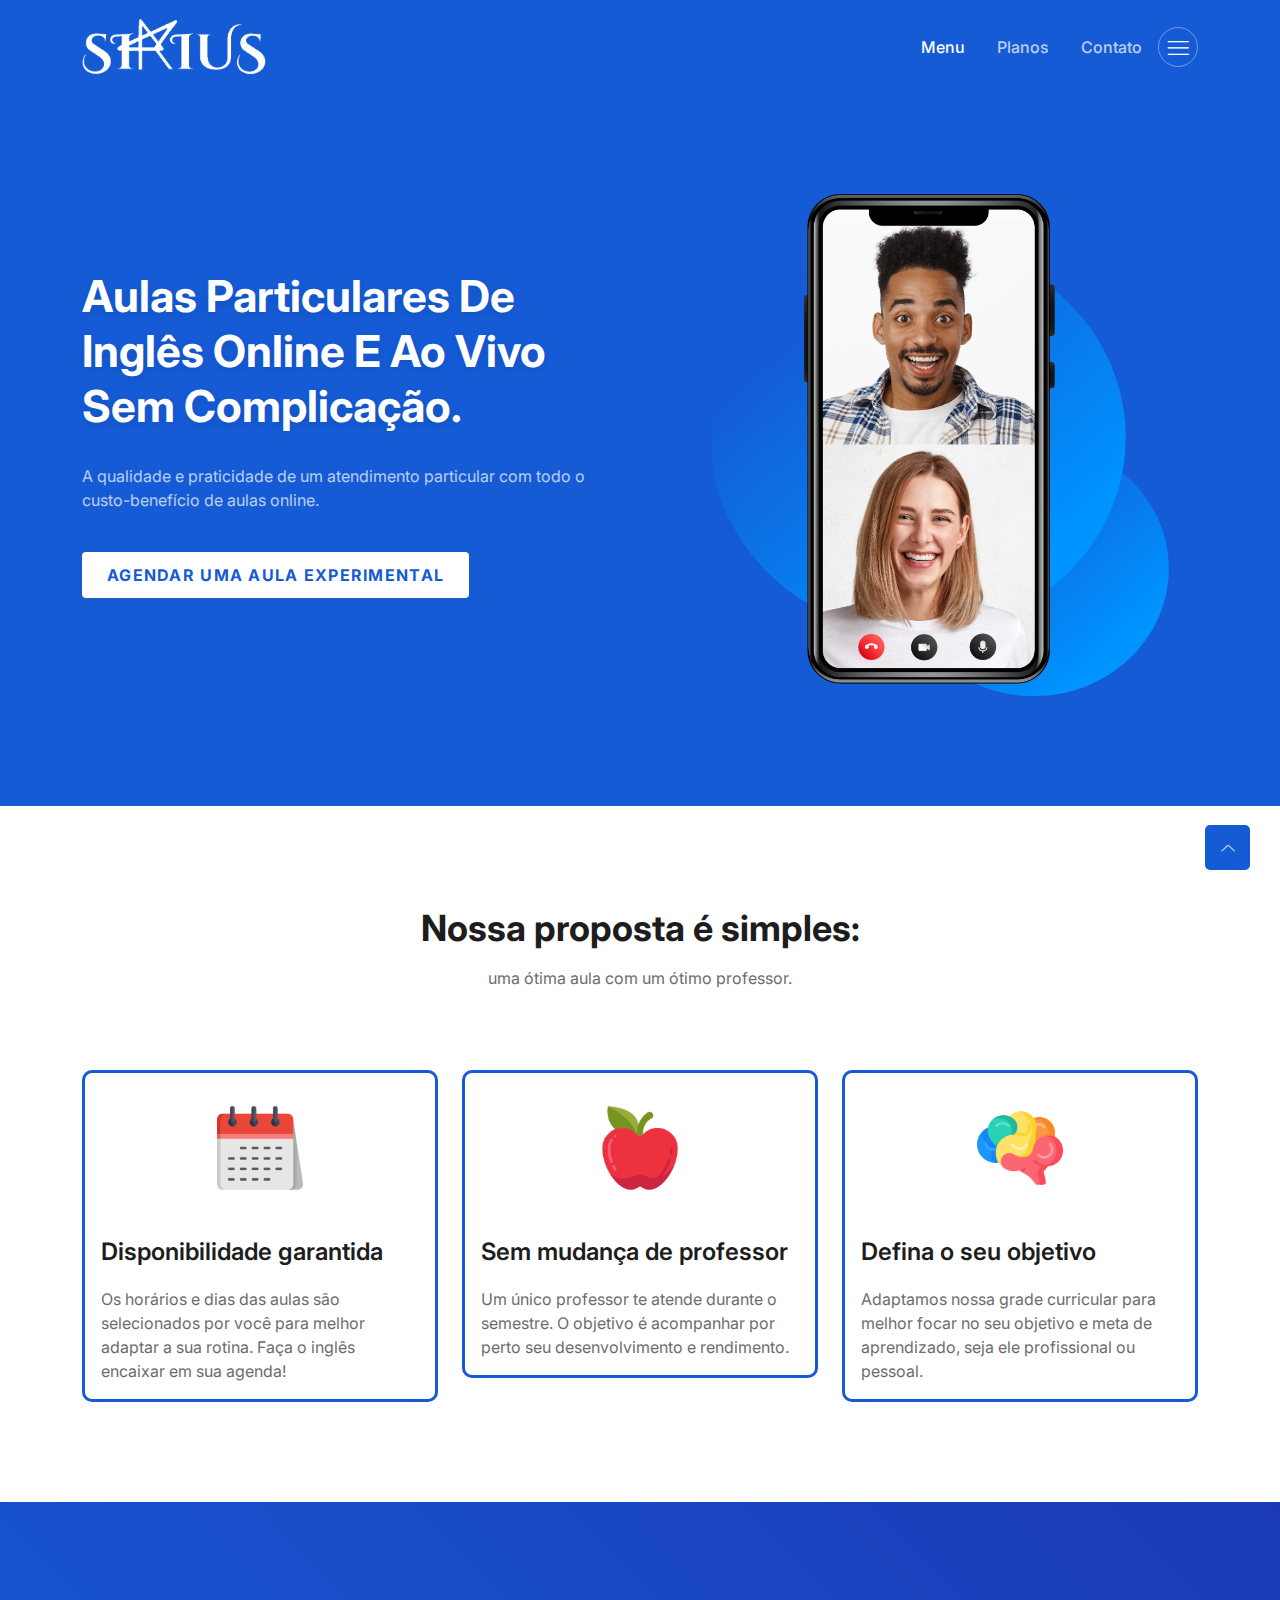
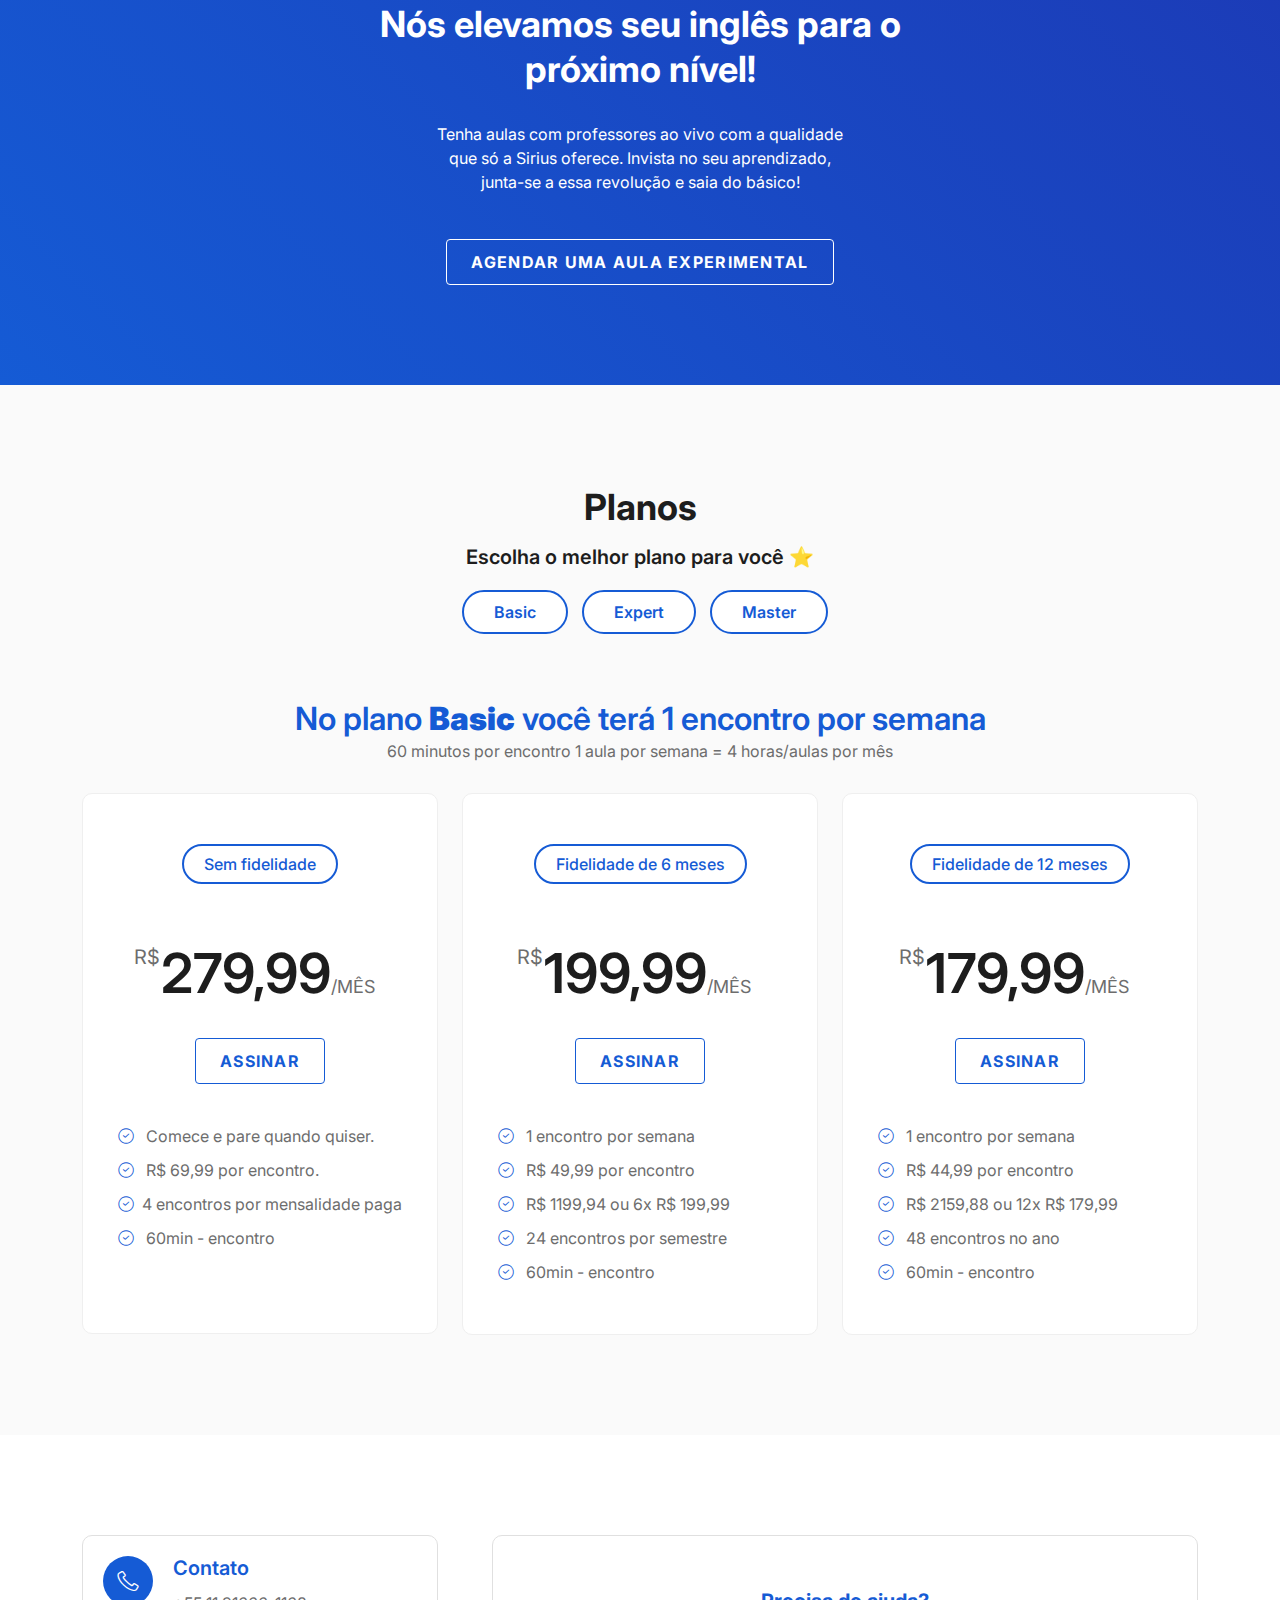
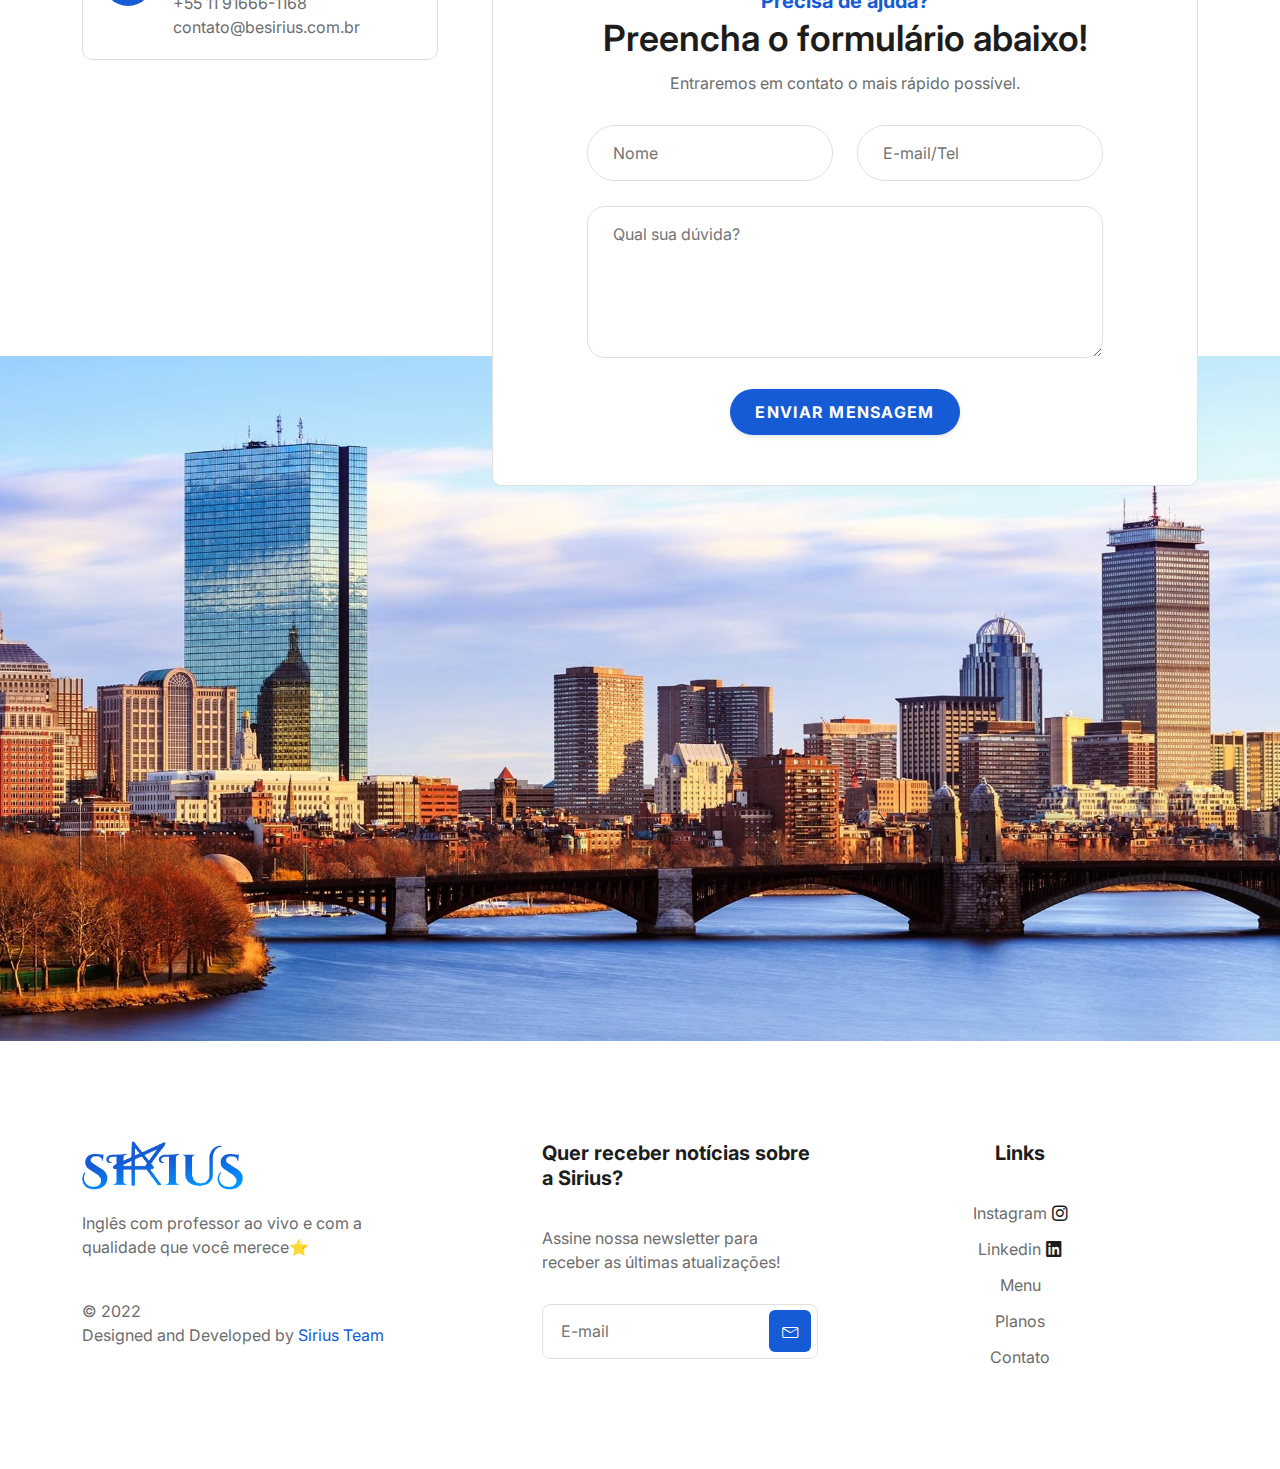
==== index.html @ 88f2af70 "responsividade" ====
<!DOCTYPE html>
<html lang="pt-br">

<head>
  <!--====== Required meta tags ======-->
  <meta charset="utf-8" />
  <meta http-equiv="x-ua-compatible" content="ie=edge" />
  <meta name="description" content="" />
  <meta name="viewport" content="width=device-width, initial-scale=1, shrink-to-fit=no" />

  <!--====== Title ======-->
  <title>Sirius English School</title>

  <!--====== favicon ======-->
  <link rel="icon" type="image/x-icon" href="assets/images/icons/favicon.png">
  <!--====== Bootstrap css ======-->
  <link rel="stylesheet" href="assets/css/bootstrap.min.css" />

  <!--====== Line Icons css ======-->
  <link rel="stylesheet" href="assets/css/lineicons.css" />

  <!--====== Tiny Slider css ======-->
  <link rel="stylesheet" href="assets/css/tiny-slider.css" />

  <!--====== gLightBox css ======-->
  <link rel="stylesheet" href="assets/css/glightbox.min.css" />

  <link rel="stylesheet" href="/assets/css/style.css" />
</head>

<body>

  <!--====== NAVBAR NINE PART START ======-->

  <section class="navbar-area navbar-nine ">
    <div class="container">
      <div class="row">
        <div class="col-lg-12">
          <nav style="flex-wrap: nowrap;" class="navbar navbar-expand-lg">
            <a class="navbar-brand" href="index.html">
              <img src="assets/images/logo-white.png" style="width: 25%; height: 25%" alt="Logo" />
            </a>
            <button class="navbar-toggler" type="button" data-bs-toggle="collapse" data-bs-target="#navbarNine"
              aria-controls="navbarNine" aria-expanded="false" aria-label="Toggle navigation">
              <span class="toggler-icon"></span>
              <span class="toggler-icon"></span>
              <span class="toggler-icon"></span>
            </button>

            <div class="collapse navbar-collapse sub-menu-bar" id="navbarNine">
              <ul class="navbar-nav me-auto">
                <li class="nav-item">
                  <a class="page-scroll active" href="#hero-area">Menu</a>
                </li>
                <!-- <li class="nav-item">
                  <a class="page-scroll" href="
                  #proposal">Proposta</a>
                </li> -->
                <li class="nav-item">
                  <a class="page-scroll" href="#pricing">Planos</a>
                </li>
               
                <!-- <li class="nav-item">
                  <a class="page-scroll" href="#services">Services</a>
                </li> -->
                <li class="nav-item">
                  <a class="page-scroll" href="#contact">Contato</a>
                </li>
                
              </ul>
            </div>

            <div class="navbar-btn d-none d-lg-inline-block">
              <a class="menu-bar" href="#side-menu-left"><i class="lni lni-menu"></i></a>
            </div>
          </nav>
        
        </div>
      </div>
     
    </div>
  
  </section>

  <!--====== NAVBAR NINE PART ENDS ======-->

  <!--====== SIDEBAR PART START ======-->

  <div class="sidebar-left">
    <div class="sidebar-close">
      <a class="close" href="#close"><i class="lni lni-close"></i></a>
    </div>
    <div class="sidebar-content">
      <div class="sidebar-logo">
        <a href="index.html"><img src="assets/images/logo.png" style="width: 45%;" alt="Logo" /></a>
      </div>
      <p class="text">Inglês com professor ao vivo e com a qualidade que você merece ⭐</p>
      <!-- logo -->
      <div class="sidebar-menu">
        <h5 class="menu-title"> Links</h5>
        <ul>
          <li class="nav-item">
            <a class="page-scroll active" href="#hero-area">Menu</a>
          </li>
          <li class="nav-item">
            <a class="page-scroll" href="#pricing">Planos</a>
          </li>
          <li class="nav-item">
            <a class="page-scroll" href="#contact">Contato</a>
          </li>
        </ul>
      </div>
      <!-- menu -->
      <div class="sidebar-social align-items-center justify-content-center">
        <h5 class="social-title">Nossas Redes Sociais</h5>
        <ul>
          <!-- <li>
            <a href="j><i class="lni lni-facebook-filled"></i></a>
          </li> -->
          <li>
            <a href="https://www.instagram.com/smartsirius/"><i class="lni lni-instagram"></i></a>
          </li>
          <li>
            <a href="https://www.linkedin.com/company/smartsirius/"><i class="lni lni-linkedin-original"></i></a>
          </li>
          <!-- <li>
            <a href="j><i class="lni lni-youtube"></i></a>
          </li> -->
        </ul>
      </div>
      <!-- sidebar social -->
    </div>
    <!-- content -->
  </div>
  <div class="overlay-left"></div>

  <!--====== SIDEBAR PART ENDS ======-->

  <!-- Start header Area -->
  <section id="hero-area" class="header-area header-eight">
    <div class="container">
      <div class="row align-items-center">
        <div class="col-lg-6 col-md-12 col-12">
          <div class="header-content">
            <h1>
              Aulas particulares de inglês online e ao vivo sem complicação.</h1>
            <p>
              A qualidade e praticidade de um atendimento particular com todo o custo-benefício de aulas online.
            </p>
            <div class="button">
              <a href="https://wa.me/5511916661168" class="btn primary-btn">Agendar uma aula experimental</a>
              <a href="https://www.youtube.com/watch?v=r44RKWyfcFw&fbclid=IwAR21beSJORalzmzokxDRcGfkZA1AtRTE__l5N4r09HcGS5Y6vOluyouM9EM"
                class="glightbox video-button">
                <!-- <span class="btn icon-btn rounded-full">
                  <i class="lni lni-play"></i>
                </span> -->
                <!-- <span class="text">Watch Intro</span> -->
              </a>
            </div>
          </div>
        </div>
        <div class="col-lg-6 col-md-12 col-12">
          <div class="header-image">
            <img src="assets/images/header/hero-image.png" alt="#" />
          </div>
        </div>
      </div>
    </div>
  </section>
  <!-- End header Area -->

  <!-- Start Latest News Area -->
  <div id="blog" class="latest-news-area section">
    <!--======  Start Section Title Five ======-->
    <div class="section-title-five">
      <div class="container">
        <div class="row">
          <div class="col-12">
            <div class="content">
              <!-- <h6>latest news</h6> -->
              <h2 id="proposal" class="fw-bold">Nossa proposta é simples:</h2>
              <p>
                uma ótima aula com um ótimo professor.
              </p>
            </div>
          </div>
        </div>
        <!-- row -->
      </div>
      <!-- container -->
    </div>
    <!--======  End Section Title Five ======-->
    <div class="container">
      <div class="row">
        <div class="col-lg-4 col-md-6 col-12">
          <!-- Single News -->
          <div class="single-news">
            <div class="image">
              <a href=""><img class="thumb" src="assets/images/icons/calendar.png" alt="Blog" /></a>
              <div class="meta-details">

              </div>
            </div>
            <div class="content-body">
              <h4 class="title">
                <a href="">Disponibilidade garantida </a>
              </h4>
              <p>
                Os horários e dias das aulas são selecionados por você para melhor adaptar a sua rotina. Faça o inglês
                encaixar em sua agenda!
              </p>
            </div>
          </div>
          <!-- End Single News -->
        </div>
        <div class="col-lg-4 col-md-6 col-12">
          <!-- Single News -->
          <div class="single-news">
            <div class="image">
              <a href=""><img class="thumb" src="assets/images/icons/apple.png" alt="Blog" /></a>
              <div class="meta-details">

              </div>
            </div>
            <div class="content-body">
              <h4 class="title">
                <a href="">
                  Sem mudança de professor
                </a>
              </h4>
              <p>
                Um único professor te atende durante o semestre. O objetivo é acompanhar por perto seu desenvolvimento e
                rendimento.
              </p>
            </div>
          </div>
          <!-- End Single News -->
        </div>
        <div class="col-lg-4 col-md-6 col-12">
          <!-- Single News -->
          <div class="single-news">
            <div class="image">
              <a href=""><img class="thumb" src="assets/images/icons/brain.png" alt="Blog" /></a>
              <div class="meta-details">

              </div>
            </div>
            <div class="content-body">
              <h4 class="title">
                <a href="">
                  Defina o seu
                  objetivo
                </a>
              </h4>
              <p>
                Adaptamos nossa grade curricular para melhor focar no seu objetivo e meta de aprendizado, seja ele
                profissional ou pessoal.
              </p>
            </div>
          </div>
          <!-- End Single News -->
        </div>
      </div>
    </div>
  </div>
  <!-- End Latest News Area -->

  <!-- Start Cta Area -->
  <section id="call-action" class="call-action">
    <div class="container">
      <div class="row justify-content-center">
        <div class="col-xxl-6 col-xl-7 col-lg-8 col-md-9">
          <div class="inner-content">
            <h2> Nós elevamos seu inglês para o próximo nível!</h2>
            <p>
              Tenha aulas com professores ao vivo com a qualidade<Br> que só a Sirius oferece. Invista no seu
              aprendizado,<br>junta-se a essa revolução e saia do básico!
            </p>
            <div class="light-rounded-buttons">
              <a href="https://wa.me/5511916661168" class="btn primary-btn-outline">Agendar uma aula experimental</a>
            </div>
          </div>
        </div>
      </div>
    </div>
  </section>
  <!-- End Cta Area -->
  <!-- Start Pricing  Area -->
 
  <section id="pricing" class="pricing-area pricing-fourteen">
    <!--======  Start Section Title Five ======-->
    <div class="section-title-five">
      <div class="container">
        <div class="row">
          <div class="col-12">
            <div class="content">
             
              <h2 class="fw-bold">Planos</h2>
              <h5>
                Escolha o melhor plano para você ⭐
              </h5>
              <div class="buttons-price">
                
                <button  id="plan1" class="plan1 ">Basic</button>
                <button id="plan2" class="plan2">Expert</button>
                <button id="plan3" class="plan3">Master</button>
              </div>

            </div>
          </div>
        </div>
        <!-- row -->
      </div>
      <!-- container -->
    </div>
    <!--======  End Section Title Five ======-->
    <div id="con1" class="container con1 ">
      <h1> No plano <b>Basic</b> você terá 1 encontro por semana</h1>
      <p>60 minutos por encontro 1 aula por semana = 4 horas/aulas por mês</p>
      <div class="row">
        <div class="col-lg-4 col-md-6 col-12">
          <div class="pricing-style-fourteen padding-bottom">
            <div class="table-head">
              <h6 class="title">Sem fidelidade</h6>
              <h4></h4>
              <div class="price">
                <h2 class="amount">
                  <span class="currency">R$</span>279,99<span class="duration">/MÊS </span>
                </h2>
              </div>
            </div>

            <div class="light-rounded-buttons">
              <a href="https://api.whatsapp.com/send/?phone=5511916661168&text=Estou interessado no plano Basic sem fidelidade. Poderia me passar mais informações?"
                class="btn primary-btn-outline">
                Assinar
              </a>
            </div>

            <div class="table-content">
              <ul class="table-list">
                <li> <i class="lni lni-checkmark-circle"></i> Comece e pare quando quiser.</li>
                <li> <i class="lni lni-checkmark-circle"></i> R$ 69,99 por encontro.</li>
                <li> <i class="lni lni-checkmark-circle"></i>4 encontros por mensalidade paga</li>
                <li> <i class="lni lni-checkmark-circle"></i> 60min - encontro</li>
              </ul>
            </div>
          </div>
        </div>
        <div class="col-lg-4 col-md-6 col-12">
          <div class="pricing-style-fourteen">
            <div class="table-head">
              <h6 class="title">Fidelidade de 6 meses</h6>
              <h4></h4>
              <div class="price">
                <h2 class="amount">
                  <span class="currency">R$</span>199,99<span class="duration">/MÊS </span>
                </h2>
              </div>
            </div>

            <div class="light-rounded-buttons">
              <a href="https://api.whatsapp.com/send/?phone=5511916661168&text=Estou interessado no plano Basic fidelidade de 6 meses. Poderia me passar mais informações?"
                class="btn primary-btn-outline">
                Assinar
              </a>
            </div>

            <div class="table-content">
              <ul class="table-list">
                <li> <i class="lni lni-checkmark-circle"></i> 1 encontro por semana</li>
                <li> <i class="lni lni-checkmark-circle"></i> R$ 49,99 por encontro</li>
                <li> <i class="lni lni-checkmark-circle"></i> R$ 1199,94 ou 6x R$ 199,99</li>
                <li> <i class="lni lni-checkmark-circle"></i> 24 encontros por semestre</li>
                <li> <i class="lni lni-checkmark-circle"></i> 60min - encontro</li>
              </ul>
            </div>
          </div>
        </div>
        <div class="col-lg-4 col-md-6 col-12">
          <div class="pricing-style-fourteen">
            <div class="table-head">
              <h6 class="title">Fidelidade de 12 meses</h6>
              <h4></h4>
              <div class="price">
                <h2 class="amount">
                  <span class="currency">R$</span>179,99<span class="duration">/MÊS </span>
                </h2>
              </div>
            </div>

            <div class="light-rounded-buttons">
              <a href="https://api.whatsapp.com/send/?phone=5511916661168&text=Estou interessado no plano Basic fidelidade de 12 meses. Poderia me passar mais informações?"
                class="btn primary-btn-outline"" class=" btn primary-btn-outline">
                Assinar
              </a>
            </div>

            <div class="table-content">
              <ul class="table-list">
                <li> <i class="lni lni-checkmark-circle"></i> 1 encontro por semana</li>
                <li> <i class="lni lni-checkmark-circle"></i> R$ 44,99 por encontro</li>
                <li> <i class="lni lni-checkmark-circle"></i> R$ 2159,88 ou 12x R$ 179,99</li>
                <li> <i class="lni lni-checkmark-circle"></i> 48 encontros no ano</li>
                <li> <i class="lni lni-checkmark-circle"></i> 60min - encontro</li>
              </ul>
            </div>
          </div>
        </div>
      </div>
    </div>
    <div id="con2" class="container con2 ">
      <h1> No plano <b>Expert</b> você terá 2 encontros por semana</h1>
      <p>60 minutos por encontro 2 aulas por semana = 8 horas/aulas por mês</p>
      <div class="row">
        <div class="col-lg-4 col-md-6 col-12">
          <div class="pricing-style-fourteen padding-bottom">
            <div class="table-head">
              <h6 class="title">Sem fidelidade</h6>
              <h4></h4>
              <div class="price">
                <h2 class="amount">
                  <span class="currency">R$</span>559,99<span class="duration">/MÊS </span>
                </h2>
              </div>
            </div>

            <div class="light-rounded-buttons">
              <a href="https://api.whatsapp.com/send/?phone=5511916661168&text=Estou interessado no plano Expert sem fidelidade. Poderia me passar mais informações?"
                class="btn primary-btn-outline"" class=" btn primary-btn-outline">
                Assinar
              </a>
            </div>

            <div class="table-content">
              <ul class="table-list">
                <li> <i class="lni lni-checkmark-circle"></i> Comece e pare quando quiser.</li>
                <li> <i class="lni lni-checkmark-circle"></i> R$ 149,99 por encontro</li>
                <li> <i class="lni lni-checkmark-circle"></i>8 encontros por mensalidade paga</li>

                <li> <i class="lni lni-checkmark-circle"></i> 60min - encontro</li>
              </ul>
            </div>
          </div>
        </div>
        <div class="col-lg-4 col-md-6 col-12">
          <div class="pricing-style-fourteen middle">
            <div class="table-head">
              <h6 class="title">Fidelidade de 6 meses</h6>
              <h4></h4>
              <div class="price">
                <h2 class="amount">
                  <span class="currency">R$</span>399,99<span class="duration">/MÊS </span>
                </h2>
              </div>
            </div>

            <div class="light-rounded-buttons">
              <a href="https://api.whatsapp.com/send/?phone=5511916661168&text=Estou interessado no plano Expert fidelidade de 6 meses. Poderia me passar mais informações?"
                class="btn primary-btn-outline">
                Assinar
              </a>
            </div>

            <div class="table-content">
              <ul class="table-list">
                <li> <i class="lni lni-checkmark-circle"></i> 2 encontros por semana</li>
                <li> <i class="lni lni-checkmark-circle"></i> R$ 49,99 por encontro</li>
                <li> <i class="lni lni-checkmark-circle"></i>R$ 2399,94 ou 6x R$ 399,99</li>
                <li> <i class="lni lni-checkmark-circle"></i>48 encontros </li>
                <li> <i class="lni lni-checkmark-circle"></i> 60min - encontro</li>
              </ul>
            </div>
          </div>
        </div>
        <div class="col-lg-4 col-md-6 col-12">
          <div class="pricing-style-fourteen">
            <div class="table-head">
              <h6 class="title">Fidelidade de 12 meses</h6>
              <h4></h4>
              <div class="price">
                <h2 class="amount">
                  <span class="currency">R$</span>359,99<span class="duration">/MÊS </span>
                </h2>
              </div>
            </div>

            <div class="light-rounded-buttons">
              <a href="https://api.whatsapp.com/send/?phone=5511916661168&text=Estou interessado no plano Expert fidelidade de 12 meses. Poderia me passar mais informações?"
                class="btn primary-btn-outline">
                Assinar
              </a>
            </div>

            <div class="table-content">
              <ul class="table-list">
                <li> <i class="lni lni-checkmark-circle"></i> 2 encontros por semana</li>
                <li> <i class="lni lni-checkmark-circle"></i> R$ 44,99 por encontro</li>
                <li> <i class="lni lni-checkmark-circle"></i> R$ 4,319 ou 12x R$ 359,99</li>
                <li> <i class="lni lni-checkmark-circle"></i> 96 encontros</li>
                <li> <i class="lni lni-checkmark-circle"></i> 60min - encontro</li>
              </ul>
            </div>
          </div>
        </div>
      </div>
    </div>
    <div id="con3" class="container con3 ">
      <h1>No plano <b>Master</b> você terá 3 encontros por semana</h1>
      <p>60 minutos por encontro 3 aulas por semana = 12 horas/aulas por mês</p>
      <div class="row">
        <div class="col-lg-4 col-md-6 col-12">
          <div class="pricing-style-fourteen padding-bottom">
            <div class="table-head">
              <h6 class="title">Sem fidelidade</h6>
              <h4></h4>
              <div class="price">
                <h2 class="amount">
                  <span class="currency">R$</span>839,99<span class="duration">/MÊS </span>
                </h2>
              </div>
            </div>

            <div class="light-rounded-buttons">
              <a href="https://api.whatsapp.com/send/?phone=5511916661168&text=Estou interessado no plano Master sem fidelidade. Poderia me passar mais informações?"
                class="btn primary-btn-outline">
                Assinar
              </a>
            </div>

            <div class="table-content">
              <ul class="table-list">
                <li> <i class="lni lni-checkmark-circle"></i> Comece e pare quando quiser.</li>
                <li> <i class="lni lni-checkmark-circle"></i> R$ 69,99 por encontro</li>
                <li> <i class="lni lni-checkmark-circle"></i> 12 encontros por mensalidade paga</li>
                <li> <i class="lni lni-checkmark-circle"></i> 60min - encontro</li>
            </div>
          </div>
        </div>
        <div class="col-lg-4 col-md-6 col-12">
          <div class="pricing-style-fourteen middle">
            <div class="table-head">
              <h6 class="title">Fidelidade de 6 meses</h4>
                <h4></h4>
                <div class="price">
                  <h2 class="amount">
                    <span class="currency">R$</span>599,99<span class="duration">/MÊS </span>
                  </h2>
                </div>
            </div>

            <div class="light-rounded-buttons">
              <a href="https://api.whatsapp.com/send/?phone=5511916661168&text=Estou interessado no plano Master fidelidade de 6 meses. Poderia me passar mais informações?"
                class="btn primary-btn-outline">
                Assinar
              </a>
            </div>

            <div class="table-content">
              <ul class="table-list">
                <li> <i class="lni lni-checkmark-circle"></i> 3 encontros por semana</li>
                <li> <i class="lni lni-checkmark-circle"></i> R$ 49,99 por encontro</li>
                <li> <i class="lni lni-checkmark-circle"></i> R$ 3599,94 ou 6x R$ 599,99</li>
                <li> <i class="lni lni-checkmark-circle"></i> 72 encontros </li>
                <li> <i class="lni lni-checkmark-circle"></i> 60min - encontro</li>
              </ul>
            </div>
          </div>
        </div>
        <div class="col-lg-4 col-md-6 col-12">
          <div class="pricing-style-fourteen">
            <div class="table-head">
              <h6 class="title"> Fidelidade de 12 meses</h6>
              <h4></h4>
              <div class="price">
                <h2 class="amount">
                  <span class="currency">R$</span>539,99<span class="duration">/MÊS </span>
                </h2>
              </div>
            </div>

            <div class="light-rounded-buttons">
              <a href="https://api.whatsapp.com/send/?phone=5511916661168&text=Estou interessado no plano Master fidelidade de 12 meses. Poderia me passar mais informações?"
                class="btn primary-btn-outline">
                Assinar
              </a>
            </div>

            <div class="table-content">
              <ul class="table-list">
                <li> <i class="lni lni-checkmark-circle"></i> 3 encontros por semana</li>
                <li> <i class="lni lni-checkmark-circle"></i> R$ 44,99 por encontro</li>
                <li> <i class="lni lni-checkmark-circle"></i> R$ 6,479,88 ou 12x R$ 539,99</li>
                <li> <i class="lni lni-checkmark-circle"></i> 144 encontros </li>
                <li> <i class="lni lni-checkmark-circle"></i> 60min - encontro</li>
              </ul>
            </div>
          </div>
        </div>
      </div>
    </div>
  </section>
  <!--/ End Pricing  Area -->

  <script>
    document.querySelector('.plan1').addEventListener('click', (e)=>{
        e.target.classList.toggle('active');
        document.body.classList.toggle('dark');


      });
        document.querySelector('.plan2').addEventListener('click', (e)=>{
        e.target.classList.toggle('active');
        document.body.classList.toggle('dark');

       
      });
        document.querySelector('.plan3').addEventListener('click', (e)=>{
        e.target.classList.toggle('active');
        document.body.classList.toggle('dark');

        if( document.querySelector('.plan2 ') = document.querySelector('.plan2 active') ){
          active.classList.remove("active");
        };
    });

    
</script>








  <!-- ========================= contact-section start ========================= -->
  <section id="contact" class="contact-section">
    <div class="container">
      <div class="row">
        <div class="col-xl-4">
          <div class="contact-item-wrapper">
            <div class="row">
              <div class="col-12 col-md-12 col-xl-12">
                <div class="contact-item">
                  <div class="contact-icon">
                    <i class="lni lni-phone"></i>
                  </div>
                  <div class="contact-content">
                    <h4>Contato</h4>
                    <p>+55 11 91666-1168</p>
                    <p>contato@besirius.com.br</p>
                  </div>
                </div>
              </div>


            </div>
          </div>
        </div>
        <div class="col-xl-8">
          <div class="contact-form-wrapper">
            <div class="row">
              <div class="col-xl-10 col-lg-8 mx-auto">
                <div class="section-title text-center">
                  <span> Precisa de ajuda? </span>
                  <h2>
                    Preencha o formulário abaixo!
                  </h2>
                  <p>
                    Entraremos em contato o mais rápido possível.
                  </p>
                </div>

                <!-- 
            formulario start  -->
                <form action="https://formspree.io/f/xaykeyaw" method="post" class="contact-form">
                  <div class="row">
                    <div class="col-md-6">
                      <input type="text" name="name" id="name" placeholder="Nome" required />
                    </div>
                    <div class="col-md-6">
                      <input type="email text" name="email" id="email" placeholder="E-mail/Tel" required />
                    </div>
                  </div>
                  <div class="row">
                    <div class="col-md-6">
                      <!-- <input type="text" name="phone" id="phone" placeholder="Telefone" required /> -->
                    </div>
                    <div class="col-md-6">
                      <!-- <input type="text" name="subject" id="email" placeholder="Subject" required /> -->
                    </div>
                  </div>
                  <div class="row">
                    <div class="col-12">
                      <textarea name="message" id="message" placeholder="Qual sua dúvida?" rows="5"></textarea>
                    </div>
                  </div>
                  <div class="row">
                    <div class="col-12">
                      <div class="button text-center rounded-buttons">
                        <button type="submit" class="btn primary-btn rounded-full">
                          Enviar mensagem
                        </button>
                      </div>
                    </div>
                  </div>
                </form>
              </div>
            </div>
          </div>
        </div>
  </section>

  <!-- ========================= contact-section end ========================= -->

  <!-- ========================= boston section start ========================= -->


  <section class="boston">
    <div>
      <img style="border:0;  width: 100%;" src="assets/images/boston.jpg" alt="">
    </div>
  </section>
  <!-- ========================= boston section end ========================= -->

  <!-- Start Footer Area -->
  <footer class="footer-area footer-eleven">
    <!-- Start Footer Top -->
    <div class="footer-top">
      <div class="container">
        <div class="inner-content">
          <div class="row">
            <div class="col-lg-4 col-md-6 col-12">
              <!-- Single Widget -->
              <div class="footer-widget f-about">
                <div class="logo">
                  <a href="index.html">
                    <img src="assets/images/logo.png" style="width: 50%;" alt="#" class="img-fluid" />
                  </a>
                </div>
                <p>
                  Inglês com professor ao vivo e com a qualidade que você merece⭐
                </p>
                <p class="copyright-text">
                  <span>© 2022</span>Designed and Developed by
                  <a href="https://www.linkedin.com/company/smartsirius/" rel="nofollow"> Sirius Team </a>
                </p>
              </div>
              <!-- End Single Widget -->
            </div>

           
            <div class="col-lg-4 col-md-6 col-12">
              <!-- Single Widget -->
              <div class="footer-widget newsletter">
                <h5>Quer receber notícias sobre a Sirius?</h5>
                <p>Assine nossa newsletter para receber as últimas atualizações!</p>
                <form  action="https://formspree.io/f/xaykeyaw" method="post" target="_blank" class="newsletter-form">
                  <input name="EMAIL" placeholder="E-mail" required="required" type="email" />
                  <div class="button">
                    <button class="sub-btn">
                      <i class="lni lni-envelope"></i>
                    </button>
                  </div>
                </form>
              </div>
              <!-- End Single Widget -->
            </div>
            <div class="col-lg-4 col-md-6 col-12">
              <!-- Single Widget -->
              <div style="text-align: center;" class="footer-widget f-link">
                <h5>Links</h5>
                <ul>
                  <li><a href="">Instagram</a><i style="padding-left: 5px ;" class="lni lni-instagram-original
                    "></i></li>
                  <li><a href="">Linkedin</a><i style="padding-left: 5px ;"  class="lni lni-linkedin-original"></i></li>
                  <li><a href="#hero-area">Menu</a></li>              
                  <li><a href="#pricing">Planos</a></li>
                  <li><a href="#contact">Contato</a></ul>
                    
               
              </div>
              <!-- End Single Widget -->
            </div>
          </div>
        </div>
      </div>
    </div>
    <!--/ End Footer Top -->
  </footer>
  <!--/ End Footer Area -->



  <a href="#" class="scroll-top btn-hover">
    <i class="lni lni-chevron-up"></i>
  </a>

  <script src="assets/js/script.js"></script>
  <script src="assets/js/bootstrap.bundle.min.js"></script>
  <script src="assets/js/main.js"></script>
  
</body>

</html>
---- assets/css/tiny-slider.css ----
/* .tns-outer{padding:0 !important}.tns-outer [hidden]{display:none !important}.tns-outer [aria-controls],.tns-outer [data-action]{cursor:pointer}.tns-slider{-webkit-transition:all 0s;-moz-transition:all 0s;transition:all 0s}.tns-slider>.tns-item{-webkit-box-sizing:border-box;-moz-box-sizing:border-box;box-sizing:border-box}.tns-horizontal.tns-subpixel{white-space:nowrap}.tns-horizontal.tns-subpixel>.tns-item{display:inline-block;vertical-align:top;white-space:normal}.tns-horizontal.tns-no-subpixel:after{content:'';display:table;clear:both}.tns-horizontal.tns-no-subpixel>.tns-item{float:left}.tns-horizontal.tns-carousel.tns-no-subpixel>.tns-item{margin-right:-100%}.tns-no-calc{position:relative;left:0}.tns-gallery{position:relative;left:0;min-height:1px}.tns-gallery>.tns-item{position:absolute;left:-100%;-webkit-transition:transform 0s, opacity 0s;-moz-transition:transform 0s, opacity 0s;transition:transform 0s, opacity 0s}.tns-gallery>.tns-slide-active{position:relative;left:auto !important}.tns-gallery>.tns-moving{-webkit-transition:all 0.25s;-moz-transition:all 0.25s;transition:all 0.25s}.tns-autowidth{display:inline-block}.tns-lazy-img{-webkit-transition:opacity 0.6s;-moz-transition:opacity 0.6s;transition:opacity 0.6s;opacity:0.6}.tns-lazy-img.tns-complete{opacity:1}.tns-ah{-webkit-transition:height 0s;-moz-transition:height 0s;transition:height 0s}.tns-ovh{overflow:hidden}.tns-visually-hidden{position:absolute;left:-10000em}.tns-transparent{opacity:0;visibility:hidden}.tns-fadeIn{opacity:1;filter:alpha(opacity=100);z-index:0}.tns-normal,.tns-fadeOut{opacity:0;filter:alpha(opacity=0);z-index:-1}.tns-vpfix{white-space:nowrap}.tns-vpfix>div,.tns-vpfix>li{display:inline-block}.tns-t-subp2{margin:0 auto;width:310px;position:relative;height:10px;overflow:hidden}.tns-t-ct{width:2333.3333333%;width:-webkit-calc(100% * 70 / 3);width:-moz-calc(100% * 70 / 3);width:calc(100% * 70 / 3);position:absolute;right:0}.tns-t-ct:after{content:'';display:table;clear:both}.tns-t-ct>div{width:1.4285714%;width:-webkit-calc(100% / 70);width:-moz-calc(100% / 70);width:calc(100% / 70);height:10px;float:left} */

/*# sourceMappingURL=sourcemaps/tiny-slider.css.map */
---- assets/css/style.css ----
@import url("https://fonts.googleapis.com/css2?family=Inter:wght@200;300;400;500;600;700;800;900&display=swap");
/*===========================
  COMMON css 
===========================*/
:root {
  --font-family: "Inter", sans-serif;
  --primary: #155bd5;
  --primary-dark: #1c3ab6;
  --primary-light: #e2f1ff;
  --accent: #00d4d7;
  --accent-dark: #00bac1;
  --accent-light: #dff9f8;
  --success: #13d527;
  --success-dark: #00ae11;
  --success-light: #eafbe7;
  --secondary: #8f15d5;
  --secondary-dark: #6013c7;
  --secondary-light: #f4e5fa;
  --info: #15b2d5;
  --info-dark: #0f8ca8;
  --info-light: #e0f5fa;
  --caution: #dbbb25;
  --caution-dark: #d58f15;
  --caution-light: #fbf9e4;
  --error: #e6185e;
  --error-dark: #bf1257;
  --error-light: #fce4eb;
  --black: #1d1d1d;
  --dark-1: #2d2d2d;
  --dark-2: #4d4d4d;
  --dark-3: #6d6d6d;
  --gray-1: #8d8d8d;
  --gray-2: #adadad;
  --gray-3: #cdcdcd;
  --gray-4: #e0e0e0;
  --light-1: #efefef;
  --light-2: #f5f5f5;
  --light-3: #fafafa;
  --white: #ffffff;
  --gradient-1: linear-gradient(180deg, #155bd5 0%, #1c3ab6 100%);
  --gradient-2: linear-gradient(180deg, #155bd5 13.02%, #00d4d7 85.42%);
  --gradient-3: linear-gradient(180deg, #155bd5 0%, #8f15d5 100%);
  --gradient-4: linear-gradient(180deg, #155bd5 0%, #13d527 100%);
  --gradient-5: linear-gradient(180deg, #155bd5 0%, #15bbd5 100%);
  --gradient-6: linear-gradient(180deg, #155bd5 0%, #dbbb25 100%);
  --gradient-7: linear-gradient(180deg, #155bd5 0%, #e6185e 100%);
  --gradient-8: linear-gradient(180deg, #1c3ab6 0%, #00bac1 100%);
  --gradient-9: linear-gradient(180deg, #00d4d7 13.02%, #155bd5 85.42%);
  --shadow-1: 0px 0px 1px rgba(40, 41, 61, 0.08),
    0px 0.5px 2px rgba(96, 97, 112, 0.16);
  --shadow-2: 0px 0px 1px rgba(40, 41, 61, 0.04),
    0px 2px 4px rgba(96, 97, 112, 0.16);
  --shadow-3: 0px 0px 2px rgba(40, 41, 61, 0.04),
    0px 4px 8px rgba(96, 97, 112, 0.16);
  --shadow-4: 0px 2px 4px rgba(40, 41, 61, 0.04),
    0px 8px 16px rgba(96, 97, 112, 0.16);
  --shadow-5: 0px 2px 8px rgba(40, 41, 61, 0.04),
    0px 16px 24px rgba(96, 97, 112, 0.16);
  --shadow-6: 0px 2px 8px rgba(40, 41, 61, 0.08),
    0px 20px 32px rgba(96, 97, 112, 0.24);
}

body {
  font-family: var(--font-family);
  color: var(--black);
  font-size: 16px;
}
@media (max-width: 991px) {

  .boston div img{
    height: 400px;
  }
  body {
    font-size: 14px;
  }
}

img {
  max-width: 100%;
}

a {
  display: inline-block;
}

a,
button,
a:hover,
a:focus,
input:focus,
textarea:focus,
button:focus {
  text-decoration: none;
  outline: none;
}

ul,
ol {
  margin: 0px;
  padding: 0px;
  list-style-type: none;
}

h1,
h2,
h3,
h4,
h5,
h6 {
  font-weight: 600;
  color: var(--black);
  margin: 0px;
}

h1,
.h1 {
  font-size: 2.75em;
  line-height: 1.25;
}

h2,
.h2 {
  font-size: 2.25em;
  line-height: 1.25;
}

h3,
.h3 {
  font-size: 1.75em;
  line-height: 1.25;
}

h4,
.h4 {
  font-size: 1.5em;
  line-height: 1.25;
}

h5,
.h5 {
  font-size: 1.25em;
  line-height: 1.25;
}

h6,
.h6 {
  font-size: 0.875em;
  line-height: 1.25;
}

.display-1 {
  font-size: 5.5em;
  line-height: 1.25;
}

.display-2 {
  font-size: 4.75em;
  line-height: 1.25;
}

.display-3 {
  font-size: 4em;
  line-height: 1.25;
}

.display-4 {
  font-size: 3.25em;
  line-height: 1.25;
}

p {
  font-size: 1em;
  font-weight: 400;
  line-height: 1.5;
  color: var(--dark-3);
  margin: 0px;
}

.text-small {
  font-size: 0.875em;
  line-height: 1.5;
}

.text-lg {
  font-size: 1.15em;
  line-height: 1.5;
}

.bg_cover {
  background-repeat: no-repeat;
  background-size: cover;
  background-position: center;
}

@media (max-width: 767px) {
  .container {
    padding-left: 20px;
    padding-right: 20px;
  }
  
}

.btn {
  font-weight: bold;
  font-size: 16px;
  line-height: 20px;
  text-align: center;
  letter-spacing: 0.08em;
  text-transform: uppercase;
  padding: 12px 24px;
  border-radius: 4px;
  border: 1px solid transparent;
}
.btn:hover {
  color: inherit;
}
.btn:focus {
  box-shadow: none;
  outline: none;
}
.btn.btn-lg {
  font-size: 1.15em;
  padding: 16px 24px;
}
.btn.btn-sm {
  padding: 8px 16px;
}
.btn.square {
  border-radius: 0px;
}
.btn.semi-rounded {
  border-radius: 12px;
}
.btn.rounded-full {
  border-radius: 50px;
}
.btn.icon-left span,
.btn.icon-left i {
  margin-right: 8px;
}
.btn.icon-right span,
.btn.icon-right i {
  margin-left: 8px;
}
.btn.icon-btn {
  width: 48px;
  height: 48px;
  padding: 0;
  line-height: 48px;
}
.btn.icon-btn.btn-lg {
  width: 56px;
  height: 56px;
  line-height: 56px;
}
.btn.icon-btn.btn-sm {
  width: 40px;
  height: 40px;
  line-height: 40px;
}


/* ===== Buttons Css ===== */
.primary-btn {
  background: var(--primary);
  color: var(--white);
  box-shadow: var(--shadow-2);
}
.active.primary-btn, .primary-btn:hover, .primary-btn:focus {
  background: var(--primary-dark);
  color: var(--white);
  box-shadow: var(--shadow-4);
}
.deactive.primary-btn {
  background: var(--gray-4);
  color: var(--dark-3);
  pointer-events: none;
}

.primary-btn-outline {
  border-color: var(--primary);
  color: var(--primary);
}
.active.primary-btn-outline, .primary-btn-outline:hover, .primary-btn-outline:focus {
  background: var(--primary-dark);
  color: var(--white);
}
.deactive.primary-btn-outline {
  color: var(--dark-3);
  border-color: var(--gray-4);
  pointer-events: none;
}


/* One Click Scrool Top Button*/
.scroll-top {
  width: 45px;
  height: 45px;
  line-height: 45px;
  background: var(--primary);
  display: -webkit-box;
  display: -ms-flexbox;
  display: flex;
  -webkit-box-pack: center;
      -ms-flex-pack: center;
          justify-content: center;
  -webkit-box-align: center;
      -ms-flex-align: center;
          align-items: center;
  font-size: 14px;
  color: #fff !important;
  border-radius: 0;
  position: fixed;
  bottom: 30px;
  right: 30px;
  z-index: 9;
  cursor: pointer;
  -webkit-transition: all .3s ease-out 0s;
  transition: all .3s ease-out 0s;
  border-radius: 5px;
}

.scroll-top:hover {
  -webkit-box-shadow: 0 1rem 3rem rgba(35, 38, 45, 0.15) !important;
  box-shadow: 0 1rem 3rem rgba(35, 38, 45, 0.15) !important;
  -webkit-transform: translate3d(0, -5px, 0);
  transform: translate3d(0, -5px, 0);
  background-color: var(--dark-1);
}

/*===========================
  Section Title Five CSS
===========================*/
.section-title-five {
  text-align: center;
  max-width: 550px;
  margin: auto;
  margin-bottom: 50px;
  position: relative;
  z-index: 5;
}
@media only screen and (min-width: 768px) and (max-width: 991px) {
  .section-title-five {
    margin-bottom: 45px;
  }
}
@media (max-width: 767px) {
  .section-title-five {
    margin-bottom: 35px;
  }
}
.section-title-five h6 {
  font-weight: 600;
  display: inline-block;
  margin-bottom: 15px;
  color: var(--primary);
  border: 2px solid var(--primary);
  border-radius: 30px;
  padding: 8px 30px;
}

.section-title-five h2 {
  margin-bottom: 15px;
}
@media only screen and (min-width: 768px) and (max-width: 991px) {
  .section-title-five h2 {
    font-size: 2rem;
    line-height: 2.8rem;
  }
}
@media (max-width: 767px) {
  .section-title-five h2 {
    font-size: 1.5rem;
    line-height: 1.9rem;
  }
}
.section-title-five p {
  color: var(--dark-3);
}

.made-in-ayroui{
  position: fixed;
  left: 5px;
  bottom: 5px;
  z-index: 999;
  -webkit-transition: all 0.4s ease;
  -moz-transition: all 0.4s ease;
  transition: all 0.4s ease;
}
.made-in-ayroui:hover{
  transform: translateY(-5px);
}


/*===========================
  NAVBAR css 
===========================*/
.navbar-toggler:focus {
  box-shadow: none;
}

.mb-100 {
  margin-bottom: 100px;
}

/*===== NAVBAR NINE =====*/
.navbar-area.navbar-nine {
  background: var(--primary);
  padding: 10px 0;
  position: absolute;
  left: 0;
  top: 0;
  width: 100%;
  z-index: 9;
}
.sticky {
  position: fixed !important;
  z-index:99 !important;
  -webkit-transition: all 0.3s ease-out 0s;
  transition: all 0.3s ease-out 0s;
  top: 0;
  width: 100%;
}
@media only screen and (min-width: 768px) and (max-width: 991px), (max-width: 767px) {
  .navbar-area.navbar-nine {
    padding: 10px 0;
  }
}
.navbar-area.navbar-nine .navbar-brand {
  margin: 0;
}
.navbar-area.navbar-nine .navbar {
  position: relative;
  padding: 0;
}
.navbar-area.navbar-nine .navbar .navbar-toggler .toggler-icon {
  width: 30px;
  height: 2px;
  background-color: var(--white);
  margin: 5px 0;
  display: block;
  position: relative;
  -webkit-transition: all 0.3s ease-out 0s;
  -moz-transition: all 0.3s ease-out 0s;
  -ms-transition: all 0.3s ease-out 0s;
  -o-transition: all 0.3s ease-out 0s;
  transition: all 0.3s ease-out 0s;
}
.navbar-area.navbar-nine .navbar .navbar-toggler.active .toggler-icon:nth-of-type(1) {
  -webkit-transform: rotate(45deg);
  -moz-transform: rotate(45deg);
  -ms-transform: rotate(45deg);
  -o-transform: rotate(45deg);
  transform: rotate(45deg);
  top: 7px;
}
.navbar-area.navbar-nine .navbar .navbar-toggler.active .toggler-icon:nth-of-type(2) {
  opacity: 0;
}
.navbar-area.navbar-nine .navbar .navbar-toggler.active .toggler-icon:nth-of-type(3) {
  -webkit-transform: rotate(135deg);
  -moz-transform: rotate(135deg);
  -ms-transform: rotate(135deg);
  -o-transform: rotate(135deg);
  transform: rotate(135deg);
  top: -7px;
}
@media only screen and (min-width: 768px) and (max-width: 991px), (max-width: 767px) {
  .navbar-area.navbar-nine .navbar .navbar-collapse {
    position: absolute;
    top: 116%;
    left: 0;
    width: 100%;
    background-color: var(--primary);
    z-index: 8;
    padding: 10px 16px;
  }
}
@media only screen and (min-width: 1200px) and (max-width: 1399px), only screen and (min-width: 1400px) {
  .navbar-area.navbar-nine .navbar .navbar-nav {
    margin-left: 80px;
  }
}
@media only screen and (min-width: 768px) and (max-width: 991px), (max-width: 767px) {
  .navbar-area.navbar-nine .navbar .navbar-nav {
    margin-right: 0;
  }
}
.navbar-area.navbar-nine .navbar .navbar-nav .nav-item {
  position: relative;
}
.navbar-area.navbar-nine .navbar .navbar-nav .nav-item a {
  display: flex;
  align-items: center;
  padding: 11px 16px;
  color: var(--white);
  text-transform: capitalize;
  position: relative;
  border-radius: 5px;
  font-weight: 500;
  -webkit-transition: all 0.3s ease-out 0s;
  -moz-transition: all 0.3s ease-out 0s;
  -ms-transition: all 0.3s ease-out 0s;
  -o-transition: all 0.3s ease-out 0s;
  transition: all 0.3s ease-out 0s;
  margin: 14px 0;
  opacity: 0.7;
}
.navbar-area.navbar-nine .navbar .navbar-nav .nav-item a:hover {
  opacity: 1;
}
@media only screen and (min-width: 768px) and (max-width: 991px), (max-width: 767px) {
  .navbar-area.navbar-nine .navbar .navbar-nav .nav-item a {
    padding: 10px 0;
    display: block;
    border: 0;
    margin: 0;
  }
}
.navbar-area.navbar-nine .navbar .navbar-nav .nav-item a.active {
  opacity: 1;
}
.navbar-area.navbar-nine .navbar .navbar-nav .nav-item a i {
  font-size: 12px;
  font-weight: 700;
  padding-left: 7px;
  -webkit-transition: all 0.3s ease-out 0s;
  -moz-transition: all 0.3s ease-out 0s;
  -ms-transition: all 0.3s ease-out 0s;
  -o-transition: all 0.3s ease-out 0s;
  transition: all 0.3s ease-out 0s;
}
@media only screen and (min-width: 768px) and (max-width: 991px), (max-width: 767px) {
  .navbar-area.navbar-nine .navbar .navbar-nav .nav-item a i {
    position: relative;
    top: -5px;
  }
}
.navbar-area.navbar-nine .navbar .navbar-nav .nav-item .sub-menu {
  position: absolute;
  left: 0;
  top: 130%;
  width: 230px;
  background-color: var(--white);
  border-radius: 5px;
  opacity: 0;
  visibility: hidden;
  -webkit-transition: all 0.3s ease-out 0s;
  -moz-transition: all 0.3s ease-out 0s;
  -ms-transition: all 0.3s ease-out 0s;
  -o-transition: all 0.3s ease-out 0s;
  transition: all 0.3s ease-out 0s;
  z-index: 99;
  box-shadow: 0 2px 6px 0 rgba(0, 0, 0, 0.16);
  padding: 10px;
}
@media only screen and (min-width: 768px) and (max-width: 991px), (max-width: 767px) {
  .navbar-area.navbar-nine .navbar .navbar-nav .nav-item .sub-menu {
    position: relative !important;
    width: 100% !important;
    left: 0 !important;
    top: auto !important;
    opacity: 1 !important;
    visibility: visible !important;
    right: auto;
    -webkit-transform: translateX(0%);
    -moz-transform: translateX(0%);
    -ms-transform: translateX(0%);
    -o-transform: translateX(0%);
    transform: translateX(0%);
    -webkit-transition: all none ease-out 0s;
    -moz-transition: all none ease-out 0s;
    -ms-transition: all none ease-out 0s;
    -o-transition: all none ease-out 0s;
    transition: all none ease-out 0s;
    box-shadow: none;
    text-align: left;
    border-top: 0;
    height: 0;
  }
}
.navbar-area.navbar-nine .navbar .navbar-nav .nav-item .sub-menu.collapse:not(.show) {
  height: auto;
  display: block;
}
@media only screen and (min-width: 768px) and (max-width: 991px), (max-width: 767px) {
  .navbar-area.navbar-nine .navbar .navbar-nav .nav-item .sub-menu.collapse:not(.show) {
    height: 0;
    display: none;
  }
}
@media only screen and (min-width: 768px) and (max-width: 991px), (max-width: 767px) {
  .navbar-area.navbar-nine .navbar .navbar-nav .nav-item .sub-menu.show {
    height: auto;
  }
}
.navbar-area.navbar-nine .navbar .navbar-nav .nav-item .sub-menu li {
  position: relative;
}
.navbar-area.navbar-nine .navbar .navbar-nav .nav-item .sub-menu li .sub-nav-toggler {
  color: var(--black);
  -webkit-transition: all 0.3s ease-out 0s;
  -moz-transition: all 0.3s ease-out 0s;
  -ms-transition: all 0.3s ease-out 0s;
  -o-transition: all 0.3s ease-out 0s;
  transition: all 0.3s ease-out 0s;
}
.navbar-area.navbar-nine .navbar .navbar-nav .nav-item .sub-menu li a {
  display: flex;
  align-items: center;
  justify-content: space-between;
  padding: 8px 16px;
  position: relative;
  color: var(--dark-2);
  -webkit-transition: all 0.3s ease-out 0s;
  -moz-transition: all 0.3s ease-out 0s;
  -ms-transition: all 0.3s ease-out 0s;
  -o-transition: all 0.3s ease-out 0s;
  transition: all 0.3s ease-out 0s;
  border-radius: 0;
  margin: 0 0;
  z-index: 5;
  opacity: 1;
}
.navbar-area.navbar-nine .navbar .navbar-nav .nav-item .sub-menu li a i {
  font-weight: 700;
  font-size: 12px;
}
@media only screen and (min-width: 768px) and (max-width: 991px), (max-width: 767px) {
  .navbar-area.navbar-nine .navbar .navbar-nav .nav-item .sub-menu li a i {
    display: none;
  }
}
.navbar-area.navbar-nine .navbar .navbar-nav .nav-item .sub-menu li a .sub-nav-toggler i {
  display: inline-block;
}
.navbar-area.navbar-nine .navbar .navbar-nav .nav-item .sub-menu li .sub-menu {
  right: auto;
  left: 100%;
  top: 0;
  opacity: 0;
  visibility: hidden;
  -webkit-transition: all 0.3s ease-out 0s;
  -moz-transition: all 0.3s ease-out 0s;
  -ms-transition: all 0.3s ease-out 0s;
  -o-transition: all 0.3s ease-out 0s;
  transition: all 0.3s ease-out 0s;
}
@media only screen and (min-width: 1200px) and (max-width: 1399px), only screen and (min-width: 1400px) {
  .navbar-area.navbar-nine .navbar .navbar-nav .nav-item .sub-menu li .sub-menu {
    margin-left: 10px;
  }
}
@media only screen and (min-width: 768px) and (max-width: 991px) {
  .navbar-area.navbar-nine .navbar .navbar-nav .nav-item .sub-menu li .sub-menu {
    padding-left: 30px;
  }
}
@media (max-width: 767px) {
  .navbar-area.navbar-nine .navbar .navbar-nav .nav-item .sub-menu li .sub-menu {
    padding-left: 30px;
  }
}
@media only screen and (min-width: 768px) and (max-width: 991px), (max-width: 767px) {
  .navbar-area.navbar-nine .navbar .navbar-nav .nav-item .sub-menu li .sub-menu.show {
    visibility: visible;
    height: auto;
    position: relative;
  }
}
.navbar-area.navbar-nine .navbar .navbar-nav .nav-item .sub-menu li:hover .sub-menu {
  opacity: 1;
  visibility: visible;
}
.navbar-area.navbar-nine .navbar .navbar-nav .nav-item .sub-menu li:hover .sub-nav-toggler {
  color: var(--white);
}
@media only screen and (min-width: 768px) and (max-width: 991px), (max-width: 767px) {
  .navbar-area.navbar-nine .navbar .navbar-nav .nav-item .sub-menu li:hover .sub-nav-toggler {
    color: var(--primary);
  }
}
.navbar-area.navbar-nine .navbar .navbar-nav .nav-item .sub-menu li:hover > a {
  color: var(--primary);
  padding-left: 22px;
}
.navbar-area.navbar-nine .navbar .navbar-nav .nav-item .sub-menu li:hover > a i {
  color: var(--primary);
}
@media only screen and (min-width: 768px) and (max-width: 991px), (max-width: 767px) {
  .navbar-area.navbar-nine .navbar .navbar-nav .nav-item .sub-menu li:hover > a {
    color: var(--primary);
  }
}
.navbar-area.navbar-nine .navbar .navbar-nav .nav-item .sub-menu li:hover > a::after {
  opacity: 1;
}
.navbar-area.navbar-nine .navbar .navbar-nav .nav-item .sub-menu li:hover > a::before {
  opacity: 1;
}
.navbar-area.navbar-nine .navbar .navbar-nav .nav-item:hover .sub-menu {
  opacity: 1;
  visibility: visible;
  top: 115%;
}
@media only screen and (min-width: 768px) and (max-width: 991px), (max-width: 767px) {
  .navbar-area.navbar-nine .navbar .navbar-nav .nav-item .sub-nav-toggler {
    display: inline-block;
    position: absolute;
    top: 0;
    right: 0;
    padding: 10px 14px;
    font-size: 16px;
    background: none;
    border: 0;
    color: var(--white);
  }
}
.navbar-area.navbar-nine .navbar .navbar-btn {
  margin-top: 6px;
}
@media only screen and (min-width: 768px) and (max-width: 991px) {
  .navbar-area.navbar-nine .navbar .navbar-btn {
    position: absolute;
    right: 70px;
    top: 7px;
  }
 
}
@media(max-width: 574px){
  .navbar-brand > img{
    width: 34%;
  }
  .padding-bottom {
    padding-bottom: 0px !important;}
    .buttons-price{
      /* display: flex; */
    }
      .plan1,.plan2,.plan3{
        margin-left: 1px !important;
      }
}



@media (max-width: 767px) {
  .navbar-area.navbar-nine .navbar .navbar-btn {
    position: absolute;
    right: 60px;
    top: 7px;
  }

}
.navbar-area.navbar-nine .navbar .navbar-btn .menu-bar {
  font-size: 22px;
  position: relative;
  overflow: hidden;
  color: var(--white);
  height: 40px;
  width: 40px;
  line-height: 40px;
  text-align: center;
  border: 1px solid rgba(238, 238, 238, 0.425);
  border-radius: 50%;
  -webkit-transition: all 0.3s ease-out 0s;
  -moz-transition: all 0.3s ease-out 0s;
  -ms-transition: all 0.3s ease-out 0s;
  -o-transition: all 0.3s ease-out 0s;
  transition: all 0.3s ease-out 0s;
}
.navbar-area.navbar-nine .navbar .navbar-btn .menu-bar:hover {
  border-color: transparent;
  color: var(--primary);
  background-color: var(--white);
}

/*===== SIDEBAR ONE =====*/
.sidebar-left {
  position: fixed;
  top: 0;
  right: 0;
  background-color: var(--white);
  height: 100%;
  width: 350px;
  padding-top: 80px;
  z-index: 999;
  -webkit-transform: translateX(100%);
  -moz-transform: translateX(100%);
  -ms-transform: translateX(100%);
  -o-transform: translateX(100%);
  transform: translateX(100%);
  transition: all 0.4s ease-in-out;
  text-align: left;
}
.sidebar-left.open {
  -webkit-transform: translateX(0);
  -moz-transform: translateX(0);
  -ms-transform: translateX(0);
  -o-transform: translateX(0);
  transform: translateX(0);
}
@media (max-width: 767px) {
  .sidebar-left {
    width: 250px;
  }
}
.sidebar-left .sidebar-close {
  position: absolute;
  top: 30px;
  right: 30px;
}
.sidebar-left .sidebar-close .close {
  font-size: 18px;
  color: var(--black);
  -webkit-transition: all 0.2s ease-out 0s;
  -moz-transition: all 0.2s ease-out 0s;
  -ms-transition: all 0.2s ease-out 0s;
  -o-transition: all 0.2s ease-out 0s;
  transition: all 0.2s ease-out 0s;
}
.sidebar-left .sidebar-close .close:hover {
  -webkit-transform: rotate(90deg);
  -moz-transform: rotate(90deg);
  -ms-transform: rotate(90deg);
  -o-transform: rotate(90deg);
  transform: rotate(90deg);
}
.sidebar-left .sidebar-content {
  padding: 0px 30px;
}
.sidebar-left .sidebar-content .sidebar-menu {
  margin-top: 30px;
}
.sidebar-left .sidebar-content .sidebar-menu .menu-title {
  font-size: 18px;
  font-weight: 600;
}
.sidebar-left .sidebar-content .sidebar-menu ul {
  margin-top: 15px;
}
.sidebar-left .sidebar-content .sidebar-menu ul li a {
  font-size: 16px;
  line-height: 24px;
  font-weight: 500;
  padding: 8px 0;
  color: var(--dark-3);
  text-transform: capitalize;
  position: relative;
  border-radius: 5px;
  -webkit-transition: all 0.3s ease-out 0s;
  -moz-transition: all 0.3s ease-out 0s;
  -ms-transition: all 0.3s ease-out 0s;
  -o-transition: all 0.3s ease-out 0s;
  transition: all 0.3s ease-out 0s;
  display: block;
}
.sidebar-left .sidebar-content .sidebar-menu ul li a:hover {
  color: var(--primary);
  padding-left: 5px;
}
.sidebar-left .sidebar-content .text {
  margin-top: 20px;
}
.sidebar-left .sidebar-content .sidebar-social {
  margin-top: 30px;
}
.sidebar-left .sidebar-content .sidebar-social .social-title {
  font-size: 18px;
  font-weight: 600;
  margin-bottom: 25px;
}
.sidebar-left .sidebar-content .sidebar-social ul li {
  display: inline-block;
  margin-right: 5px;
}
.sidebar-left .sidebar-content .sidebar-social ul li:last-child {
  margin: 0;
}
.sidebar-left .sidebar-content .sidebar-social ul li a {
  height: 38px;
  width: 38px;
  line-height: 38px;
  text-align: center;
  border: 1px solid #eee;
  border-radius: 50%;
  font-size: 18px;
  color: #666;
  -webkit-transition: all 0.3s ease-out 0s;
  -moz-transition: all 0.3s ease-out 0s;
  -ms-transition: all 0.3s ease-out 0s;
  -o-transition: all 0.3s ease-out 0s;
  transition: all 0.3s ease-out 0s;
}
.sidebar-left .sidebar-content .sidebar-social ul li a:hover {
  color: var(--white);
  background-color: var(--primary);
  border-color: transparent;
}

.overlay-left {
  position: fixed;
  background-color: rgba(0, 0, 0, 0.6);
  top: 0;
  left: 0;
  width: 100%;
  height: 100%;
  display: none;
  z-index: 99;
}
.overlay-left.open {
  display: block;
}


/* ===== Buttons Css ===== */
.header-eight .primary-btn {
  background: var(--primary);
  color: var(--white);
  box-shadow: var(--shadow-2);
}
.header-eight .active.primary-btn, .header-eight .primary-btn:hover, .header-eight .primary-btn:focus {
  background: var(--primary-dark);
  color: var(--white);
  box-shadow: var(--shadow-4);
}
.header-eight .deactive.primary-btn {
  background: var(--gray-4);
  color: var(--dark-3);
  pointer-events: none;
}

/*======================================
    header Area CSS
========================================*/
.header-eight {
  position: relative;
  padding:160px 0 100px 0;
  background: var(--primary);
}
@media only screen and (min-width: 768px) and (max-width: 991px) {
  .header-eight {
    padding: 130px 0 80px 0;
  }
}
@media (max-width: 767px) {
  .header-eight {
    padding: 100px 0 60px 0;
  }
}
.header-eight .header-image img {
  width: 100%;
  border-radius: 8px;
  /* -webkit-box-shadow: 10px 10px 0px 4px rgba(13,10,191,1);
-moz-box-shadow: 10px 10px 0px 4px rgba(13,10,191,1);
box-shadow: 10px 10px 0px 4px rgb(5 0 255 / 27%); */
}
@media only screen and (min-width: 768px) and (max-width: 991px), (max-width: 767px) {
  .header-eight .header-image {
    margin-top: 40px;
  }
}
.header-eight .header-content {
  border-radius: 0;
  position: relative;
  z-index: 1;
  text-align: left;
}
.header-eight .header-content h1 {
  font-weight: 700;
  color: var(--white);
  text-shadow: 0px 3px 8px #00000017;
  text-transform: capitalize;
}
@media only screen and (min-width: 768px) and (max-width: 991px) {
  .header-eight .header-content h1  {
    font-size: 35px;
    line-height: 45px;
  }
}
@media (max-width: 767px) {
  .header-eight .header-content h1  {
    font-size: 30px;
    line-height: 42px;
  }
}
.header-eight .header-content h1 span {
  display: block;
}
.header-eight .header-content p {
  margin-top: 30px;
  color: var(--white);
  opacity: 0.7;
}
.header-eight .button {
  margin-top: 40px;
}
.header-eight .primary-btn {
  margin-right: 12px;
  background-color: var(--white);
  color: var(--primary);
  border: 1px solid transparent;
}
.header-eight .primary-btn:hover {
  background-color: transparent;
  color: var(--white);
  border-color: var(--white);
}
.header-eight .video-button {
  display: inline-flex;
  align-items: center;
}
@media (max-width: 767px) {
  .header-eight .video-button {
    margin-top: 20px;
  }
}
.header-eight .video-button .text {
  display: inline-block;
  margin-left: 15px;
  color: var(--white);
  font-weight: 600;
}
.header-eight .video-button .icon-btn {
  background: var(--white);
  color: var(--primary);
}

/*===========================
  about-05 css
===========================*/
.about-five {
  background-color: var(--light-3);
  padding-top: 120px;
  padding-bottom: 90px;
}
@media only screen and (min-width: 768px) and (max-width: 991px) {
  .about-five {
    padding-top: 100px;
    padding-bottom:70px;
  }
}
@media (max-width: 767px) {
  .about-five {
    padding-top: 80px;
    padding-bottom:60px;
  }
}
.about-five-content{
  padding-left: 50px;
}
@media only screen and (min-width: 768px) and (max-width: 991px) {
  .about-five-content {
    padding-left: 0;
  }
}
@media (max-width: 767px) {
  .about-five-content {
    padding-left: 0;
  }
}
.about-five-content .small-title {
  position: relative;
  padding-left: 30px;
}
.about-five-content .small-title::before {
  position: absolute;
  content: "";
  left: 0;
  top: 50%;
  background-color: var(--primary);
  height: 2px;
  width: 20px;
  margin-top: -1px;
}
.about-five-content .main-title {
  margin-top: 20px;
}
.about-five-content .about-five-tab {
  margin-top: 40px;
}
.about-five-content .about-five-tab nav {
  border: none;
  background-color: var(--light-1);
  padding: 15px;
  border-radius: 5px;
}
.about-five-content .about-five-tab nav .nav-tabs {
  border: none;
}
.about-five-content .about-five-tab nav button {
  border: none;
  color: var(--dark-1);
  font-weight: 600;
  padding: 0;
  margin-right: 20px;
  position: relative;
  background-color: var(--white);
  padding: 10px 18px;
  border-radius: 4px;
  text-transform: capitalize;
}
@media (max-width: 767px) {
  .about-five-content .about-five-tab nav button {
    margin: 0;
    margin-bottom: 10px;
    width: 100%;
  }
  .about-five-content .about-five-tab nav button:last-child {
    margin: 0;
  }
}
.about-five-content .about-five-tab nav button:hover {
  color: var(--primary);
}
.about-five-content .about-five-tab nav button.active {
  background-color: var(--primary);
  color: var(--white);
  
}


.about-five-content .about-five-tab nav button:last-child {
  margin-right: 0;
}
.about-five-content .about-five-tab .tab-content {
  border: none;
  padding-top: 30px;
}
.about-five-content .about-five-tab .tab-content p {
  margin-bottom: 20px;
}
.about-five-content .about-five-tab .tab-content p:last-child {
  margin: 0;
}

.about-image-five {
  padding-left: 60px;
  position: relative;
  z-index: 2;
}
@media only screen and (min-width: 768px) and (max-width: 991px) {
  .about-image-five {
    margin-bottom: 70px;
    padding-left: 30px;
  }
}
@media (max-width: 767px) {
  .about-image-five {
    margin-bottom: 60px;
    padding-left: 0;
  }
}
.about-image-five .shape {
  position: absolute;
  left: 30px;
  top: -30px;
  z-index: -1;
}
@media only screen and (min-width: 768px) and (max-width: 991px) {
  .about-image-five .shape {
    left: 0;
  }
}
@media only screen and (min-width: 768px) and (max-width: 991px) {
  .about-image-five::before {
    right: -15px;
    bottom: -15px;
  }
}
@media (max-width: 767px) {
  .about-image-five::before {
    display: none;
  }
}
.about-image-five img {
  width: 100%;
  z-index: 2;
}


/*===========================
  services css 
===========================*/
.services-eight {
  padding: 100px 0;
}
@media only screen and (min-width: 768px) and (max-width: 991px) {
  .services-eight {
    padding: 80px 0 50px 0;
  }
}
@media (max-width: 767px) {
  .services-eight {
    padding: 60px 0 30px 0;
  }
}
.services-eight .single-services {
  padding: 40px 30px;
  border: 1px solid var(--light-1);
  border-radius: 10px;
  margin-bottom: 30px;
  -webkit-transition: all 0.3s ease-out 0s;
  -moz-transition: all 0.3s ease-out 0s;
  -ms-transition: all 0.3s ease-out 0s;
  -o-transition: all 0.3s ease-out 0s;
  transition: all 0.3s ease-out 0s;
}
.services-eight .single-services:hover {
  box-shadow: var(--shadow-4);
}
.services-eight .single-services:hover .service-icon {
  color: var(--white);
  border-color: transparent;
  background: var(--primary);
}
.services-eight .single-services:hover .service-icon::after {
  opacity: 1;
  visibility: visible;
}
.services-eight .single-services .service-icon {
  width: 78px;
  height: 78px;
  border-radius: 50%;
  margin-bottom: 25px;
  background: var(--white);
  border: 2px solid var(--primary);
  display: flex;
  align-items: center;
  justify-content: center;
  color: var(--primary);
  font-size: 40px;
  -webkit-transition: all 0.3s ease-out 0s;
  -moz-transition: all 0.3s ease-out 0s;
  -ms-transition: all 0.3s ease-out 0s;
  -o-transition: all 0.3s ease-out 0s;
  transition: all 0.3s ease-out 0s;
  position: relative;
}
.services-eight .single-services .service-icon::after {
  content: "";
  width: 100%;
  height: 100%;
  top: 0;
  left: 0;
  position: absolute;
  opacity: 0;
  visibility: hidden;
  background: var(--primary);
  -webkit-transition: all 0.3s ease-out 0s;
  -moz-transition: all 0.3s ease-out 0s;
  -ms-transition: all 0.3s ease-out 0s;
  -o-transition: all 0.3s ease-out 0s;
  transition: all 0.3s ease-out 0s;
  z-index: -1;
  border-radius: 50%;
  border: 1px solid transparent;
}
.services-eight .single-services .service-content h4 {
  font-size: 20px;
  font-weight: 600;
  margin-bottom: 20px;
}
.services-eight .single-services .service-content p {
  color: var(--dark-3);
}



/*===== VIDEO ONE =====*/
.video-one {
  background-color: var(--light-3);
  padding: 100px 0;
}
@media only screen and (min-width: 768px) and (max-width: 991px) {
  .video-one {
    padding: 80px;
  }
}
@media (max-width: 767px) {
  .video-one {
    padding: 60px 0;
  }
}
.video-one .video-title h5 {
  font-weight: 600;
  color: var(--primary);
}
.video-one .video-title h2 {
  font-weight: 700;
  color: var(--black);
  margin-top: 10px;
}
.video-one .video-title .text-lg {
  margin-top: 24px;
  color: var(--dark-3);
}
.video-one .video-content {
  position: relative;
  margin-top: 20px;
  border-radius: 8px;
  overflow: hidden;
}
.video-one .video-content img {
  border-radius: 8px;
}
.video-one .video-content a {
  width: 88px;
  height: 88px;
  line-height: 88px;
  text-align: center;
  border-radius: 50%;
  background-color: var(--primary);
  color: var(--white);
  font-size: 30px;
  position: absolute;
  top: 50%;
  left: 50%;
  -webkit-transform: translate(-50%, -50%);
  -moz-transform: translate(-50%, -50%);
  -ms-transform: translate(-50%, -50%);
  -o-transform: translate(-50%, -50%);
  transform: translate(-50%, -50%);
  -webkit-transition: all 0.3s ease-out 0s;
  -moz-transition: all 0.3s ease-out 0s;
  -ms-transition: all 0.3s ease-out 0s;
  -o-transition: all 0.3s ease-out 0s;
  transition: all 0.3s ease-out 0s;
  padding-left: 3px;
}
@media (max-width: 767px) {
  .video-one .video-content a {
    width: 68px;
    height: 68px;
    line-height: 68px;
    font-size: 20px;
  }
}
.video-one .video-content a:hover {
  background-color: var(--white);
  color: var(--primary);
}


/*===== PRICING THIRTEEN =====*/
.pricing-fourteen {
  padding: 100px 0;
  background-color: var(--light-3);
}
@media only screen and (min-width: 768px) and (max-width: 991px) {
  .pricing-fourteen {
    padding: 80px;
  }
}
@media (max-width: 767px) {
  .pricing-fourteen {
    padding: 60px 0;
  }
}
.pricing-style-fourteen {
  border: 1px solid var(--light-1);
  border-radius: 10px;
  margin-top: 30px;
  background-color: var(--white);
  transition: all 0.4s ease;
  padding: 50px 35px;
  text-align: center;
  z-index: 0;
}
.padding-bottom {
  padding-bottom: 5.2rem !important;
  
}
.pricing-style-fourteen:hover {
  /* box-shadow: var(--shadow-4); */
  border: 3px var(--primary)  solid;
}
.pricing-style-fourteen.middle {
  box-shadow: var(--shadow-4);
}
.pricing-style-fourteen.middle .title {
  border-color: var(--primary);
  background:var(--white) ;
  color: var(--primary);
}
.pricing-style-fourteen .title {
  font-weight: 500;
  margin-bottom: 25px;
  color: var(--primary);
  padding: 8px 20px;
  border: 2px solid var(--primary);
  display: inline-block;
  border-radius: 30px;
  font-size: 16px;
}
.pricing-style-fourteen .table-head p {
  color: var(--dark-3);
}
.pricing-style-fourteen .price {
  padding-top: 30px;
}
.pricing-style-fourteen .amount {
  font-weight: 600;
  display: inline-block;
  position: relative;
  padding-left: 15px;
  font-size: 55px;
}
.pricing-style-fourteen .currency {
  font-weight: 400;
  color: var(--dark-3);
  font-size: 20px;
  position: absolute;
  left: -12px;
  top: 6px;
}
.pricing-style-fourteen .duration {
  display: inline-block;
  font-size: 18px;
  color: var(--dark-3);
  font-weight: 400;
}
.pricing-style-fourteen .light-rounded-buttons {
  margin: 0;
  margin-top: 30px;
  margin-bottom: 40px;
}
.pricing-style-fourteen .table-list li {
  position: relative;
  margin-bottom: 10px;
  color: var(--dark-3);
  text-align: left;
}
.pricing-style-fourteen .table-list li:last-child {
  margin: 0;
}
.pricing-style-fourteen .table-list li i {
  color: var(--primary);
  font-size: 16px;
  padding-right: 8px;
}
.pricing-style-fourteen .table-list li i.deactive {
  color: var(--dark-3);
}




/* ===== Buttons Css ===== */
.call-action .inner-content .light-rounded-buttons .primary-btn-outline {
  border-color: var(--primary);
  color: var(--primary);
}
.call-action .inner-content .light-rounded-buttons .active.primary-btn-outline, .call-action .inner-content .light-rounded-buttons .primary-btn-outline:hover, .call-action .inner-content .light-rounded-buttons .primary-btn-outline:focus {
  background: var(--white);
  color: var(--primary);
  border-color: transparent;
}
.call-action .inner-content .light-rounded-buttons .deactive.primary-btn-outline {
  color: var(--dark-3);
  border-color: var(--gray-4);
  pointer-events: none;
}

/*===== call action four =====*/
.call-action {
  z-index: 2;
  padding: 100px 0;
  background: linear-gradient(45deg, var(--primary), var(--primary-dark));
  position: relative;
}
@media only screen and (min-width: 768px) and (max-width: 991px) {
  .call-action {
    padding: 80px;
  }
}
@media (max-width: 767px) {
  .call-action {
    padding: 60px 0;
  }
}
.call-action:before {
  position: absolute;
  content: "";
  left: 0;
  top: 0;
  height: 100%;
  width: 100%;
  background-image: url("assets/images/call-action/overlay.png");
  background-size: cover;
  background-repeat: no-repeat;
  background-position: top;
  z-index: -1;
}
.call-action .inner-content {
  text-align: center;
}
.call-action .inner-content h2 {
  font-weight: 700;
  margin-bottom: 30px;
  color: var(--white);
}
.call-action .inner-content p {
  color: var(--white);
}
.call-action .inner-content .light-rounded-buttons {
  margin-top: 45px;
  display: block;
}
.call-action .inner-content .light-rounded-buttons .primary-btn-outline {
  border-color: var(--white);
  color: var(--white);
}



/*===== latest-news-area =====*/
.latest-news-area {
  background: var(--white);
  padding: 100px 0;
}
@media only screen and (min-width: 768px) and (max-width: 991px) {
  .latest-news-area {
    padding: 80px;
  }
}
@media (max-width: 767px) {
  .latest-news-area {
    padding: 60px 0;
  }
}
.latest-news-area .single-news {
  margin-top: 30px;
  border: 3px solid var(--primary);
    padding: 1rem;
    border-radius: 10px;
}
.latest-news-area .single-news .image {
  position: relative;
  padding: 1rem;
  border-radius: 4px;
  overflow: hidden;
  /* right: -32%; */
}
.latest-news-area .single-news .image img {
  height: 100%;
  width: 30%;
  position: relative;
    left: 35%;
  transition: all 0.4s ease;
}
.latest-news-area .single-news .image .meta-details {
  display: inline-block;
  padding: 6px 15px 6px 7px;
  border-radius: 30px;
  /* background-color: var(--primary); */
  position: absolute;
  right: 20px;
  bottom: 20px;
}


.latest-news-area .single-news .image .meta-details img {
  height: 28px;
  width: 28px;
  border-radius: 50%;
  display: inline-block;
}
.latest-news-area .single-news .image .meta-details span {
  color: var(--white);
  display: inline-block;
  margin-left: 10px;
  font-size: 10px;
  font-weight: 500;
}
.latest-news-area .single-news .content-body .title {
  margin: 30px 0 20px 0;
}
.latest-news-area .single-news .content-body .title a {
  color: var(--black);
  -webkit-transition: all 0.3s ease-out 0s;
  -moz-transition: all 0.3s ease-out 0s;
  -ms-transition: all 0.3s ease-out 0s;
  -o-transition: all 0.3s ease-out 0s;
  transition: all 0.3s ease-out 0s;
}
.latest-news-area .single-news .content-body .title a:hover {
  color: var(--primary);
}
.latest-news-area .single-news .content-body p {
  color: var(--dark-3);
}
.latest-news-area .single-news:hover .image .thumb {
  transform: scale(1.1) rotate(1deg);
}


/*======================================
    Brand CSS
========================================*/
.brand-area {
  padding: 100px 0;
  background: var(--light-3);
}
@media only screen and (min-width: 768px) and (max-width: 991px) {
  .brand-area {
    padding: 80px;
  }
}
@media (max-width: 767px) {
  .brand-area {
    padding: 60px 0;
  }
}
.brand-area .clients-logos {
  text-align: center;
  display: inline-block;
  margin-top: 20px;
}
.brand-area .clients-logos .single-image {
  display: inline-block;
  margin: 13px 10px;
  background-color: var(--white);
  line-height: 100px;
  padding: 8px 25px;
  border-radius: 8px;
  -webkit-transition: all 0.4s ease-out 0s;
  -moz-transition: all 0.4s ease-out 0s;
  -ms-transition: all 0.4s ease-out 0s;
  -o-transition: all 0.4s ease-out 0s;
  transition: all 0.4s ease-out 0s;
  border: 1px solid #eee;
}
.brand-area .clients-logos .single-image:hover {
  box-shadow: 0px 10px 30px rgba(0, 0, 0, 0.096);
  -webkit-transform: translateY(-5px);
  -moz-transform: translateY(-5px);
  -ms-transform: translateY(-5px);
  -o-transform: translateY(-5px);
  transform: translateY(-5px);
}
.brand-area .clients-logos img {
  max-width: 170px;
  transition: all 0.4s ease-in-out;
  cursor: pointer;
}

/* ===== Buttons Css ===== */
.contact-form-wrapper .contact-form .primary-btn {
  background: var(--primary);
  color: var(--white);
  box-shadow: var(--shadow-2);
}
.contact-form-wrapper .contact-form .active.primary-btn, .contact-form-wrapper .contact-form .primary-btn:hover, .contact-form-wrapper .contact-form .primary-btn:focus {
  background: var(--primary-dark);
  color: var(--white);
  box-shadow: var(--shadow-4);
}
.contact-form-wrapper .contact-form .deactive.primary-btn {
  background: var(--gray-4);
  color: var(--dark-3);
  pointer-events: none;
}

/*======================================
	Contact CSS
========================================*/
.contact-section {
  position: relative;
  z-index: 3;
  padding-top: 100px;
}
@media only screen and (min-width: 768px) and (max-width: 991px) {
  .contact-section {
    padding-top: 80px;
  }
}
@media (max-width: 767px) {
  .contact-section {
    padding-top: 60px;
  }
}
.contact-section .contact-item-wrapper .contact-item {
  display: flex;
  border: 1px solid var(--gray-4);
  border-radius: 10px;
  background: var(--white);
  margin-bottom: 30px;
  padding: 20px 30px;
  -webkit-transition: all 0.3s ease-out 0s;
  -moz-transition: all 0.3s ease-out 0s;
  -ms-transition: all 0.3s ease-out 0s;
  -o-transition: all 0.3s ease-out 0s;
  transition: all 0.3s ease-out 0s;
}
.contact-section .contact-item-wrapper .contact-item:hover {
  box-shadow: var(--shadow-4);
}
@media only screen and (min-width: 1200px) and (max-width: 1399px) {
  .contact-section .contact-item-wrapper .contact-item {
    padding: 20px;
  }
}
@media only screen and (min-width: 768px) and (max-width: 991px) {
  .contact-section .contact-item-wrapper .contact-item {
    flex-direction: column;
  }
}
@media (max-width: 767px) {
  .contact-section .contact-item-wrapper .contact-item {
    flex-direction: column;
  }
}
.contact-section .contact-item-wrapper .contact-item .contact-icon {
  display: flex;
  justify-content: center;
  align-items: center;
  font-size: 22px;
  width: 50px;
  height: 50px;
  border-radius: 50%;
  background: var(--primary);
  color: var(--white);
  -webkit-transition: all 0.3s ease-out 0s;
  -moz-transition: all 0.3s ease-out 0s;
  -ms-transition: all 0.3s ease-out 0s;
  -o-transition: all 0.3s ease-out 0s;
  transition: all 0.3s ease-out 0s;
}
.contact-section .contact-item-wrapper .contact-item .contact-content {
  margin-left: 25px;
}
@media only screen and (min-width: 1200px) and (max-width: 1399px) {
  .contact-section .contact-item-wrapper .contact-item .contact-content {
    margin-left: 20px;
  }
}
@media only screen and (min-width: 768px) and (max-width: 991px) {
  .contact-section .contact-item-wrapper .contact-item .contact-content {
    margin-left: 0px;
    margin-top: 20px;
  }
}
@media (max-width: 767px) {
  .contact-section .contact-item-wrapper .contact-item .contact-content {
    margin-left: 0px;
    margin-top: 20px;
  }
}
.contact-section .contact-item-wrapper .contact-item .contact-content h4 {
  font-size: 20px;
  color: var(--primary);
  margin-bottom: 10px;
}

.contact-form-wrapper {
  padding: 50px 40px;
  background: var(--white);
  border: 1px solid var(--gray-4);
  margin-left: 0px;
  border-radius: 10px;
  -webkit-transition: all 0.3s ease-out 0s;
  -moz-transition: all 0.3s ease-out 0s;
  -ms-transition: all 0.3s ease-out 0s;
  -o-transition: all 0.3s ease-out 0s;
  transition: all 0.3s ease-out 0s;
}
.contact-form-wrapper:hover {
  box-shadow: var(--shadow-4);
}
@media only screen and (min-width: 1200px) and (max-width: 1399px) {
  .contact-form-wrapper {
    margin-left: 30px;
  }
}
.contact-form-wrapper .section-title {
  margin-bottom: 30px;
}
.contact-form-wrapper .section-title span {
  font-size: 20px;
  color: var(--primary);
  font-weight: 700;
}
.contact-form-wrapper .section-title h2 {
  margin-bottom: 10px;
}
.contact-form-wrapper .section-title p {
  color: var(--dark-3);
}
.contact-form-wrapper .contact-form input,
.contact-form-wrapper .contact-form textarea {
  padding: 15px 25px;
  border-radius: 30px;
  border: 1px solid var(--gray-4);
  margin-bottom: 25px;
  width: 100%;
  -webkit-transition: all 0.3s ease-out 0s;
  -moz-transition: all 0.3s ease-out 0s;
  -ms-transition: all 0.3s ease-out 0s;
  -o-transition: all 0.3s ease-out 0s;
  transition: all 0.3s ease-out 0s;
}
@media (max-width: 767px) {
  .contact-form-wrapper .contact-form input,
.contact-form-wrapper .contact-form textarea {
    padding: 12px 25px;
  }
}
.contact-form-wrapper .contact-form input:focus,
.contact-form-wrapper .contact-form textarea:focus {
  border-color: var(--primary);
}
.contact-form-wrapper .contact-form textarea {
  border-radius: 18px;
}
.map-style-9 {
  margin-top: -130px;
}


/* Footer eleven css */
.footer-eleven {
  padding-top: 100px;
  padding-bottom: 100px;
  background-color: var(--white);
  position: relative;
}
@media only screen and (min-width: 768px) and (max-width: 991px), (max-width: 767px) {
  .footer-eleven {
    padding-top: 30px;
    padding-bottom: 70px;
  }
}
@media only screen and (min-width: 768px) and (max-width: 991px) {
  .footer-eleven .footer-widget {
    margin-top: 40px;
  }
}
@media (max-width: 767px) {
  .footer-eleven .footer-widget {
    margin-top: 40px;
    text-align: center;
  }
}
.footer-eleven .footer-widget h5 {
  font-weight: 700;
  margin-bottom: 35px;
  color: var(--black);
}
@media only screen and (min-width: 768px) and (max-width: 991px), (max-width: 767px) {
  .footer-eleven .footer-widget h5 {
    margin-bottom: 25px;
  }
}
.footer-eleven .f-about {
  padding-right: 30px;
}
@media (max-width: 767px) {
  .footer-eleven .f-about {
    padding: 0;
  }
}
.footer-eleven .f-about p {
  color: var(--dark-3);
  margin-top: 20px;
}
.footer-eleven .f-about .copyright-text {
  color: var(--dark-3);
  margin-top: 40px;
}
.footer-eleven .f-about .copyright-text span {
  display: block;
}
@media (max-width: 767px) {
  .footer-eleven .f-about .copyright-text {
    margin-top: 20px;
  }
}
.footer-eleven .f-about .copyright-text a {
  color: var(--primary);
}
.footer-eleven .f-about .copyright-text a:hover {
  color: var(--primary-dark);
}
.footer-eleven .f-link li {
  display: block;
  margin-bottom: 12px;
}
.footer-eleven .f-link li:last-child {
  margin: 0;
}
.footer-eleven .f-link li a {
  color: var(--dark-3);
  -webkit-transition: all 0.4s ease-out 0s;
  -moz-transition: all 0.4s ease-out 0s;
  -ms-transition: all 0.4s ease-out 0s;
  -o-transition: all 0.4s ease-out 0s;
  transition: all 0.4s ease-out 0s;
}
.footer-eleven .f-link li a:hover {
  color: var(--primary);
}
@media only screen and (min-width: 1200px) and (max-width: 1399px), only screen and (min-width: 1400px) {
  .footer-eleven .newsletter {
    padding-left: 80px;
  }
}
.footer-eleven .newsletter p {
  color: var(--dark-3);
}
.footer-eleven .newsletter-form {
  margin-top: 30px;
  position: relative;
}
.footer-eleven .newsletter-form input {
  height: 55px;
  width: 100%;
  border-radius: 8px;
  border: 1px solid var(--gray-4);
  box-shadow: none;
  text-shadow: none;
  padding-left: 18px;
  padding-right: 65px;
  transition: all 0.4s ease;
}
.footer-eleven .newsletter-form input:focus {
  border-color: var(--primary);
}
.footer-eleven .newsletter-form .button {
  position: absolute;
  right: 7px;
  top: 50%;
  transform: translateY(-50%);
}
.footer-eleven .newsletter-form .sub-btn {
  height: 42px;
  width: 42px;
  border-radius: 6px;
  background-color: var(--primary);
  color: var(--white);
  text-align: center;
  line-height: 42px;
  border: none;
  box-shadow: none;
  text-shadow: none;
  font-size: 17px;
  transition: all 0.4s ease;
}
.footer-eleven .newsletter-form .sub-btn:hover {
  color: var(--white);
  background-color: var(--primary-dark);
}

.boston{
  margin-top: -130px;
}
.con1
{
 
 
}
.con2{
  
}
.con3{
 
}
.escondido{
  display: none;
}
.plan1,.plan2,.plan3{
  font-weight: 600;
  display: inline-block;
  margin-bottom: 15px;
  margin-left: 10px;
  margin-top: 20px;
  color: var(--primary);
  border: 2px solid var(--primary);
  background-color: white;
  border-radius: 30px;
  padding: 8px 30px;
  word-wrap: normal;
}

.plan1:hover,.plan2:hover,.plan3:hover{
  font-weight: 600;
  display: inline-block;
 
  color: white;
  border: 2px solid white;
  background-color: var(--primary);
  border-radius: 30px;
  
}
.buttons-price{
  /* display: flex; */

  
}

.con1 > h1{
  font-size: 2rem;
  text-align: center;
  color: var(--primary);
  /* border-bottom: var(--primary) 5px solid; */
}
.con2 > h1{
  font-size: 2rem;
  text-align: center;
  color: var(--primary);
  /* border-bottom: var(--primary) 5px solid; */
}
.con3 > h1{
  font-size: 2rem;
  text-align: center;
  color: var(--primary);
  /* border-bottom: var(--primary) 5px solid; */
}

.con1 >  p{
  text-align: center;
}
.con2 >  p{
  text-align: center;
}

.con3 >  p{
text-align: center;
}
.active:hover {
  background-color: var(--primary);
  color: var(--white);
}
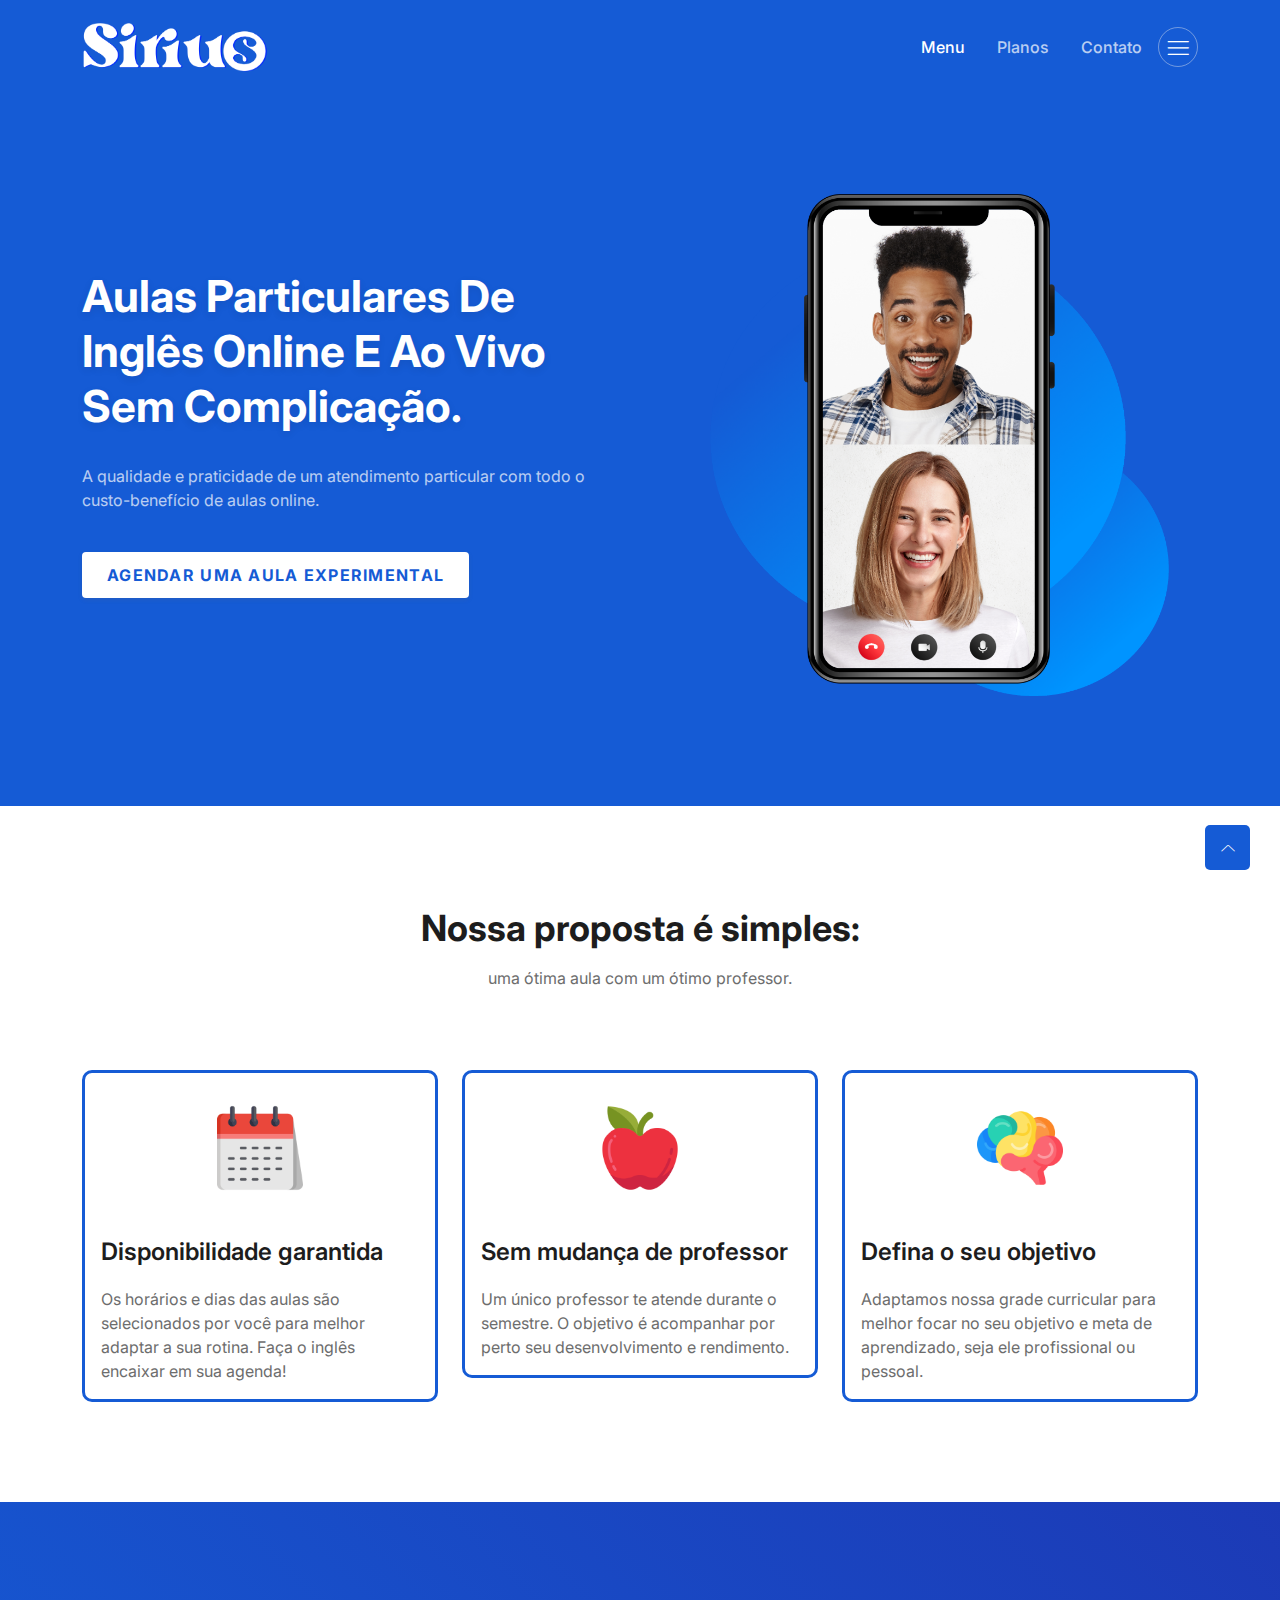
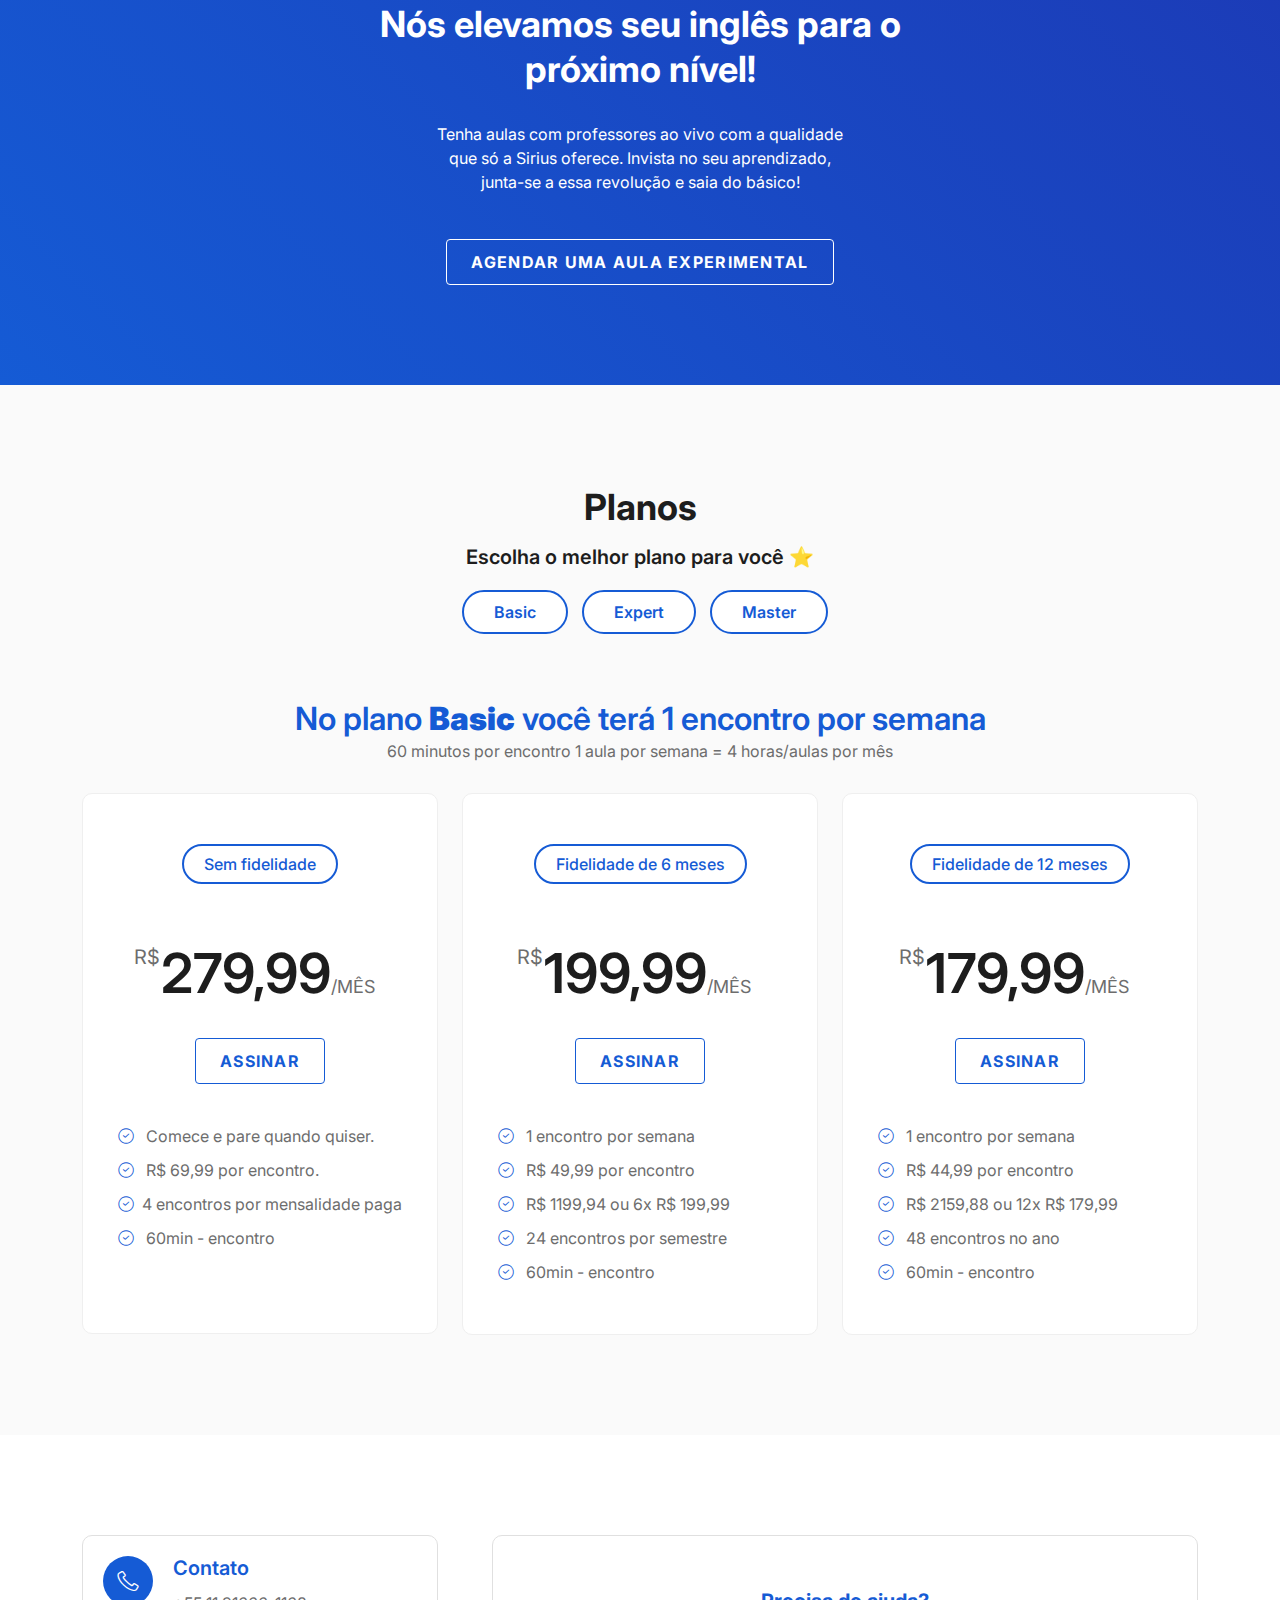
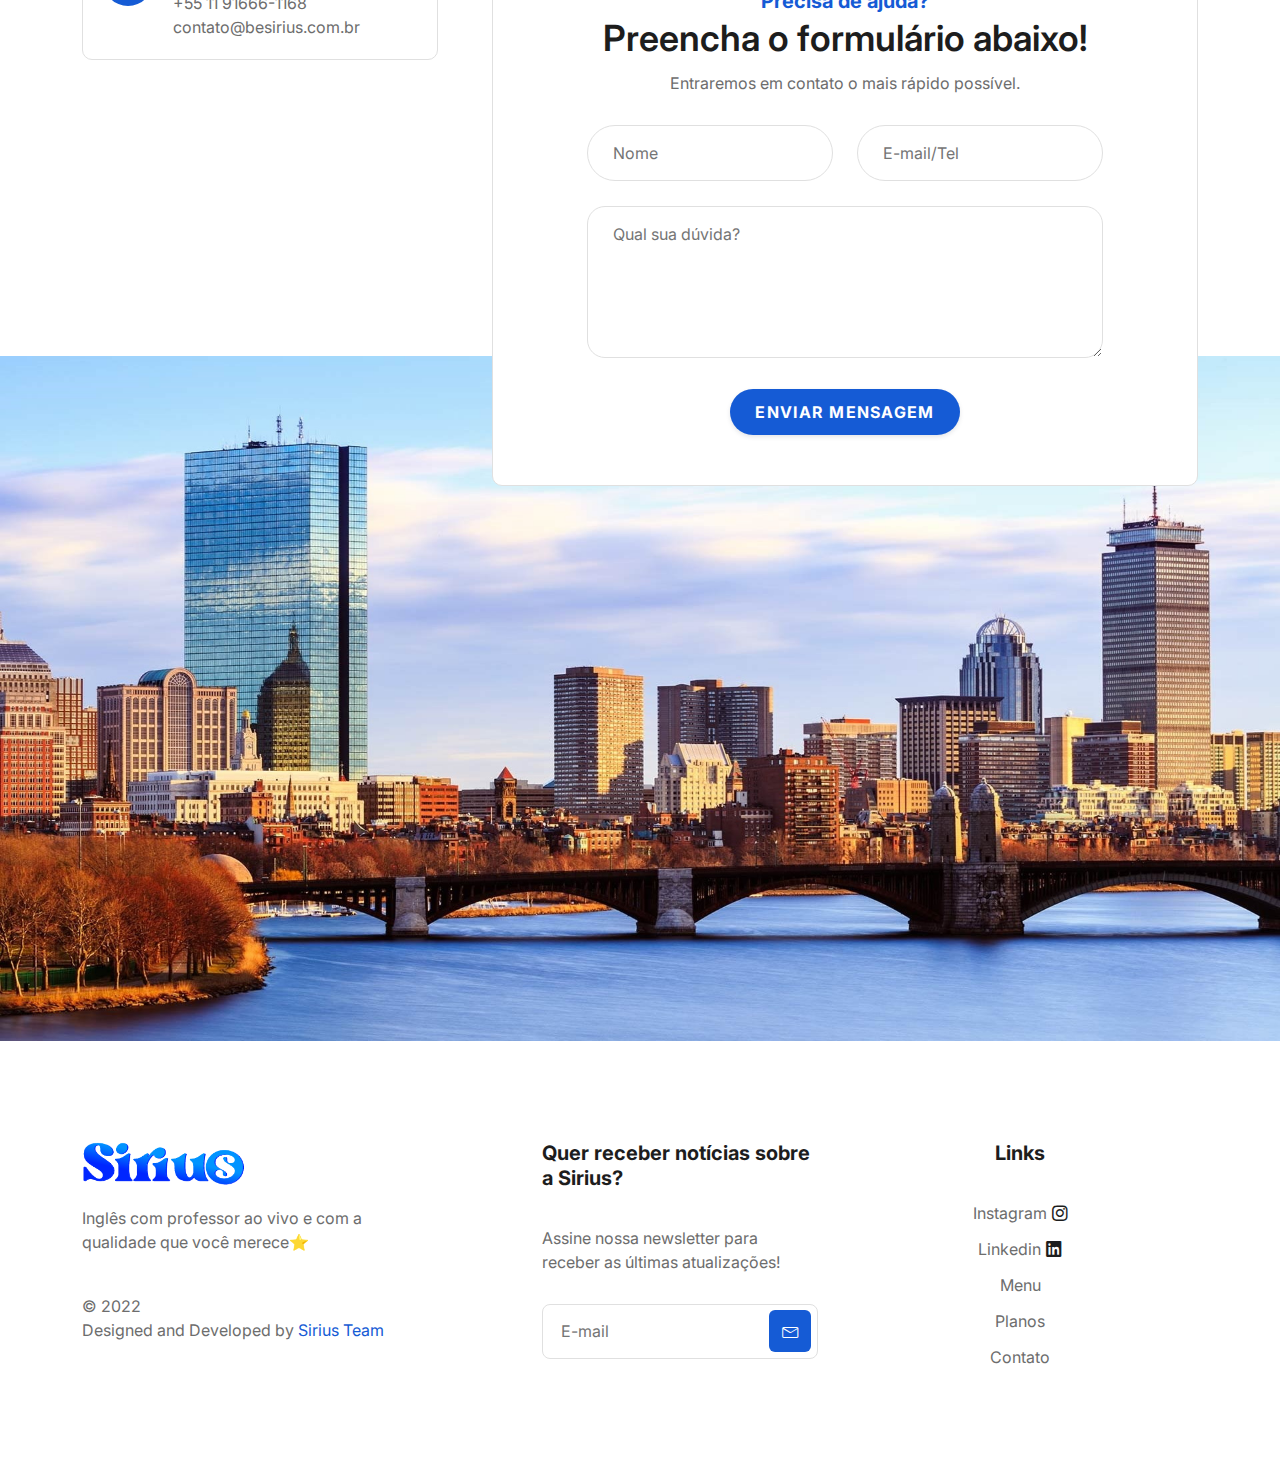
==== commit 28b2f70a: "fix whatsapp link" ====
--- a/index.html
+++ b/index.html
@@ -148,7 +148,7 @@
               A qualidade e praticidade de um atendimento particular com todo o custo-benefício de aulas online.
             </p>
             <div class="button">
-              <a href="https://wa.me/5511916661168" class="btn primary-btn">Agendar uma aula experimental</a>
+              <a href="https://api.whatsapp.com/send/?phone=5511916661168&text=Ol%C3%A1,%20tudo%20bem?%20Gostaria%20de%20agendar%20uma%20aula%20experimental." class="btn primary-btn">Agendar uma aula experimental</a>
               <a href="https://www.youtube.com/watch?v=r44RKWyfcFw&fbclid=IwAR21beSJORalzmzokxDRcGfkZA1AtRTE__l5N4r09HcGS5Y6vOluyouM9EM"
                 class="glightbox video-button">
                 <!-- <span class="btn icon-btn rounded-full">
@@ -277,7 +277,7 @@
               aprendizado,<br>junta-se a essa revolução e saia do básico!
             </p>
             <div class="light-rounded-buttons">
-              <a href="https://wa.me/5511916661168" class="btn primary-btn-outline">Agendar uma aula experimental</a>
+              <a href="https://api.whatsapp.com/send/?phone=5511916661168&text=Ol%C3%A1,%20tudo%20bem?%20Gostaria%20de%20agendar%20uma%20aula%20experimental." class="btn primary-btn-outline">Agendar uma aula experimental</a>
             </div>
           </div>
         </div>
--- a/assets/css/style.css
+++ b/assets/css/style.css
@@ -732,7 +732,8 @@
     width: 34%;
   }
   .padding-bottom {
-    padding-bottom: 0px !important;}
+    padding-bottom: 3.5rem !important;
+  }
     .buttons-price{
       /* display: flex; */
     }
@@ -1113,7 +1114,7 @@
   color: var(--primary);
 }
 .about-five-content .about-five-tab nav button.active {
-  background-color: var(--primary);
+  /* background-color: var(--primary); */
   color: var(--white);
   
 }
@@ -1367,7 +1368,7 @@
   z-index: 0;
 }
 .padding-bottom {
-  padding-bottom: 5.2rem !important;
+  padding-bottom: 5.2rem ;
   
 }
 .pricing-style-fourteen:hover {
@@ -2026,7 +2027,7 @@
 .con3 >  p{
 text-align: center;
 }
-.active:hover {
+/* .active:hover {
   background-color: var(--primary);
   color: var(--white);
-}
+} */
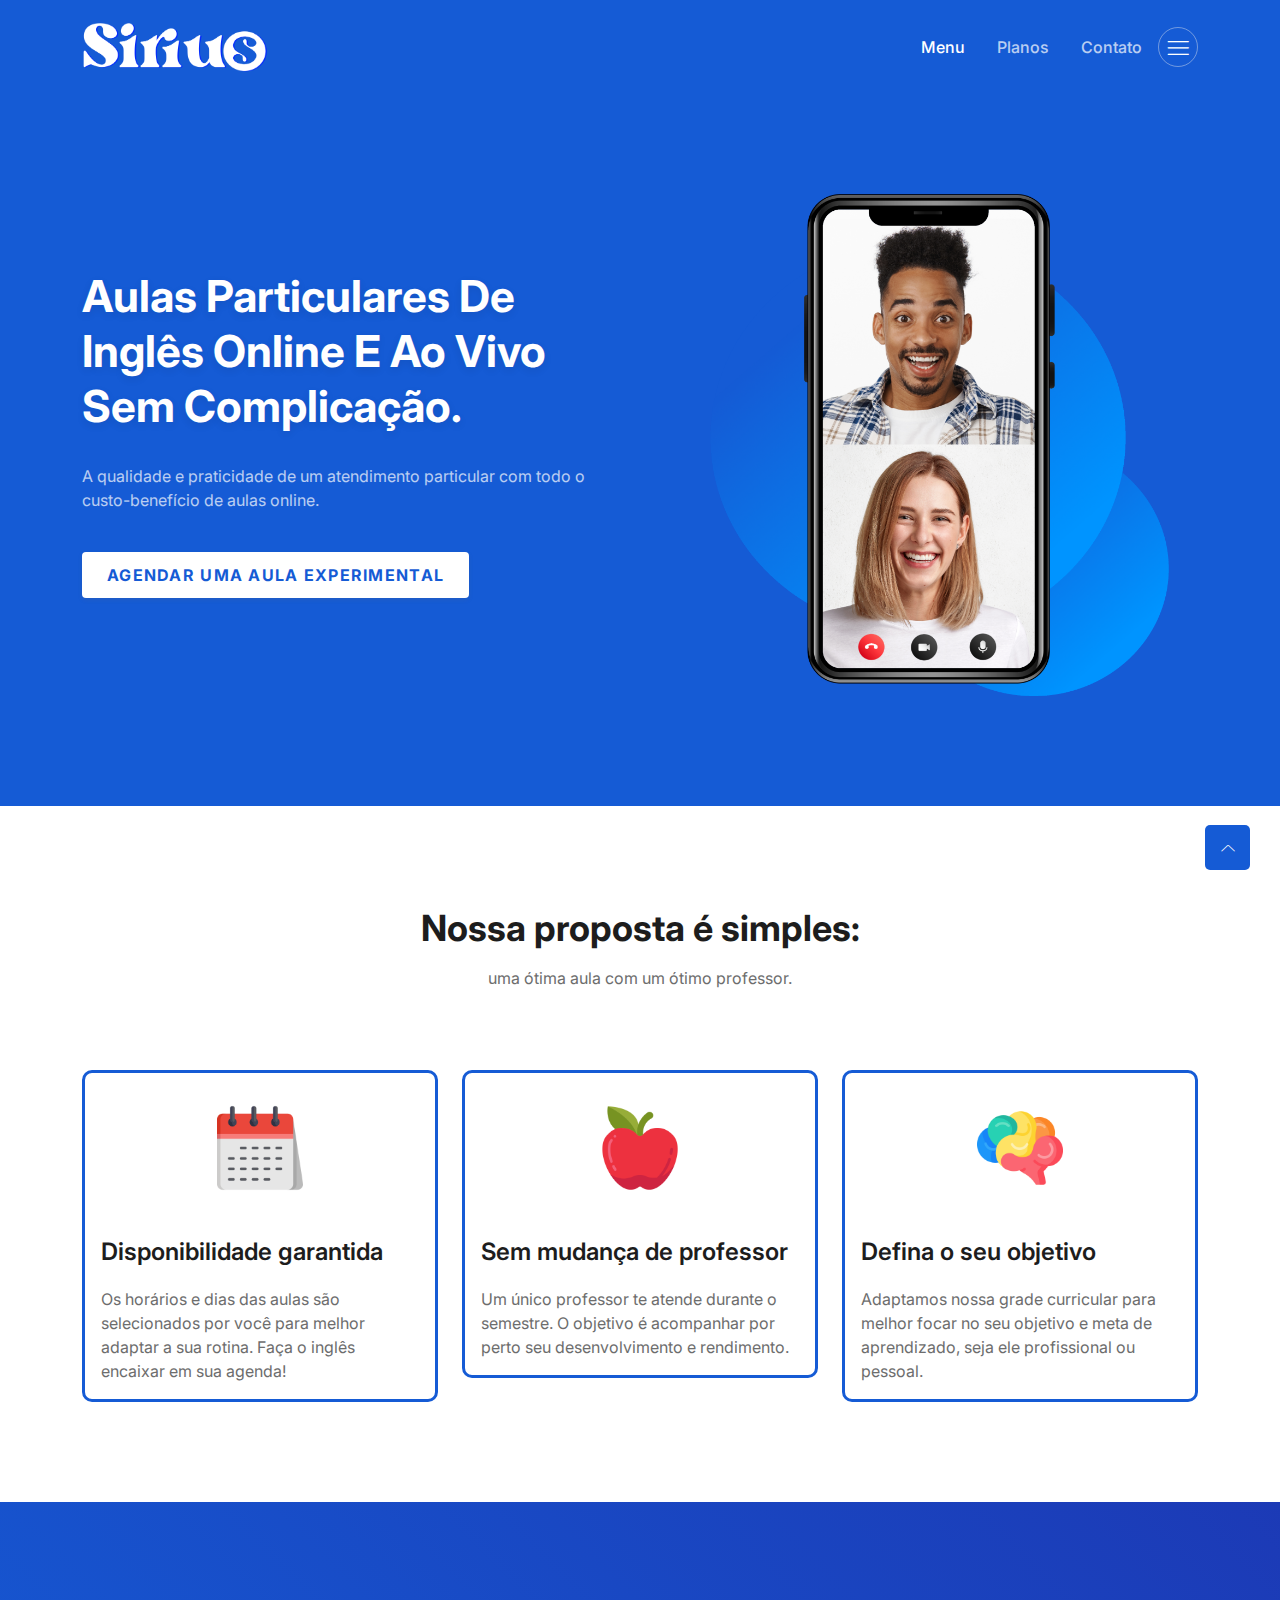
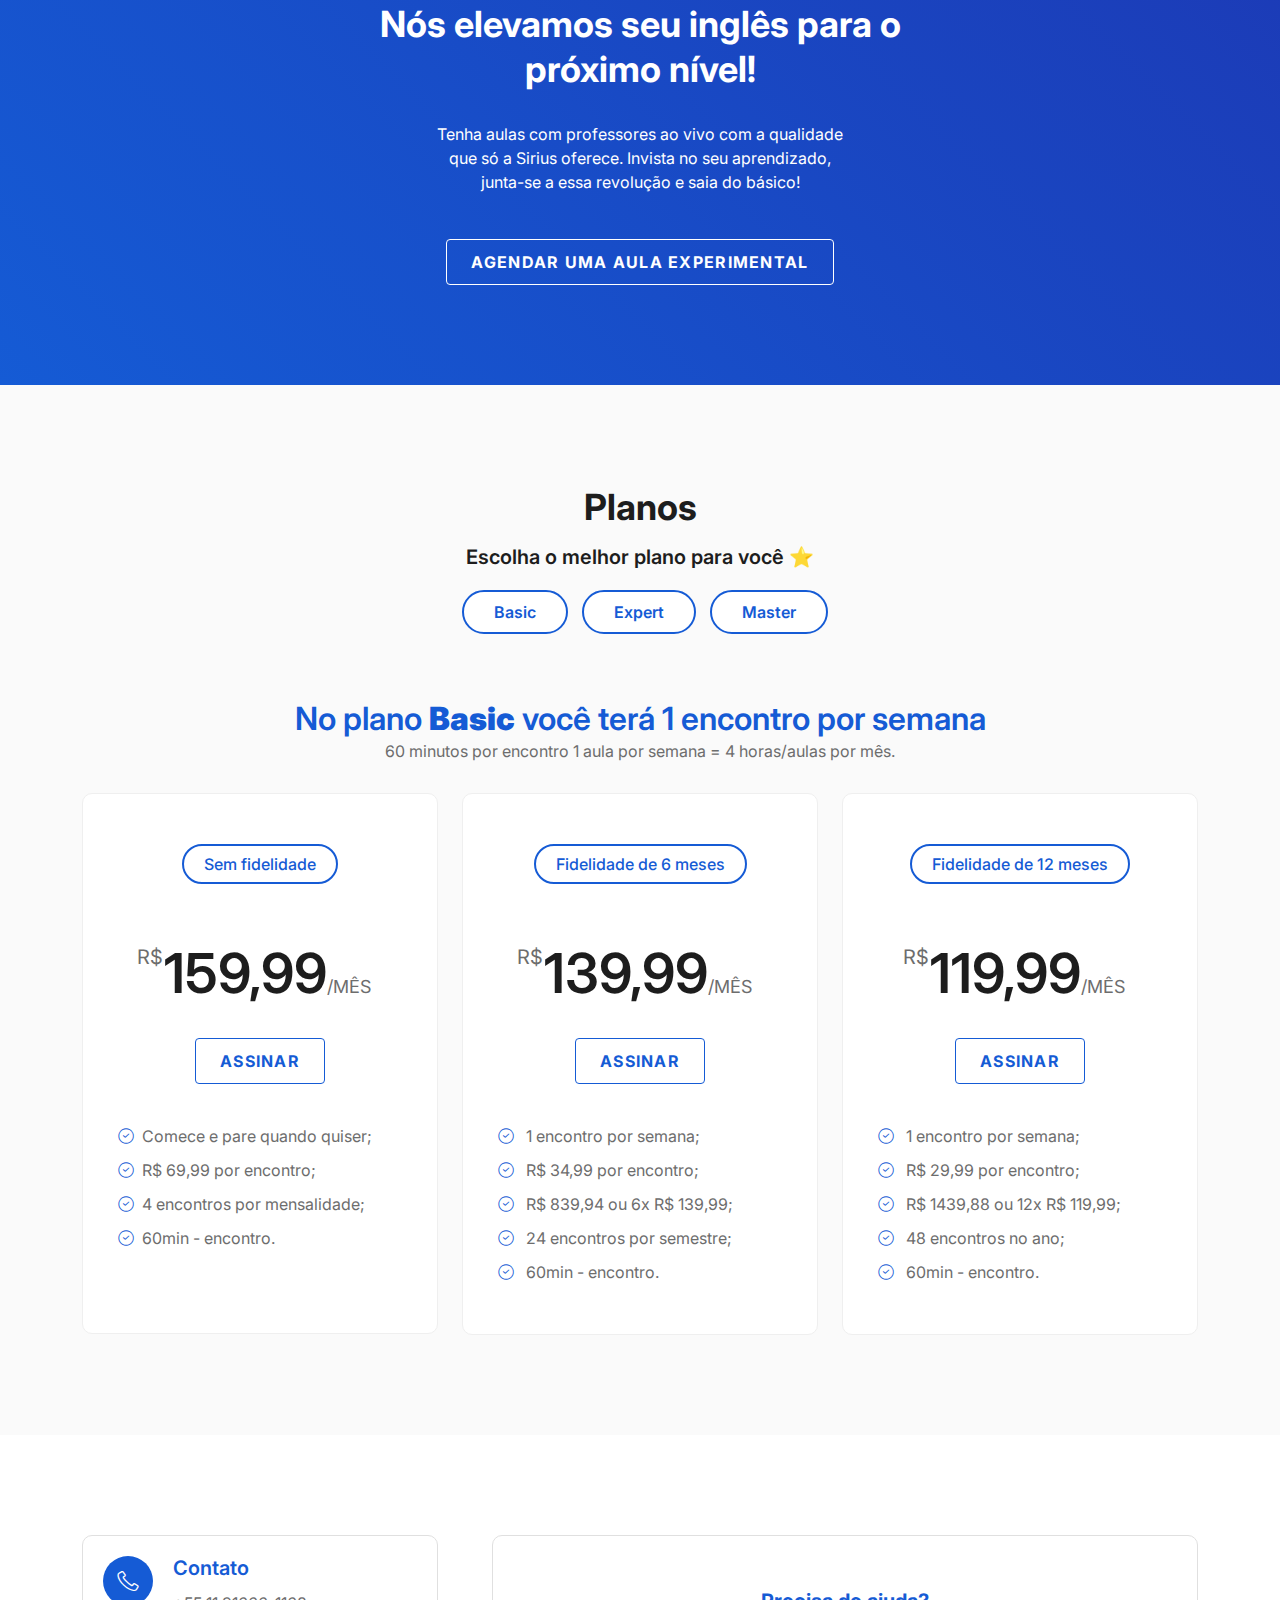
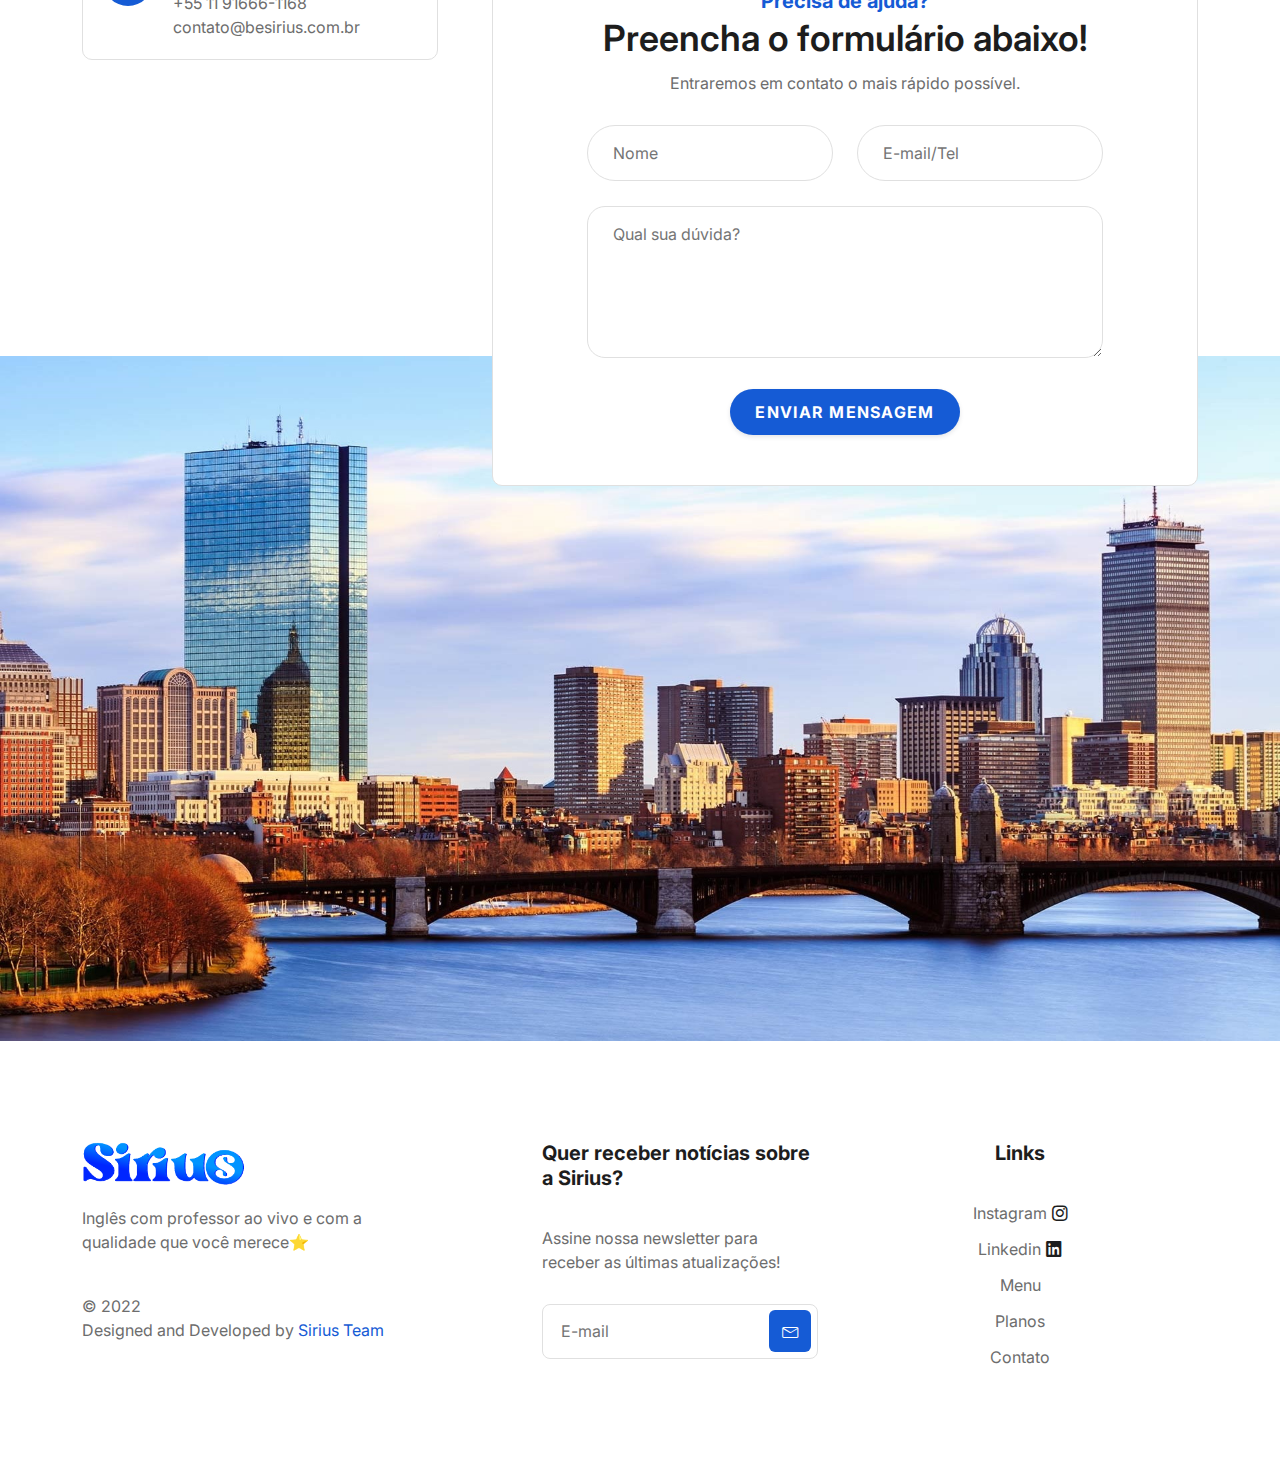
==== commit 4220ff51: "prices update" ====
--- a/index.html
+++ b/index.html
@@ -316,7 +316,7 @@
     <!--======  End Section Title Five ======-->
     <div id="con1" class="container con1 ">
       <h1> No plano <b>Basic</b> você terá 1 encontro por semana</h1>
-      <p>60 minutos por encontro 1 aula por semana = 4 horas/aulas por mês</p>
+      <p>60 minutos por encontro 1 aula por semana = 4 horas/aulas por mês.</p>
       <div class="row">
         <div class="col-lg-4 col-md-6 col-12">
           <div class="pricing-style-fourteen padding-bottom">
@@ -325,7 +325,7 @@
               <h4></h4>
               <div class="price">
                 <h2 class="amount">
-                  <span class="currency">R$</span>279,99<span class="duration">/MÊS </span>
+                  <span class="currency">R$</span>159,99<span class="duration">/MÊS </span>
                 </h2>
               </div>
             </div>
@@ -339,10 +339,10 @@
 
             <div class="table-content">
               <ul class="table-list">
-                <li> <i class="lni lni-checkmark-circle"></i> Comece e pare quando quiser.</li>
-                <li> <i class="lni lni-checkmark-circle"></i> R$ 69,99 por encontro.</li>
-                <li> <i class="lni lni-checkmark-circle"></i>4 encontros por mensalidade paga</li>
-                <li> <i class="lni lni-checkmark-circle"></i> 60min - encontro</li>
+                <li> <i class="lni lni-checkmark-circle"></i>Comece e pare quando quiser;</li>
+                <li> <i class="lni lni-checkmark-circle"></i>R$ 69,99 por encontro;</li>
+                <li> <i class="lni lni-checkmark-circle"></i>4 encontros por mensalidade;</li>
+                <li> <i class="lni lni-checkmark-circle"></i>60min - encontro.</li>
               </ul>
             </div>
           </div>
@@ -354,7 +354,7 @@
               <h4></h4>
               <div class="price">
                 <h2 class="amount">
-                  <span class="currency">R$</span>199,99<span class="duration">/MÊS </span>
+                  <span class="currency">R$</span>139,99<span class="duration">/MÊS </span>
                 </h2>
               </div>
             </div>
@@ -368,11 +368,11 @@
 
             <div class="table-content">
               <ul class="table-list">
-                <li> <i class="lni lni-checkmark-circle"></i> 1 encontro por semana</li>
-                <li> <i class="lni lni-checkmark-circle"></i> R$ 49,99 por encontro</li>
-                <li> <i class="lni lni-checkmark-circle"></i> R$ 1199,94 ou 6x R$ 199,99</li>
-                <li> <i class="lni lni-checkmark-circle"></i> 24 encontros por semestre</li>
-                <li> <i class="lni lni-checkmark-circle"></i> 60min - encontro</li>
+                <li> <i class="lni lni-checkmark-circle"></i> 1 encontro por semana;</li>
+                <li> <i class="lni lni-checkmark-circle"></i> R$ 34,99 por encontro;</li>
+                <li> <i class="lni lni-checkmark-circle"></i> R$ 839,94 ou 6x R$ 139,99;</li>
+                <li> <i class="lni lni-checkmark-circle"></i> 24 encontros por semestre;</li>
+                <li> <i class="lni lni-checkmark-circle"></i> 60min - encontro.</li>
               </ul>
             </div>
           </div>
@@ -384,7 +384,7 @@
               <h4></h4>
               <div class="price">
                 <h2 class="amount">
-                  <span class="currency">R$</span>179,99<span class="duration">/MÊS </span>
+                  <span class="currency">R$</span>119,99<span class="duration">/MÊS </span>
                 </h2>
               </div>
             </div>
@@ -398,11 +398,11 @@
 
             <div class="table-content">
               <ul class="table-list">
-                <li> <i class="lni lni-checkmark-circle"></i> 1 encontro por semana</li>
-                <li> <i class="lni lni-checkmark-circle"></i> R$ 44,99 por encontro</li>
-                <li> <i class="lni lni-checkmark-circle"></i> R$ 2159,88 ou 12x R$ 179,99</li>
-                <li> <i class="lni lni-checkmark-circle"></i> 48 encontros no ano</li>
-                <li> <i class="lni lni-checkmark-circle"></i> 60min - encontro</li>
+                <li> <i class="lni lni-checkmark-circle"></i> 1 encontro por semana;</li>
+                <li> <i class="lni lni-checkmark-circle"></i> R$ 29,99 por encontro;</li>
+                <li> <i class="lni lni-checkmark-circle"></i> R$ 1439,88 ou 12x R$ 119,99;</li>
+                <li> <i class="lni lni-checkmark-circle"></i> 48 encontros no ano;</li>
+                <li> <i class="lni lni-checkmark-circle"></i> 60min - encontro.</li>
               </ul>
             </div>
           </div>
@@ -411,7 +411,7 @@
     </div>
     <div id="con2" class="container con2 ">
       <h1> No plano <b>Expert</b> você terá 2 encontros por semana</h1>
-      <p>60 minutos por encontro 2 aulas por semana = 8 horas/aulas por mês</p>
+      <p>60 minutos por encontro 2 aulas por semana = 8 horas/aulas por mês.</p>
       <div class="row">
         <div class="col-lg-4 col-md-6 col-12">
           <div class="pricing-style-fourteen padding-bottom">
@@ -420,7 +420,7 @@
               <h4></h4>
               <div class="price">
                 <h2 class="amount">
-                  <span class="currency">R$</span>559,99<span class="duration">/MÊS </span>
+                  <span class="currency">R$</span>319,99<span class="duration">/MÊS </span>
                 </h2>
               </div>
             </div>
@@ -434,11 +434,11 @@
 
             <div class="table-content">
               <ul class="table-list">
-                <li> <i class="lni lni-checkmark-circle"></i> Comece e pare quando quiser.</li>
-                <li> <i class="lni lni-checkmark-circle"></i> R$ 149,99 por encontro</li>
-                <li> <i class="lni lni-checkmark-circle"></i>8 encontros por mensalidade paga</li>
-
-                <li> <i class="lni lni-checkmark-circle"></i> 60min - encontro</li>
+                <li> <i class="lni lni-checkmark-circle"></i>Comece e pare quando quiser;</li>
+                <li> <i class="lni lni-checkmark-circle"></i>R$ 39,99 por encontro;</li>
+                <li> <i class="lni lni-checkmark-circle"></i>8 encontros por mensalidade;</li>
+
+                <li> <i class="lni lni-checkmark-circle"></i>60min - encontro.</li>
               </ul>
             </div>
           </div>
@@ -450,7 +450,7 @@
               <h4></h4>
               <div class="price">
                 <h2 class="amount">
-                  <span class="currency">R$</span>399,99<span class="duration">/MÊS </span>
+                  <span class="currency">R$</span>279,99<span class="duration">/MÊS </span>
                 </h2>
               </div>
             </div>
@@ -464,11 +464,11 @@
 
             <div class="table-content">
               <ul class="table-list">
-                <li> <i class="lni lni-checkmark-circle"></i> 2 encontros por semana</li>
-                <li> <i class="lni lni-checkmark-circle"></i> R$ 49,99 por encontro</li>
-                <li> <i class="lni lni-checkmark-circle"></i>R$ 2399,94 ou 6x R$ 399,99</li>
-                <li> <i class="lni lni-checkmark-circle"></i>48 encontros </li>
-                <li> <i class="lni lni-checkmark-circle"></i> 60min - encontro</li>
+                <li> <i class="lni lni-checkmark-circle"></i>2 encontros por semana;</li>
+                <li> <i class="lni lni-checkmark-circle"></i>R$ 34,99 por encontro;</li>
+                <li> <i class="lni lni-checkmark-circle"></i>R$ 1679,94 ou 6x R$ 279,99;</li>
+                <li> <i class="lni lni-checkmark-circle"></i>48 encontros;</li>
+                <li> <i class="lni lni-checkmark-circle"></i>60min - encontro.</li>
               </ul>
             </div>
           </div>
@@ -480,7 +480,7 @@
               <h4></h4>
               <div class="price">
                 <h2 class="amount">
-                  <span class="currency">R$</span>359,99<span class="duration">/MÊS </span>
+                  <span class="currency">R$</span>239,99<span class="duration">/MÊS </span>
                 </h2>
               </div>
             </div>
@@ -494,11 +494,11 @@
 
             <div class="table-content">
               <ul class="table-list">
-                <li> <i class="lni lni-checkmark-circle"></i> 2 encontros por semana</li>
-                <li> <i class="lni lni-checkmark-circle"></i> R$ 44,99 por encontro</li>
-                <li> <i class="lni lni-checkmark-circle"></i> R$ 4,319 ou 12x R$ 359,99</li>
-                <li> <i class="lni lni-checkmark-circle"></i> 96 encontros</li>
-                <li> <i class="lni lni-checkmark-circle"></i> 60min - encontro</li>
+                <li> <i class="lni lni-checkmark-circle"></i> 2 encontros por semana;</li>
+                <li> <i class="lni lni-checkmark-circle"></i> R$ 29,99 por encontro;</li>
+                <li> <i class="lni lni-checkmark-circle"></i> R$ 2879,88 ou 12x R$ 239,99;</li>
+                <li> <i class="lni lni-checkmark-circle"></i> 96 encontros;</li>
+                <li> <i class="lni lni-checkmark-circle"></i> 60min - encontro.</li>
               </ul>
             </div>
           </div>
@@ -507,7 +507,7 @@
     </div>
     <div id="con3" class="container con3 ">
       <h1>No plano <b>Master</b> você terá 3 encontros por semana</h1>
-      <p>60 minutos por encontro 3 aulas por semana = 12 horas/aulas por mês</p>
+      <p>60 minutos por encontro 3 aulas por semana = 12 horas/aulas por mês.</p>
       <div class="row">
         <div class="col-lg-4 col-md-6 col-12">
           <div class="pricing-style-fourteen padding-bottom">
@@ -516,7 +516,7 @@
               <h4></h4>
               <div class="price">
                 <h2 class="amount">
-                  <span class="currency">R$</span>839,99<span class="duration">/MÊS </span>
+                  <span class="currency">R$</span>479,99<span class="duration">/MÊS </span>
                 </h2>
               </div>
             </div>
@@ -530,10 +530,10 @@
 
             <div class="table-content">
               <ul class="table-list">
-                <li> <i class="lni lni-checkmark-circle"></i> Comece e pare quando quiser.</li>
-                <li> <i class="lni lni-checkmark-circle"></i> R$ 69,99 por encontro</li>
-                <li> <i class="lni lni-checkmark-circle"></i> 12 encontros por mensalidade paga</li>
-                <li> <i class="lni lni-checkmark-circle"></i> 60min - encontro</li>
+                <li> <i class="lni lni-checkmark-circle"></i> Comece e pare quando quiser;</li>
+                <li> <i class="lni lni-checkmark-circle"></i> R$ 39,99 por encontro;</li>
+                <li> <i class="lni lni-checkmark-circle"></i> 12 encontros por mensalidade;</li>
+                <li> <i class="lni lni-checkmark-circle"></i> 60min - encontro.</li>
             </div>
           </div>
         </div>
@@ -544,7 +544,7 @@
                 <h4></h4>
                 <div class="price">
                   <h2 class="amount">
-                    <span class="currency">R$</span>599,99<span class="duration">/MÊS </span>
+                    <span class="currency">R$</span>419,99<span class="duration">/MÊS </span>
                   </h2>
                 </div>
             </div>
@@ -558,11 +558,11 @@
 
             <div class="table-content">
               <ul class="table-list">
-                <li> <i class="lni lni-checkmark-circle"></i> 3 encontros por semana</li>
-                <li> <i class="lni lni-checkmark-circle"></i> R$ 49,99 por encontro</li>
-                <li> <i class="lni lni-checkmark-circle"></i> R$ 3599,94 ou 6x R$ 599,99</li>
-                <li> <i class="lni lni-checkmark-circle"></i> 72 encontros </li>
-                <li> <i class="lni lni-checkmark-circle"></i> 60min - encontro</li>
+                <li> <i class="lni lni-checkmark-circle"></i> 3 encontros por semana;</li>
+                <li> <i class="lni lni-checkmark-circle"></i> R$ 34,99 por encontro;</li>
+                <li> <i class="lni lni-checkmark-circle"></i> R$ 2519,94 ou 6x R$ 419,99;</li>
+                <li> <i class="lni lni-checkmark-circle"></i> 72 encontros;</li>
+                <li> <i class="lni lni-checkmark-circle"></i> 60min - encontro.</li>
               </ul>
             </div>
           </div>
@@ -574,7 +574,7 @@
               <h4></h4>
               <div class="price">
                 <h2 class="amount">
-                  <span class="currency">R$</span>539,99<span class="duration">/MÊS </span>
+                  <span class="currency">R$</span>359,99<span class="duration">/MÊS </span>
                 </h2>
               </div>
             </div>
@@ -588,11 +588,11 @@
 
             <div class="table-content">
               <ul class="table-list">
-                <li> <i class="lni lni-checkmark-circle"></i> 3 encontros por semana</li>
-                <li> <i class="lni lni-checkmark-circle"></i> R$ 44,99 por encontro</li>
-                <li> <i class="lni lni-checkmark-circle"></i> R$ 6,479,88 ou 12x R$ 539,99</li>
-                <li> <i class="lni lni-checkmark-circle"></i> 144 encontros </li>
-                <li> <i class="lni lni-checkmark-circle"></i> 60min - encontro</li>
+                <li> <i class="lni lni-checkmark-circle"></i> 3 encontros por semana;</li>
+                <li> <i class="lni lni-checkmark-circle"></i> R$ 29,99 por encontro;</li>
+                <li> <i class="lni lni-checkmark-circle"></i> R$ 4319,88 ou 12x R$ 359,99;</li>
+                <li> <i class="lni lni-checkmark-circle"></i> 144 encontros;</li>
+                <li> <i class="lni lni-checkmark-circle"></i> 60min - encontro.</li>
               </ul>
             </div>
           </div>
--- a/assets/css/style.css
+++ b/assets/css/style.css
@@ -2031,3 +2031,7 @@
   background-color: var(--primary);
   color: var(--white);
 } */
+
+.table-list > li{
+  white-space: nowrap;
+}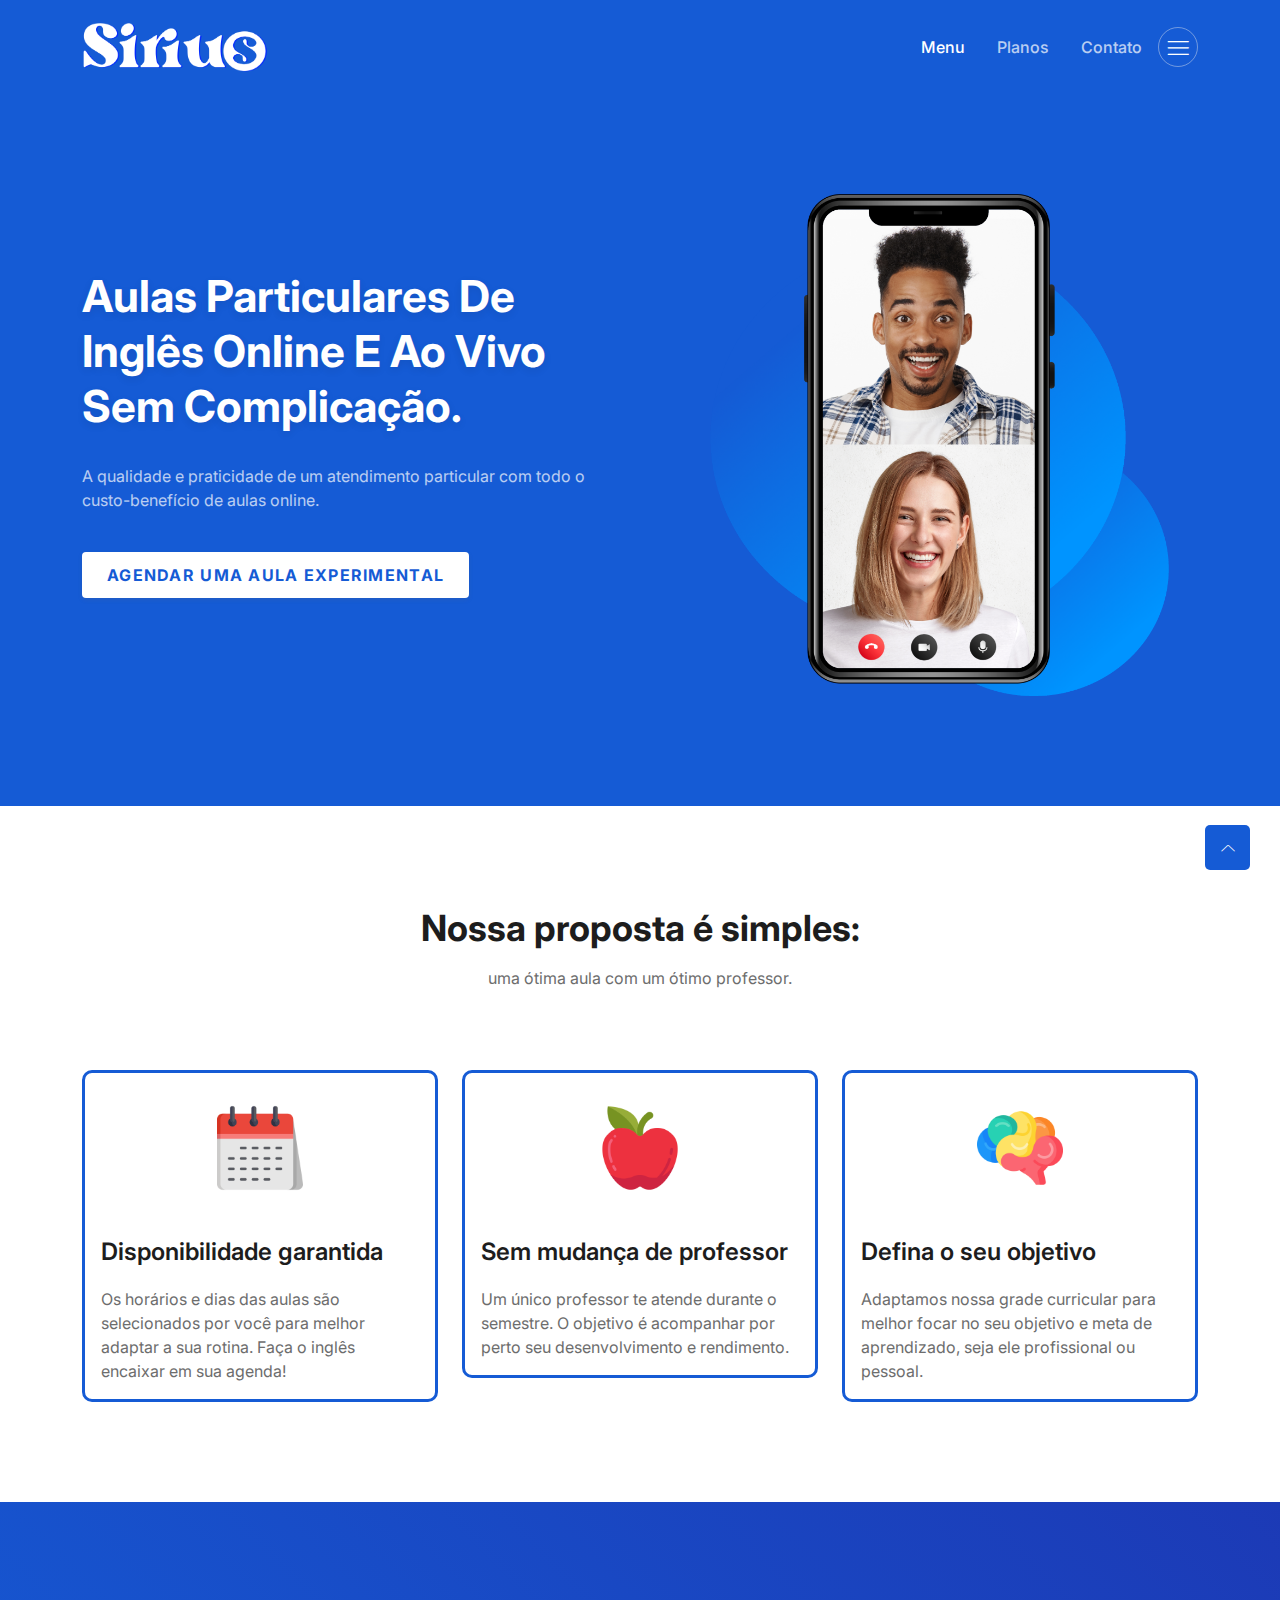
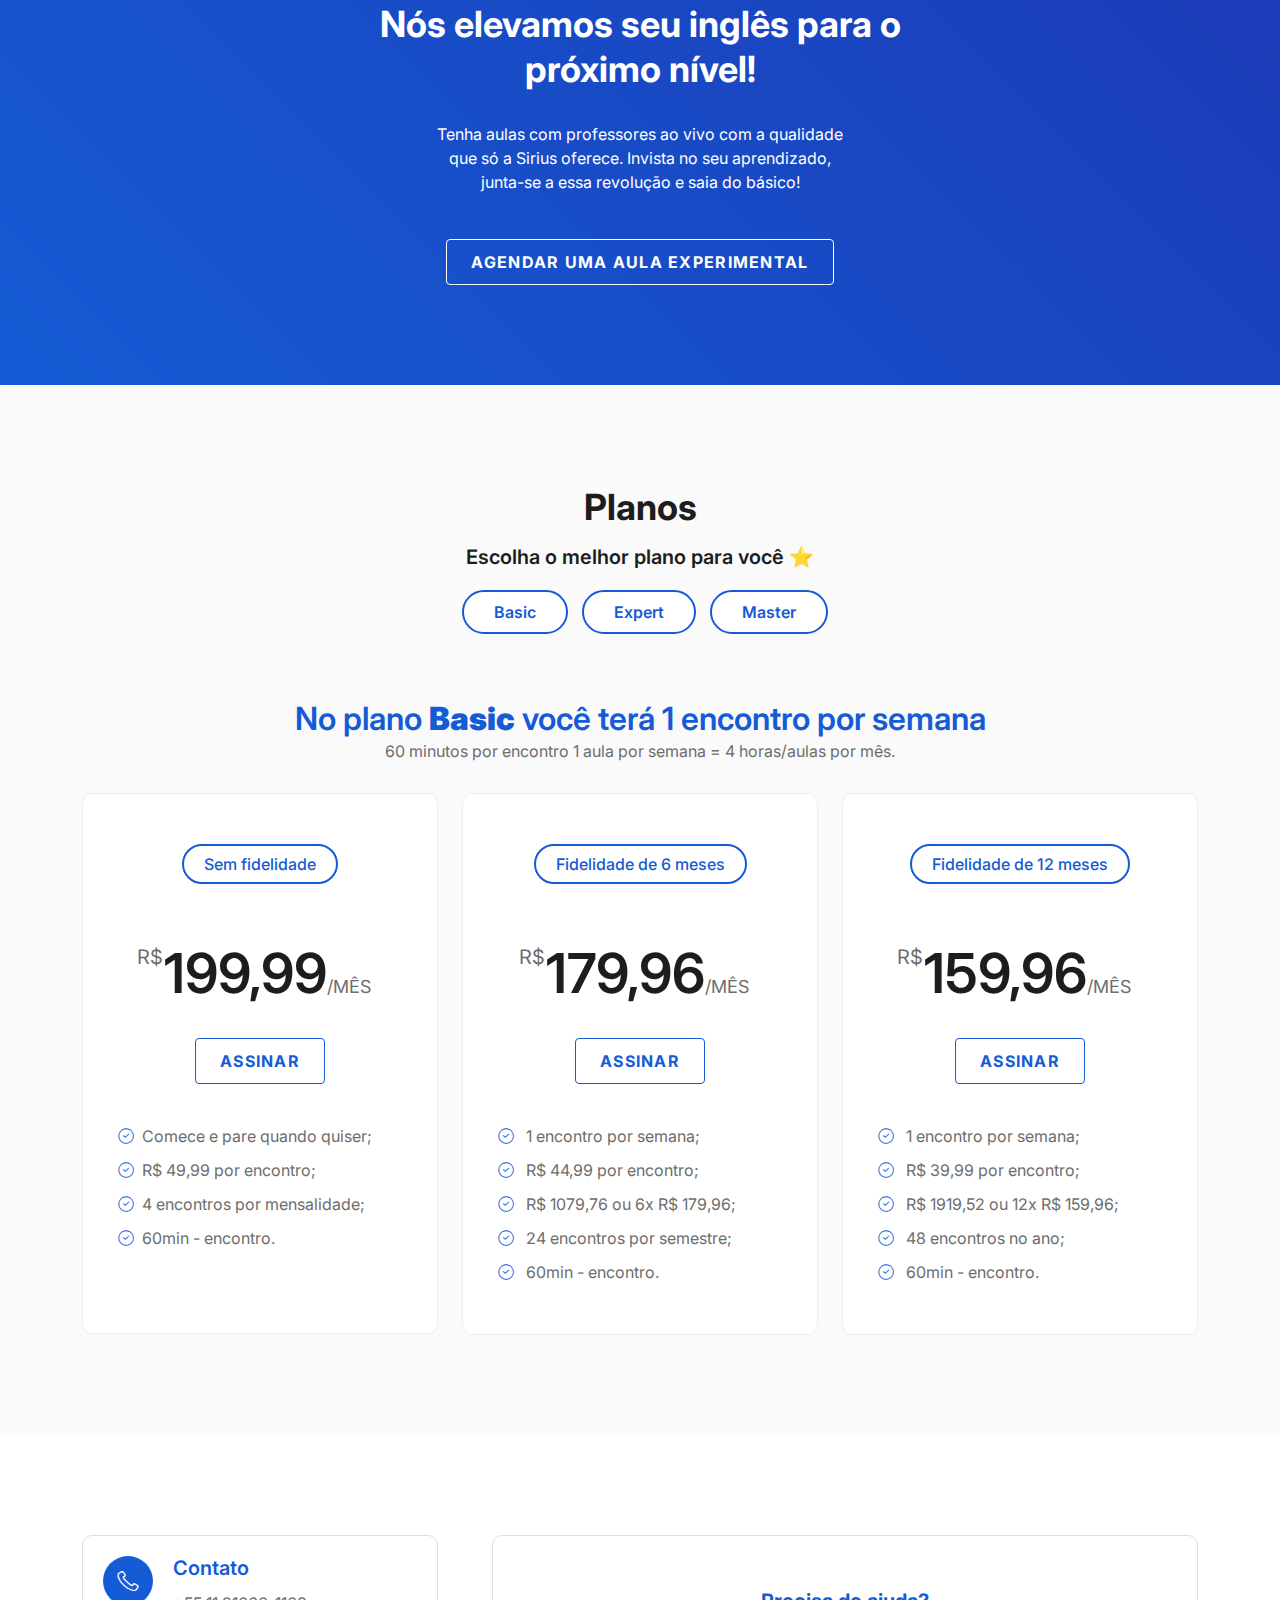
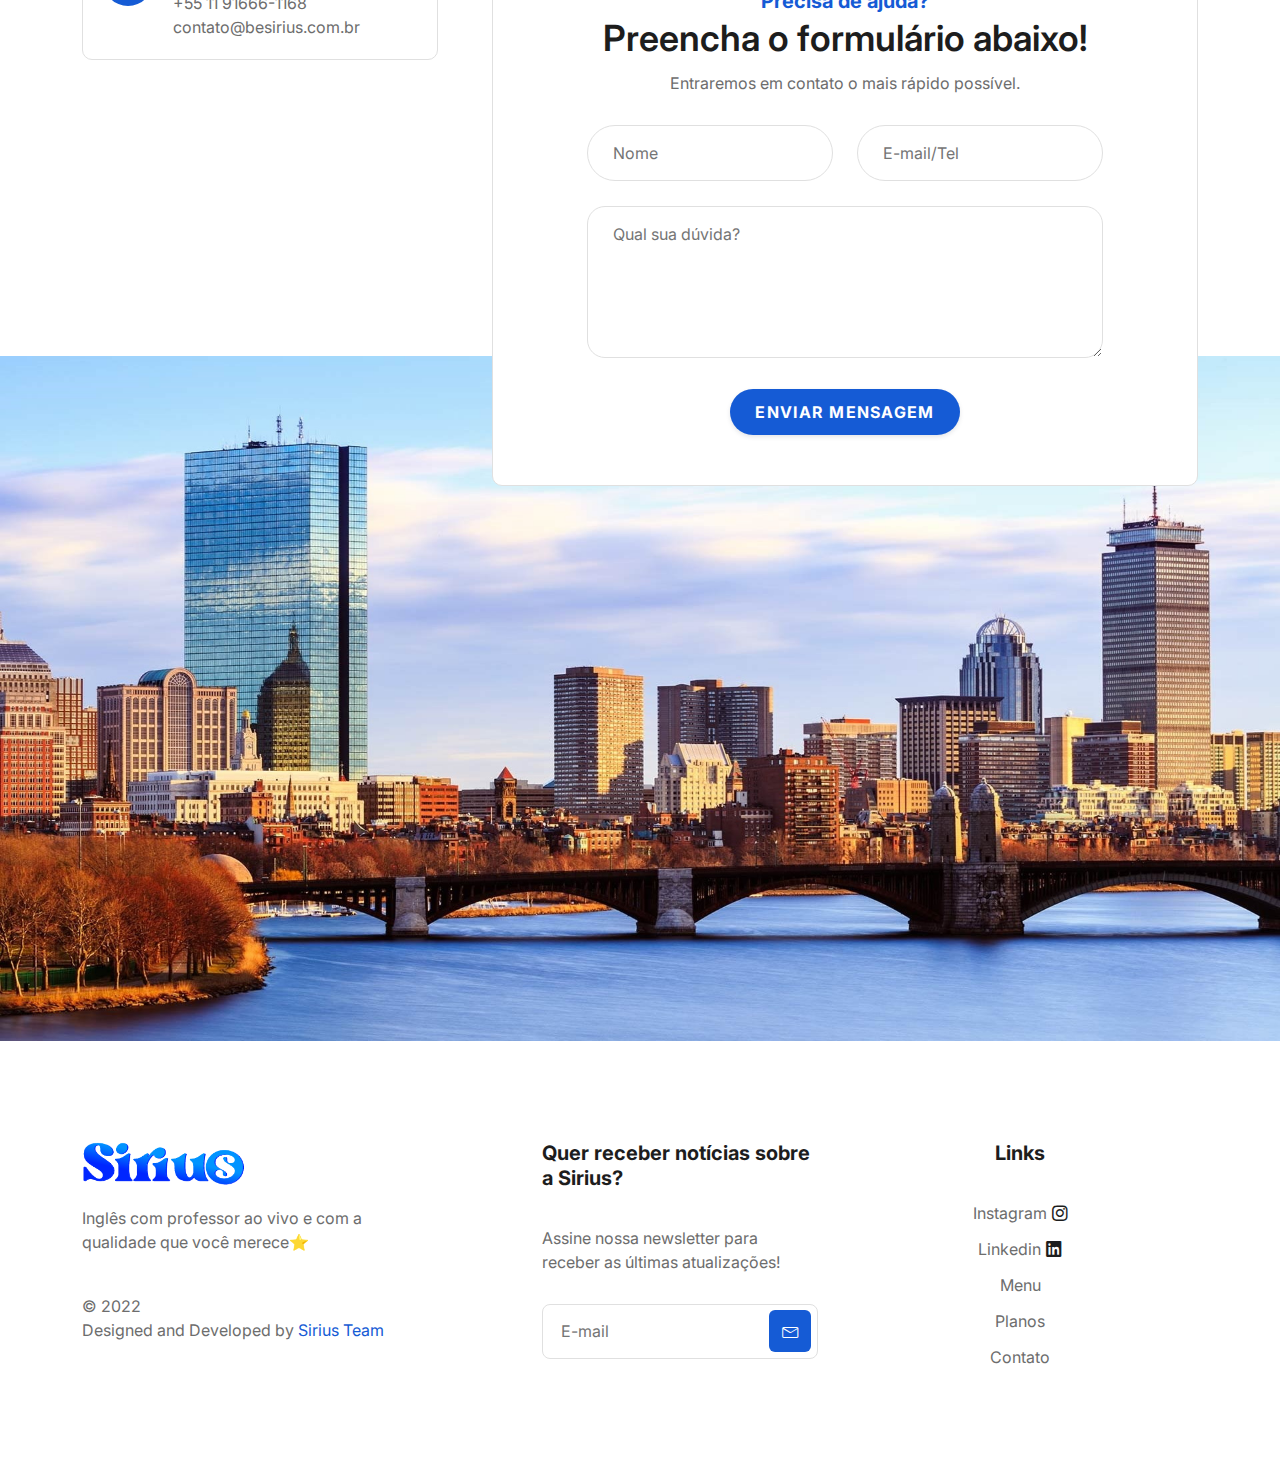
==== commit 3d1526dc: "prices update" ====
--- a/index.html
+++ b/index.html
@@ -325,7 +325,7 @@
               <h4></h4>
               <div class="price">
                 <h2 class="amount">
-                  <span class="currency">R$</span>159,99<span class="duration">/MÊS </span>
+                  <span class="currency">R$</span>199,99<span class="duration">/MÊS </span>
                 </h2>
               </div>
             </div>
@@ -340,7 +340,7 @@
             <div class="table-content">
               <ul class="table-list">
                 <li> <i class="lni lni-checkmark-circle"></i>Comece e pare quando quiser;</li>
-                <li> <i class="lni lni-checkmark-circle"></i>R$ 69,99 por encontro;</li>
+                <li> <i class="lni lni-checkmark-circle"></i>R$ 49,99 por encontro;</li>
                 <li> <i class="lni lni-checkmark-circle"></i>4 encontros por mensalidade;</li>
                 <li> <i class="lni lni-checkmark-circle"></i>60min - encontro.</li>
               </ul>
@@ -354,7 +354,7 @@
               <h4></h4>
               <div class="price">
                 <h2 class="amount">
-                  <span class="currency">R$</span>139,99<span class="duration">/MÊS </span>
+                  <span class="currency">R$</span>179,96<span class="duration">/MÊS </span>
                 </h2>
               </div>
             </div>
@@ -369,8 +369,8 @@
             <div class="table-content">
               <ul class="table-list">
                 <li> <i class="lni lni-checkmark-circle"></i> 1 encontro por semana;</li>
-                <li> <i class="lni lni-checkmark-circle"></i> R$ 34,99 por encontro;</li>
-                <li> <i class="lni lni-checkmark-circle"></i> R$ 839,94 ou 6x R$ 139,99;</li>
+                <li> <i class="lni lni-checkmark-circle"></i> R$ 44,99 por encontro;</li>
+                <li> <i class="lni lni-checkmark-circle"></i> R$ 1079,76 ou 6x R$ 179,96;</li>
                 <li> <i class="lni lni-checkmark-circle"></i> 24 encontros por semestre;</li>
                 <li> <i class="lni lni-checkmark-circle"></i> 60min - encontro.</li>
               </ul>
@@ -384,7 +384,7 @@
               <h4></h4>
               <div class="price">
                 <h2 class="amount">
-                  <span class="currency">R$</span>119,99<span class="duration">/MÊS </span>
+                  <span class="currency">R$</span>159,96<span class="duration">/MÊS </span>
                 </h2>
               </div>
             </div>
@@ -399,8 +399,8 @@
             <div class="table-content">
               <ul class="table-list">
                 <li> <i class="lni lni-checkmark-circle"></i> 1 encontro por semana;</li>
-                <li> <i class="lni lni-checkmark-circle"></i> R$ 29,99 por encontro;</li>
-                <li> <i class="lni lni-checkmark-circle"></i> R$ 1439,88 ou 12x R$ 119,99;</li>
+                <li> <i class="lni lni-checkmark-circle"></i> R$ 39,99 por encontro;</li>
+                <li> <i class="lni lni-checkmark-circle"></i> R$ 1919,52 ou 12x R$ 159,96;</li>
                 <li> <i class="lni lni-checkmark-circle"></i> 48 encontros no ano;</li>
                 <li> <i class="lni lni-checkmark-circle"></i> 60min - encontro.</li>
               </ul>
@@ -420,7 +420,7 @@
               <h4></h4>
               <div class="price">
                 <h2 class="amount">
-                  <span class="currency">R$</span>319,99<span class="duration">/MÊS </span>
+                  <span class="currency">R$</span>399,99<span class="duration">/MÊS </span>
                 </h2>
               </div>
             </div>
@@ -435,7 +435,7 @@
             <div class="table-content">
               <ul class="table-list">
                 <li> <i class="lni lni-checkmark-circle"></i>Comece e pare quando quiser;</li>
-                <li> <i class="lni lni-checkmark-circle"></i>R$ 39,99 por encontro;</li>
+                <li> <i class="lni lni-checkmark-circle"></i>R$ 49,99 por encontro;</li>
                 <li> <i class="lni lni-checkmark-circle"></i>8 encontros por mensalidade;</li>
 
                 <li> <i class="lni lni-checkmark-circle"></i>60min - encontro.</li>
@@ -450,7 +450,7 @@
               <h4></h4>
               <div class="price">
                 <h2 class="amount">
-                  <span class="currency">R$</span>279,99<span class="duration">/MÊS </span>
+                  <span class="currency">R$</span>359,92<span class="duration">/MÊS </span>
                 </h2>
               </div>
             </div>
@@ -465,8 +465,8 @@
             <div class="table-content">
               <ul class="table-list">
                 <li> <i class="lni lni-checkmark-circle"></i>2 encontros por semana;</li>
-                <li> <i class="lni lni-checkmark-circle"></i>R$ 34,99 por encontro;</li>
-                <li> <i class="lni lni-checkmark-circle"></i>R$ 1679,94 ou 6x R$ 279,99;</li>
+                <li> <i class="lni lni-checkmark-circle"></i>R$ 44,99 por encontro;</li>
+                <li> <i class="lni lni-checkmark-circle"></i>R$ 2159,52 ou 6x R$ 359,92;</li>
                 <li> <i class="lni lni-checkmark-circle"></i>48 encontros;</li>
                 <li> <i class="lni lni-checkmark-circle"></i>60min - encontro.</li>
               </ul>
@@ -480,7 +480,7 @@
               <h4></h4>
               <div class="price">
                 <h2 class="amount">
-                  <span class="currency">R$</span>239,99<span class="duration">/MÊS </span>
+                  <span class="currency">R$</span>319,92<span class="duration">/MÊS </span>
                 </h2>
               </div>
             </div>
@@ -495,8 +495,8 @@
             <div class="table-content">
               <ul class="table-list">
                 <li> <i class="lni lni-checkmark-circle"></i> 2 encontros por semana;</li>
-                <li> <i class="lni lni-checkmark-circle"></i> R$ 29,99 por encontro;</li>
-                <li> <i class="lni lni-checkmark-circle"></i> R$ 2879,88 ou 12x R$ 239,99;</li>
+                <li> <i class="lni lni-checkmark-circle"></i> R$ 39,99 por encontro;</li>
+                <li> <i class="lni lni-checkmark-circle"></i> R$ 3839,04 ou 12x R$ 319,92;</li>
                 <li> <i class="lni lni-checkmark-circle"></i> 96 encontros;</li>
                 <li> <i class="lni lni-checkmark-circle"></i> 60min - encontro.</li>
               </ul>
@@ -507,7 +507,7 @@
     </div>
     <div id="con3" class="container con3 ">
       <h1>No plano <b>Master</b> você terá 3 encontros por semana</h1>
-      <p>60 minutos por encontro 3 aulas por semana = 12 horas/aulas por mês.</p>
+      <p>60 minutos por encontro 3 aulas por semana = 12 horas/aulas por mês</p>
       <div class="row">
         <div class="col-lg-4 col-md-6 col-12">
           <div class="pricing-style-fourteen padding-bottom">
@@ -516,7 +516,7 @@
               <h4></h4>
               <div class="price">
                 <h2 class="amount">
-                  <span class="currency">R$</span>479,99<span class="duration">/MÊS </span>
+                  <span class="currency">R$</span>599,99<span class="duration">/MÊS </span>
                 </h2>
               </div>
             </div>
@@ -531,7 +531,7 @@
             <div class="table-content">
               <ul class="table-list">
                 <li> <i class="lni lni-checkmark-circle"></i> Comece e pare quando quiser;</li>
-                <li> <i class="lni lni-checkmark-circle"></i> R$ 39,99 por encontro;</li>
+                <li> <i class="lni lni-checkmark-circle"></i> R$ 49,99 por encontro;</li>
                 <li> <i class="lni lni-checkmark-circle"></i> 12 encontros por mensalidade;</li>
                 <li> <i class="lni lni-checkmark-circle"></i> 60min - encontro.</li>
             </div>
@@ -544,7 +544,7 @@
                 <h4></h4>
                 <div class="price">
                   <h2 class="amount">
-                    <span class="currency">R$</span>419,99<span class="duration">/MÊS </span>
+                    <span class="currency">R$</span>539,88<span class="duration">/MÊS </span>
                   </h2>
                 </div>
             </div>
@@ -559,8 +559,8 @@
             <div class="table-content">
               <ul class="table-list">
                 <li> <i class="lni lni-checkmark-circle"></i> 3 encontros por semana;</li>
-                <li> <i class="lni lni-checkmark-circle"></i> R$ 34,99 por encontro;</li>
-                <li> <i class="lni lni-checkmark-circle"></i> R$ 2519,94 ou 6x R$ 419,99;</li>
+                <li> <i class="lni lni-checkmark-circle"></i> R$ 44,99 por encontro;</li>
+                <li> <i class="lni lni-checkmark-circle"></i> R$ 3239,28 ou 6x R$ 539,88;</li>
                 <li> <i class="lni lni-checkmark-circle"></i> 72 encontros;</li>
                 <li> <i class="lni lni-checkmark-circle"></i> 60min - encontro.</li>
               </ul>
@@ -574,7 +574,7 @@
               <h4></h4>
               <div class="price">
                 <h2 class="amount">
-                  <span class="currency">R$</span>359,99<span class="duration">/MÊS </span>
+                  <span class="currency">R$</span>479,88<span class="duration">/MÊS </span>
                 </h2>
               </div>
             </div>
@@ -589,8 +589,8 @@
             <div class="table-content">
               <ul class="table-list">
                 <li> <i class="lni lni-checkmark-circle"></i> 3 encontros por semana;</li>
-                <li> <i class="lni lni-checkmark-circle"></i> R$ 29,99 por encontro;</li>
-                <li> <i class="lni lni-checkmark-circle"></i> R$ 4319,88 ou 12x R$ 359,99;</li>
+                <li> <i class="lni lni-checkmark-circle"></i> R$ 39,99 por encontro;</li>
+                <li> <i class="lni lni-checkmark-circle"></i> R$ 5758,56 ou 12x R$ 479,88;</li>
                 <li> <i class="lni lni-checkmark-circle"></i> 144 encontros;</li>
                 <li> <i class="lni lni-checkmark-circle"></i> 60min - encontro.</li>
               </ul>
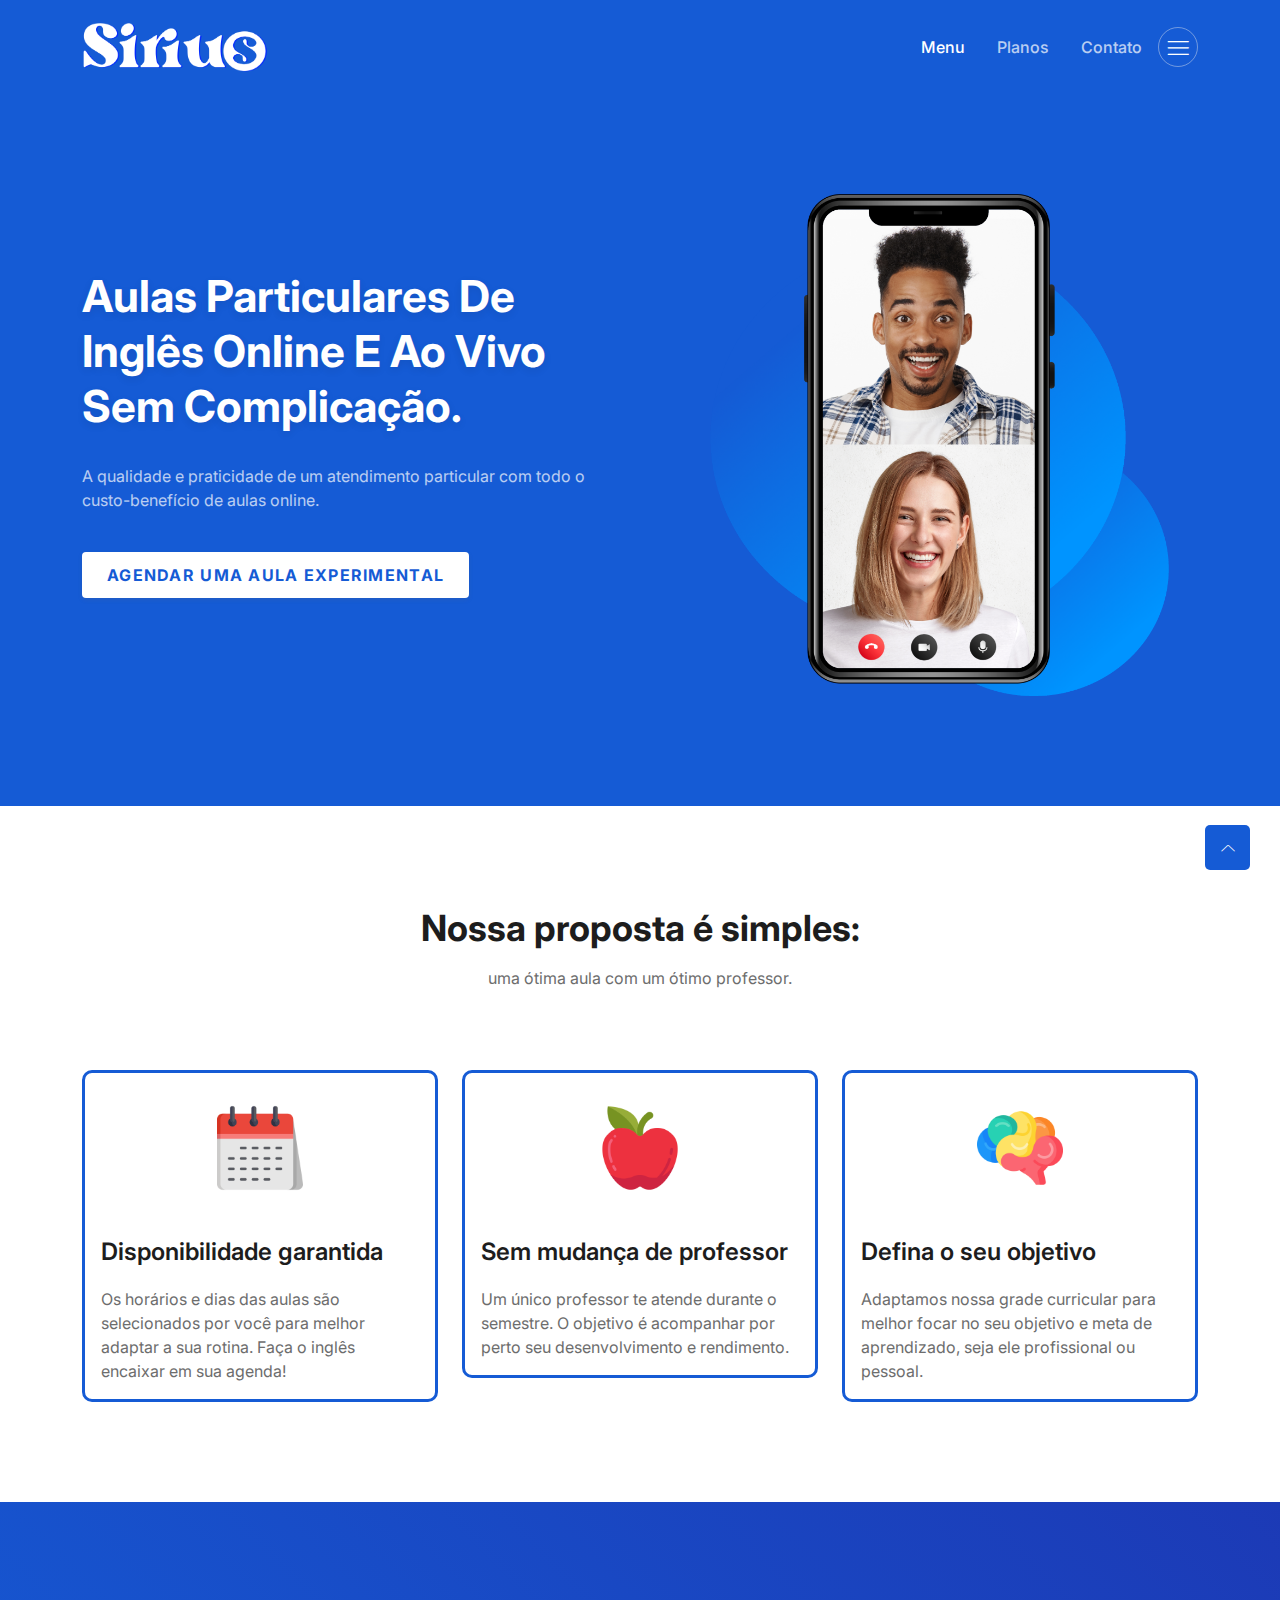
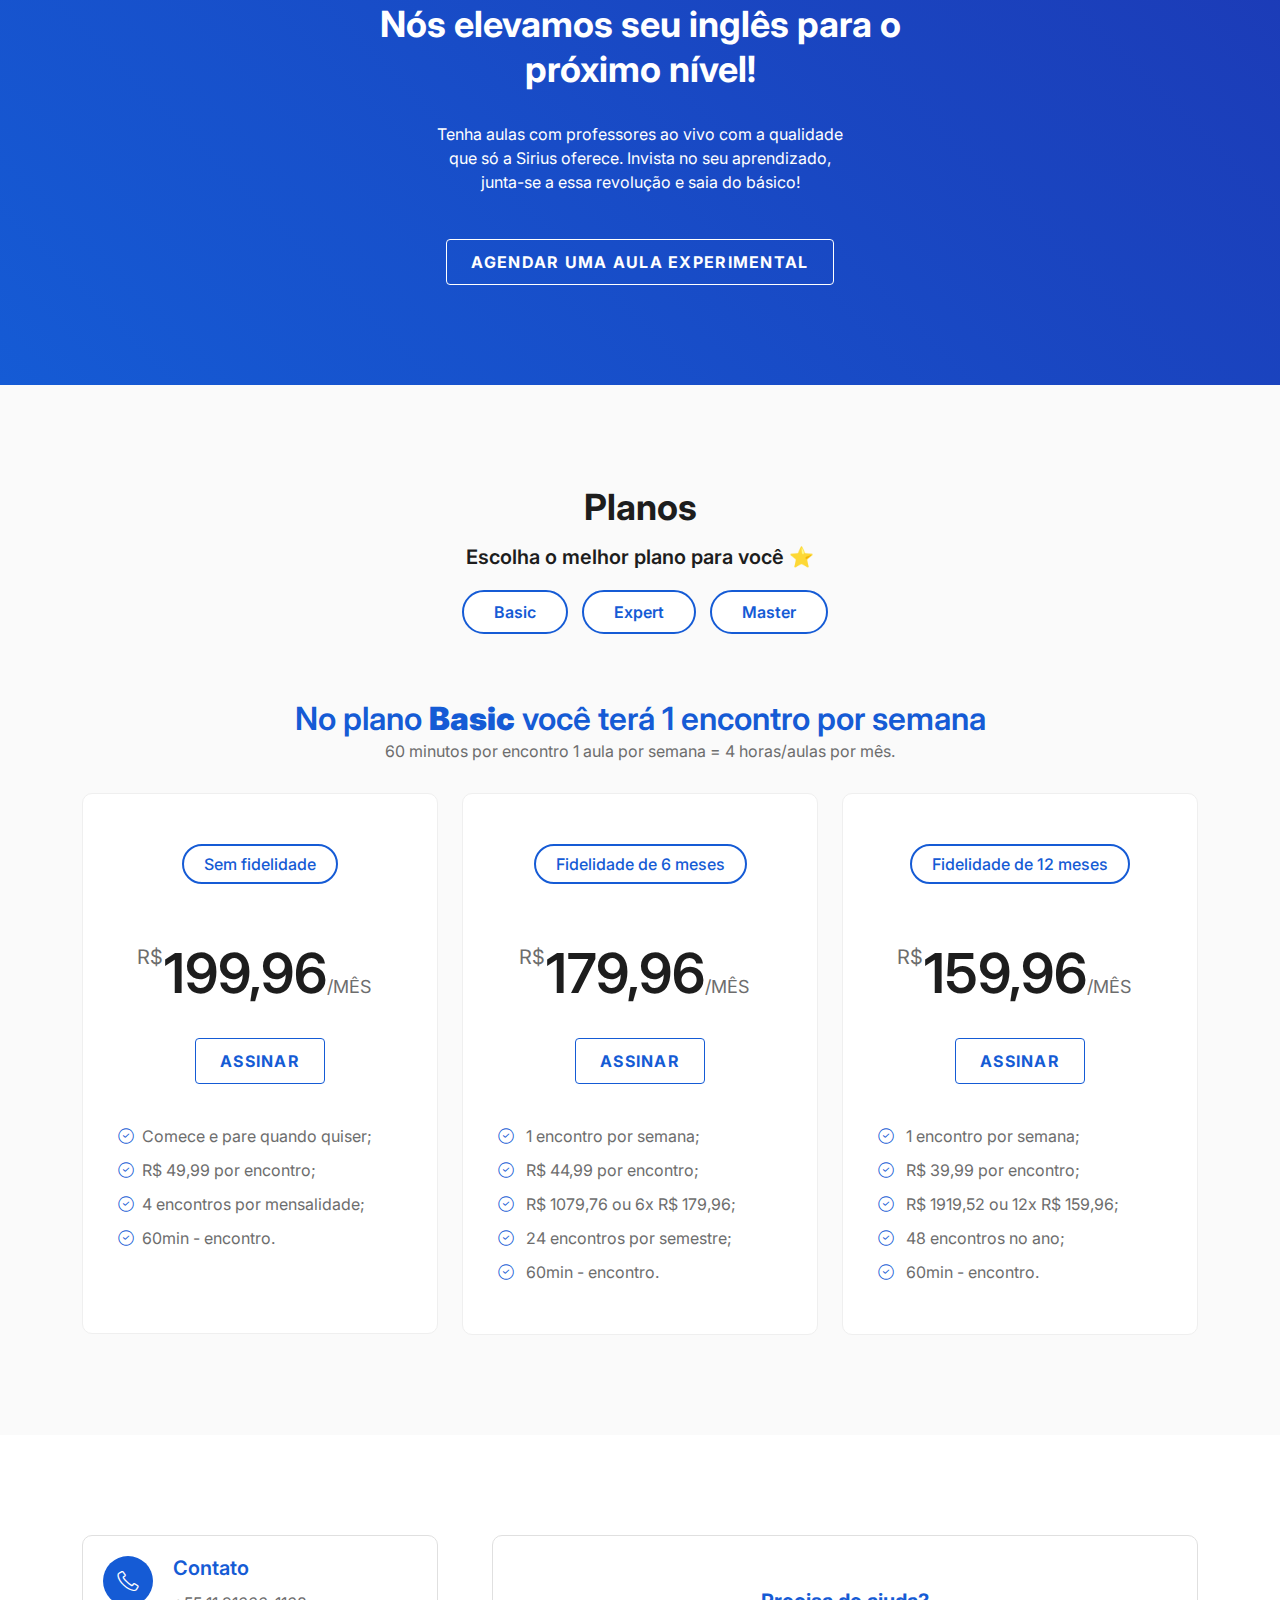
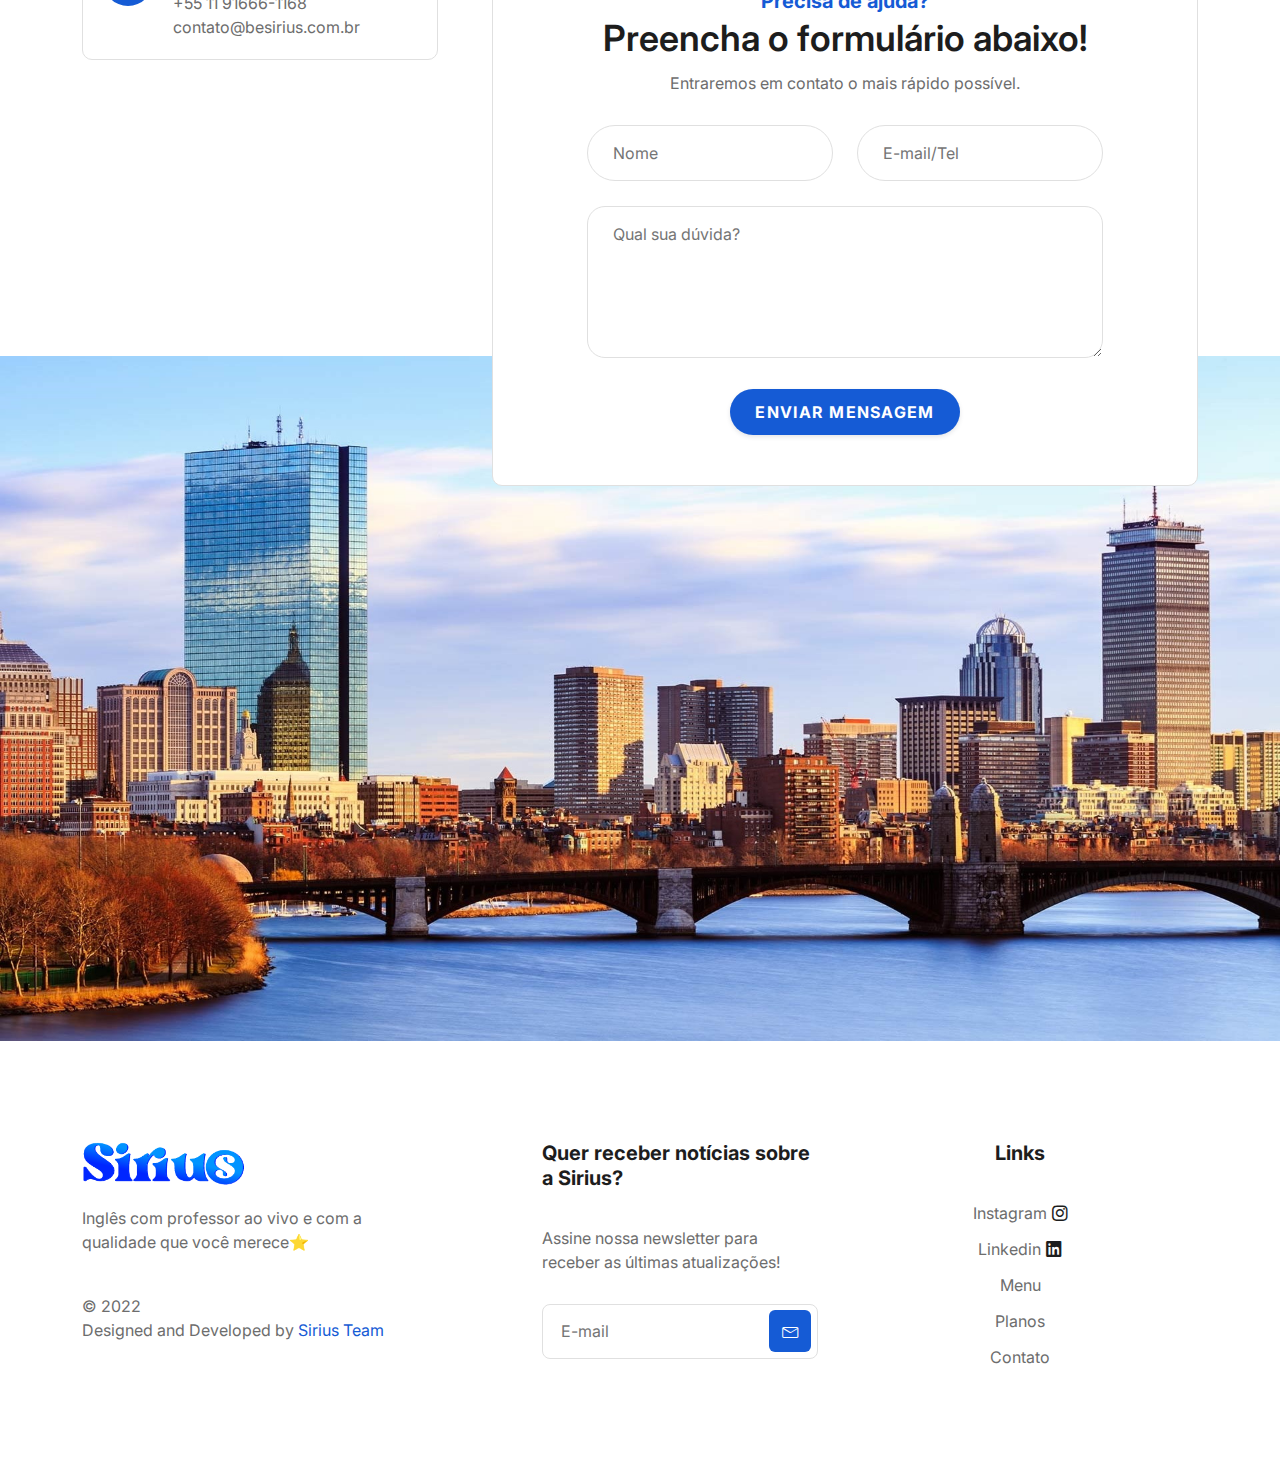
==== commit 684457fd: "prices update 2" ====
--- a/index.html
+++ b/index.html
@@ -325,7 +325,7 @@
               <h4></h4>
               <div class="price">
                 <h2 class="amount">
-                  <span class="currency">R$</span>199,99<span class="duration">/MÊS </span>
+                  <span class="currency">R$</span>199,96<span class="duration">/MÊS </span>
                 </h2>
               </div>
             </div>
@@ -420,7 +420,7 @@
               <h4></h4>
               <div class="price">
                 <h2 class="amount">
-                  <span class="currency">R$</span>399,99<span class="duration">/MÊS </span>
+                  <span class="currency">R$</span>399,92<span class="duration">/MÊS </span>
                 </h2>
               </div>
             </div>
@@ -516,7 +516,7 @@
               <h4></h4>
               <div class="price">
                 <h2 class="amount">
-                  <span class="currency">R$</span>599,99<span class="duration">/MÊS </span>
+                  <span class="currency">R$</span>599,88<span class="duration">/MÊS </span>
                 </h2>
               </div>
             </div>
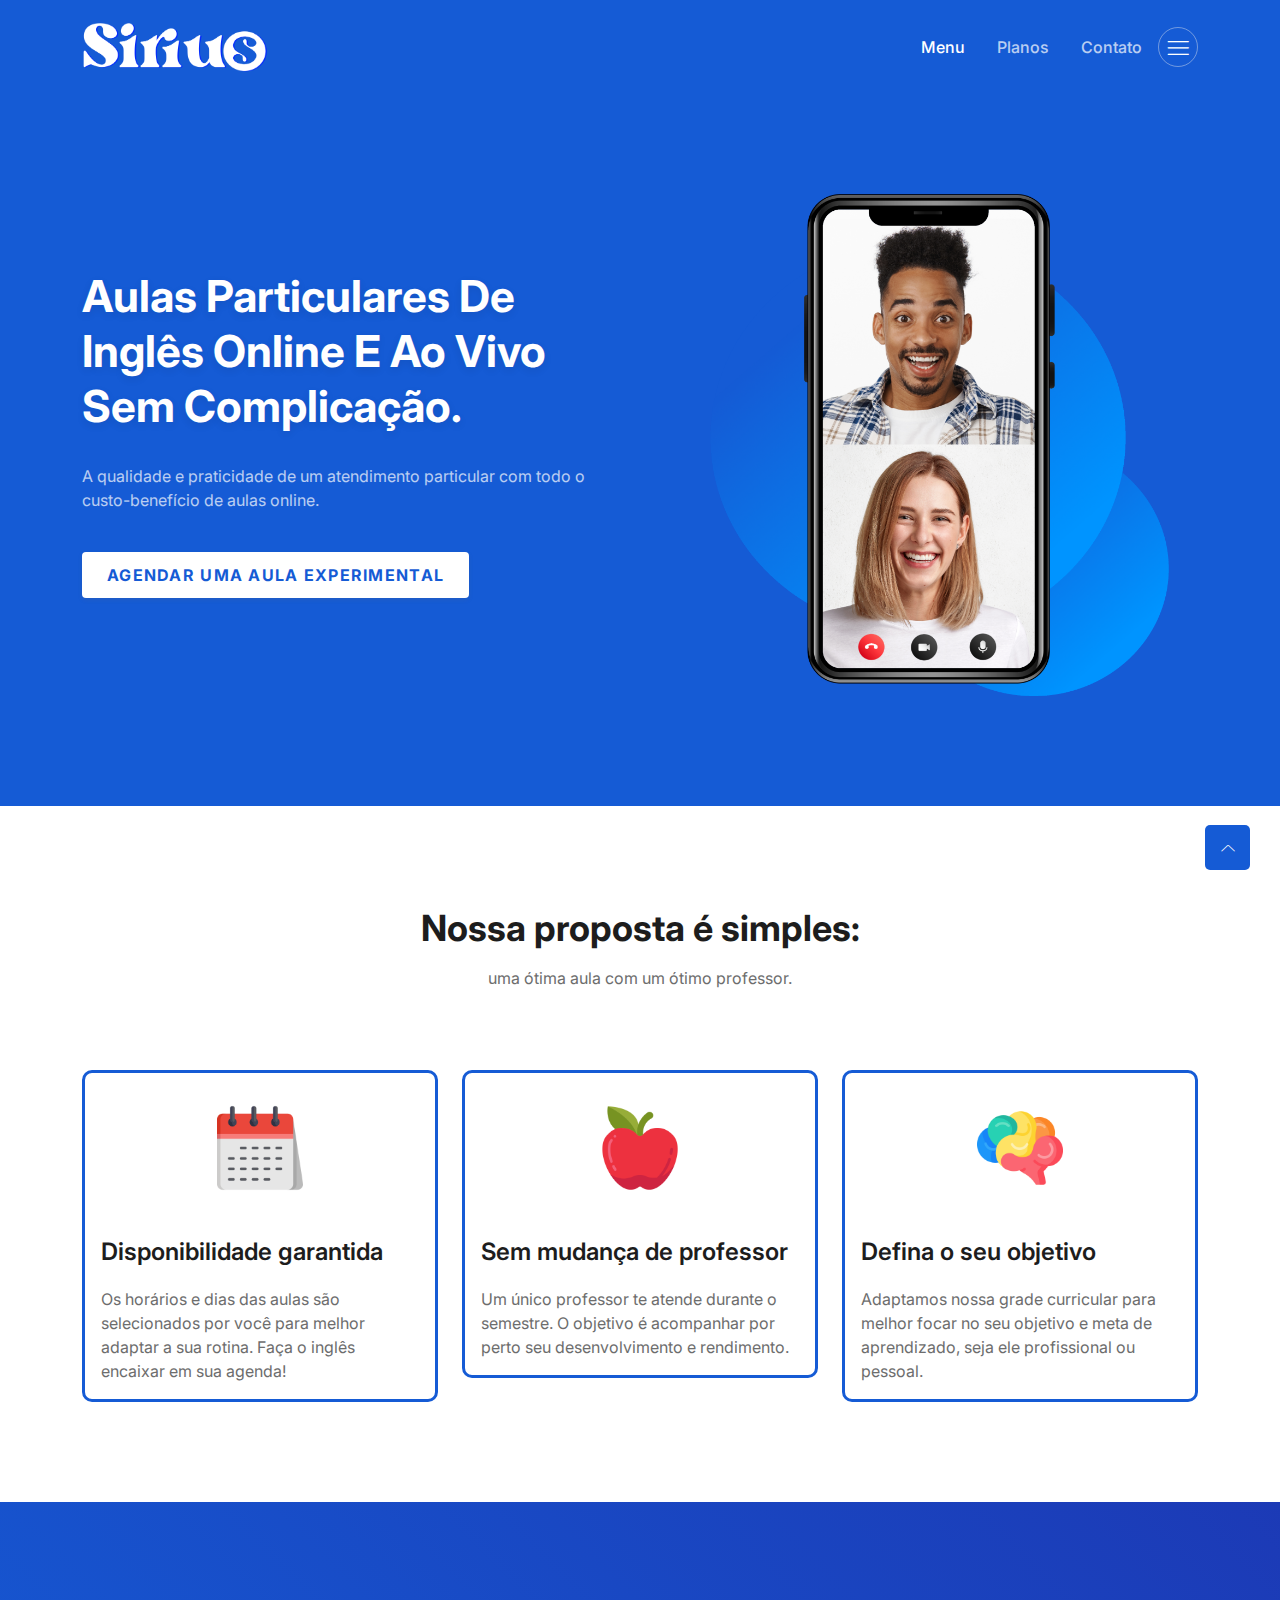
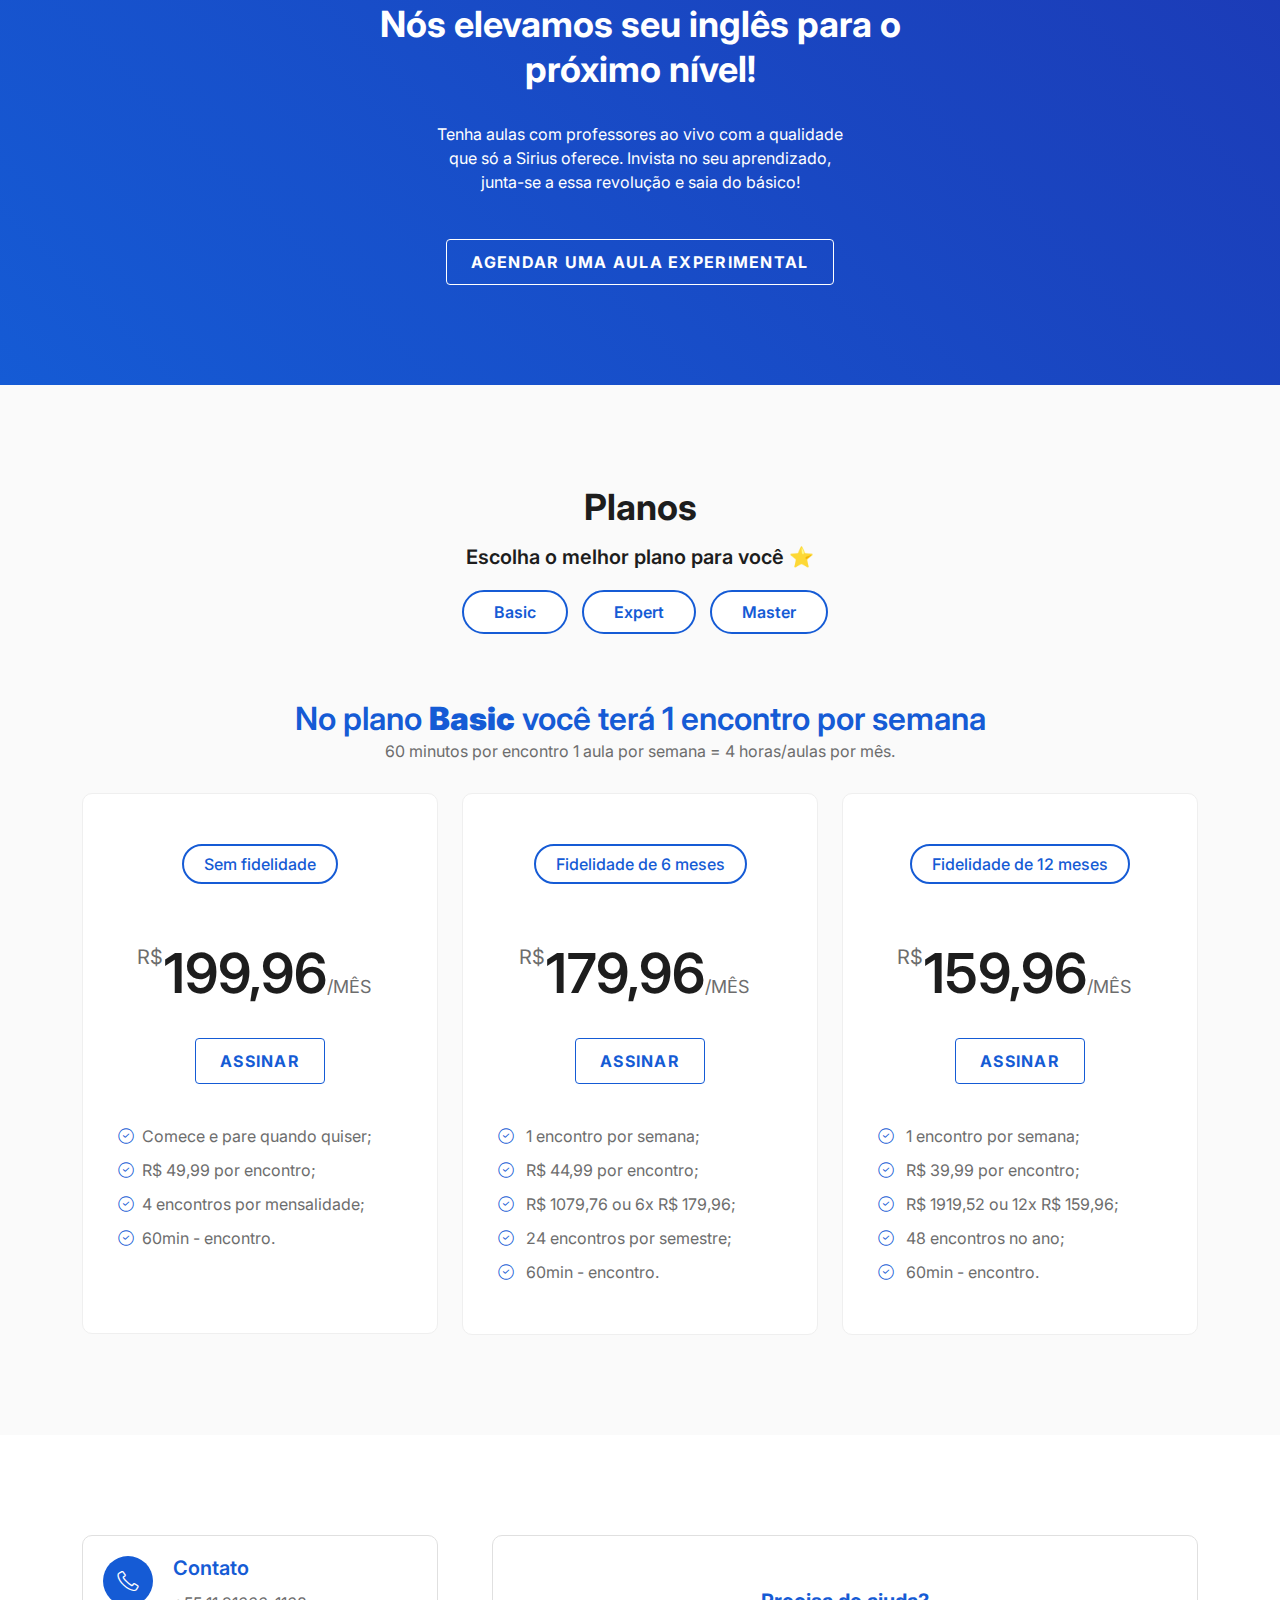
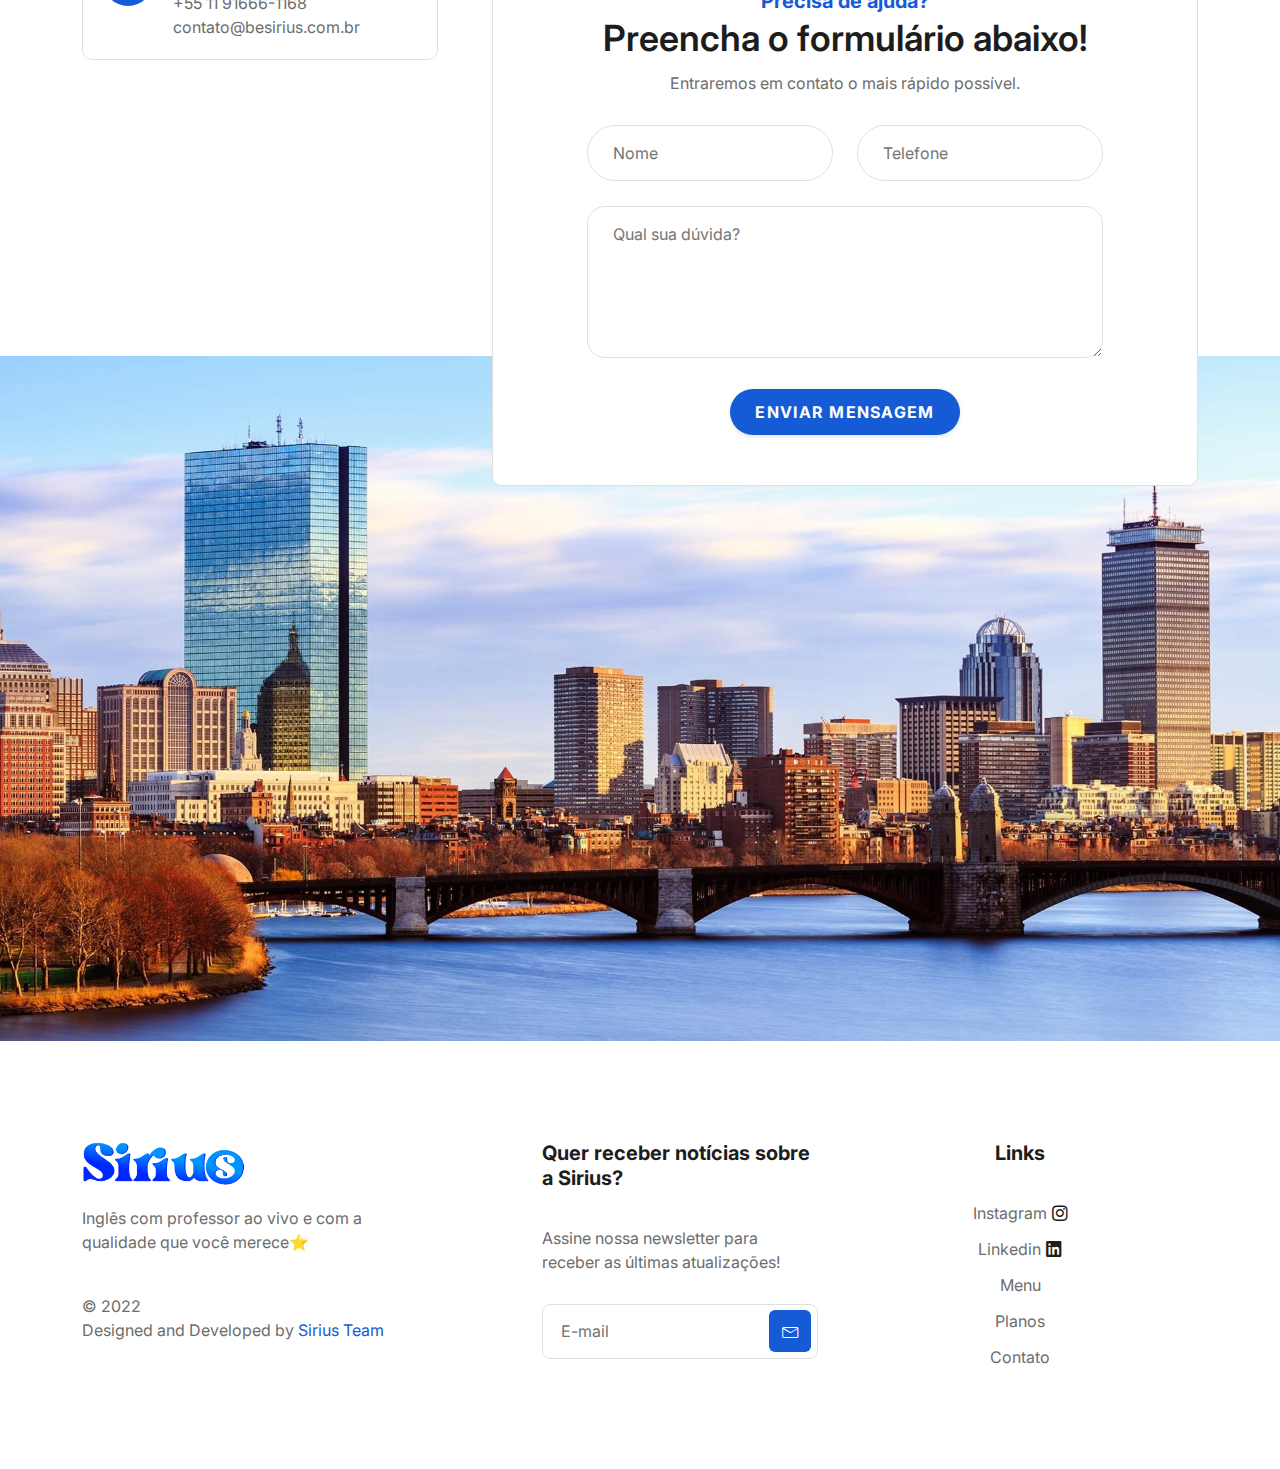
==== commit b52ef613: "name in form, and php test" ====
--- a/index.html
+++ b/index.html
@@ -9,7 +9,7 @@
   <meta name="viewport" content="width=device-width, initial-scale=1, shrink-to-fit=no" />
 
   <!--====== Title ======-->
-  <title>Sirius English School</title>
+  <title>Sirius Educação</title>
 
   <!--====== favicon ======-->
   <link rel="icon" type="image/x-icon" href="assets/images/icons/favicon.png">
@@ -52,17 +52,12 @@
                 <li class="nav-item">
                   <a class="page-scroll active" href="#hero-area">Menu</a>
                 </li>
-                <!-- <li class="nav-item">
-                  <a class="page-scroll" href="
-                  #proposal">Proposta</a>
-                </li> -->
+               
                 <li class="nav-item">
                   <a class="page-scroll" href="#pricing">Planos</a>
                 </li>
                
-                <!-- <li class="nav-item">
-                  <a class="page-scroll" href="#services">Services</a>
-                </li> -->
+                
                 <li class="nav-item">
                   <a class="page-scroll" href="#contact">Contato</a>
                 </li>
@@ -114,18 +109,14 @@
       <div class="sidebar-social align-items-center justify-content-center">
         <h5 class="social-title">Nossas Redes Sociais</h5>
         <ul>
-          <!-- <li>
-            <a href="j><i class="lni lni-facebook-filled"></i></a>
-          </li> -->
+        
           <li>
             <a href="https://www.instagram.com/smartsirius/"><i class="lni lni-instagram"></i></a>
           </li>
           <li>
             <a href="https://www.linkedin.com/company/smartsirius/"><i class="lni lni-linkedin-original"></i></a>
           </li>
-          <!-- <li>
-            <a href="j><i class="lni lni-youtube"></i></a>
-          </li> -->
+         
         </ul>
       </div>
       <!-- sidebar social -->
@@ -151,10 +142,7 @@
               <a href="https://api.whatsapp.com/send/?phone=5511916661168&text=Ol%C3%A1,%20tudo%20bem?%20Gostaria%20de%20agendar%20uma%20aula%20experimental." class="btn primary-btn">Agendar uma aula experimental</a>
               <a href="https://www.youtube.com/watch?v=r44RKWyfcFw&fbclid=IwAR21beSJORalzmzokxDRcGfkZA1AtRTE__l5N4r09HcGS5Y6vOluyouM9EM"
                 class="glightbox video-button">
-                <!-- <span class="btn icon-btn rounded-full">
-                  <i class="lni lni-play"></i>
-                </span> -->
-                <!-- <span class="text">Watch Intro</span> -->
+                
               </a>
             </div>
           </div>
@@ -680,15 +668,15 @@
                       <input type="text" name="name" id="name" placeholder="Nome" required />
                     </div>
                     <div class="col-md-6">
-                      <input type="email text" name="email" id="email" placeholder="E-mail/Tel" required />
+                      <input type="number" name="Tel" id="email" placeholder="Telefone" required />
                     </div>
                   </div>
                   <div class="row">
                     <div class="col-md-6">
-                      <!-- <input type="text" name="phone" id="phone" placeholder="Telefone" required /> -->
+                     
                     </div>
                     <div class="col-md-6">
-                      <!-- <input type="text" name="subject" id="email" placeholder="Subject" required /> -->
+                    
                     </div>
                   </div>
                   <div class="row">
@@ -803,4 +791,11 @@
   
 </body>
 
-</html>+</html>
+
+
+<!-- Nothing is impossible unless you give up -->
+<!-- Nothing is impossible unless you give up -->
+<!-- Nothing is impossible unless you give up -->
+<!-- Nothing is impossible unless you give up -->
+<!-- Nothing is impossible unless you give up -->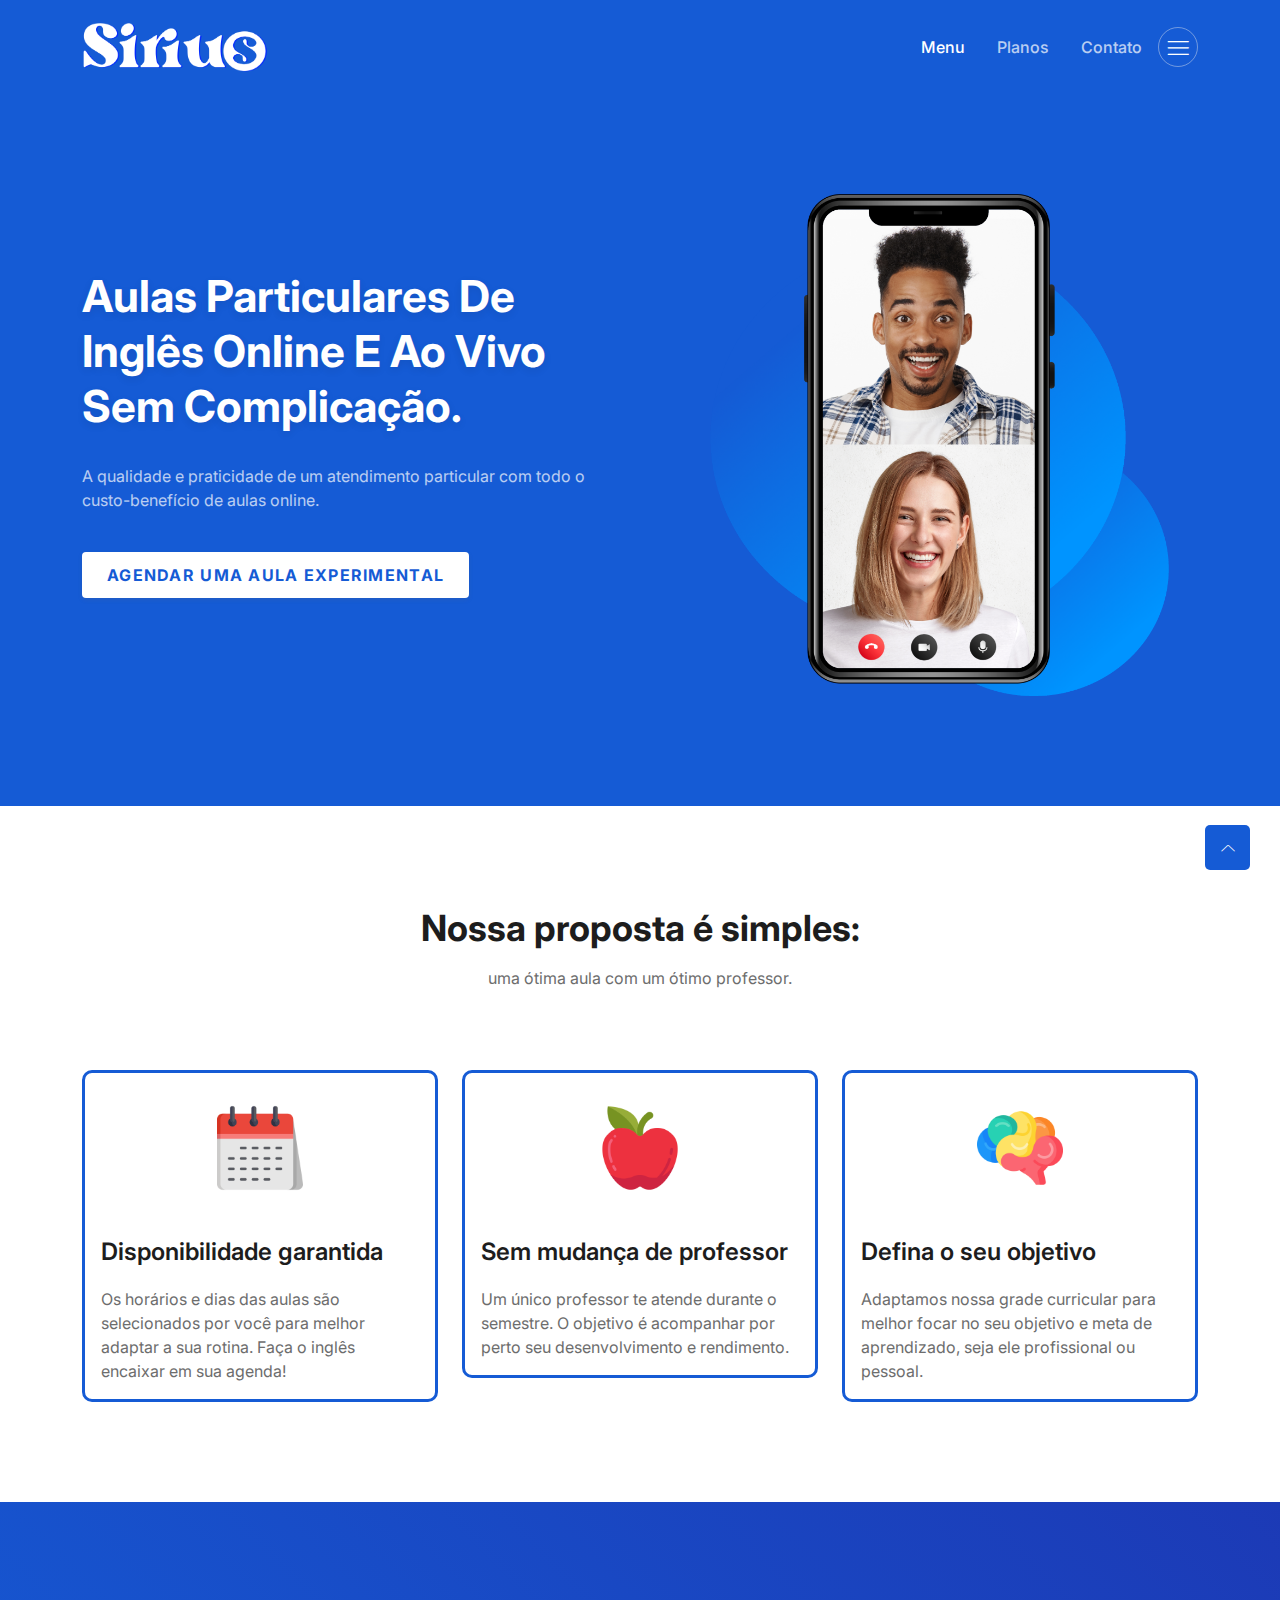
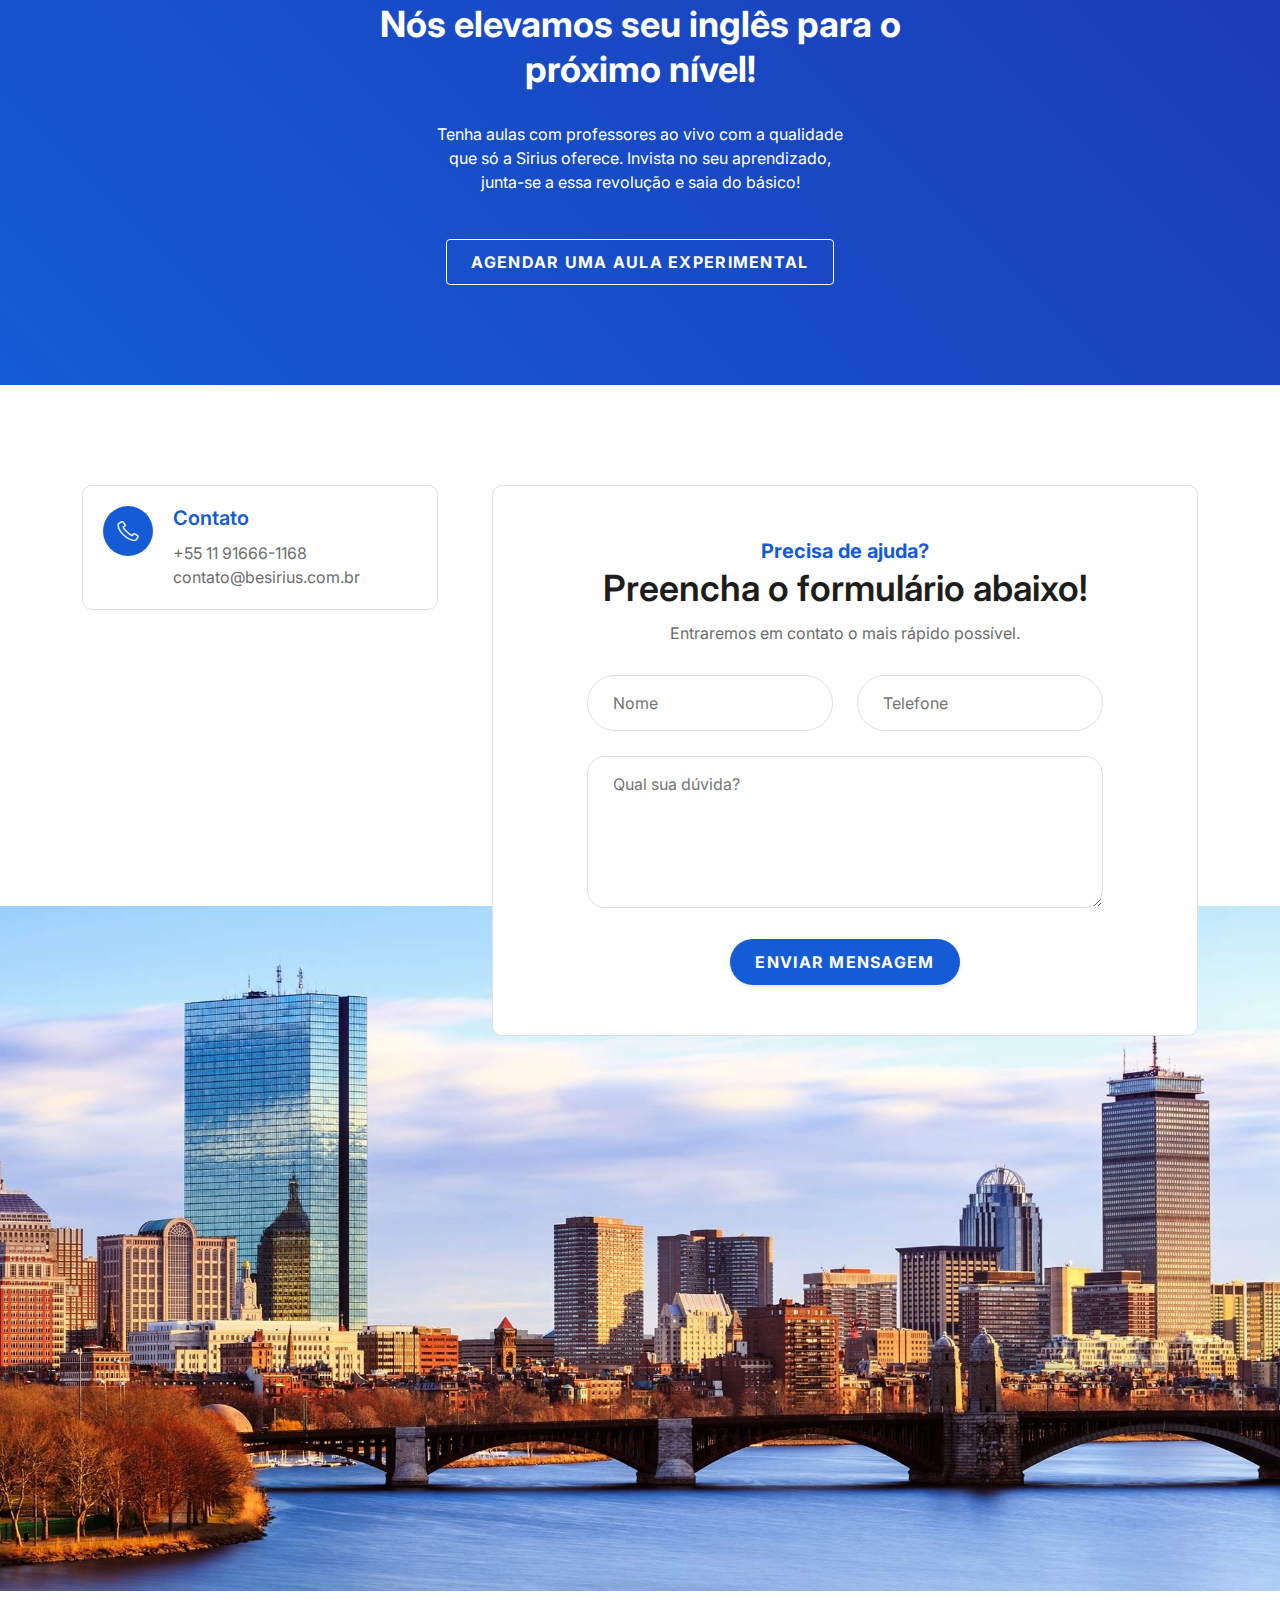
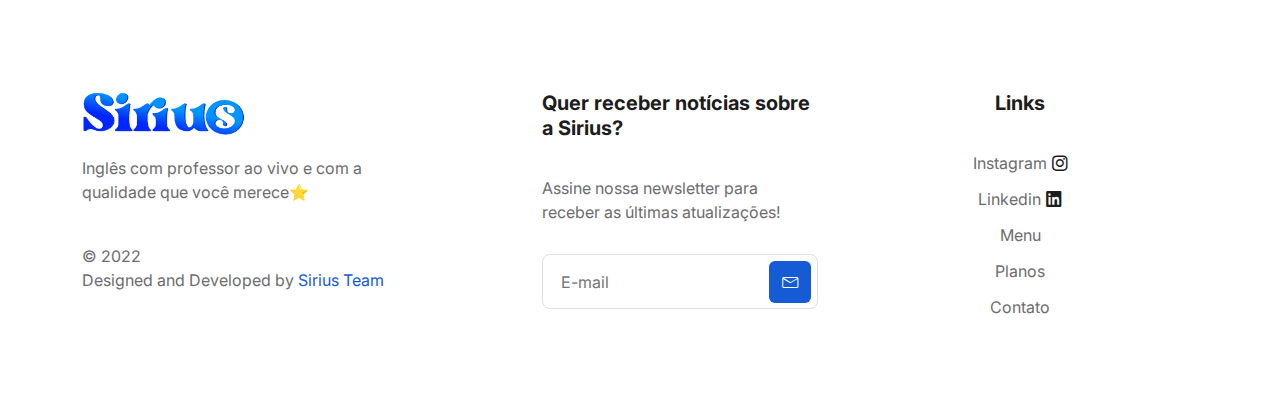
==== commit 7118ec5b: "section preços" ====
--- a/index.html
+++ b/index.html
@@ -2,36 +2,21 @@
 <html lang="pt-br">
 
 <head>
-  <!--====== Required meta tags ======-->
   <meta charset="utf-8" />
   <meta http-equiv="x-ua-compatible" content="ie=edge" />
   <meta name="description" content="" />
   <meta name="viewport" content="width=device-width, initial-scale=1, shrink-to-fit=no" />
-
-  <!--====== Title ======-->
   <title>Sirius Educação</title>
-
-  <!--====== favicon ======-->
   <link rel="icon" type="image/x-icon" href="assets/images/icons/favicon.png">
-  <!--====== Bootstrap css ======-->
   <link rel="stylesheet" href="assets/css/bootstrap.min.css" />
-
-  <!--====== Line Icons css ======-->
   <link rel="stylesheet" href="assets/css/lineicons.css" />
-
-  <!--====== Tiny Slider css ======-->
   <link rel="stylesheet" href="assets/css/tiny-slider.css" />
-
-  <!--====== gLightBox css ======-->
   <link rel="stylesheet" href="assets/css/glightbox.min.css" />
 
   <link rel="stylesheet" href="/assets/css/style.css" />
 </head>
 
 <body>
-
-  <!--====== NAVBAR NINE PART START ======-->
-
   <section class="navbar-area navbar-nine ">
     <div class="container">
       <div class="row">
@@ -76,11 +61,6 @@
     </div>
   
   </section>
-
-  <!--====== NAVBAR NINE PART ENDS ======-->
-
-  <!--====== SIDEBAR PART START ======-->
-
   <div class="sidebar-left">
     <div class="sidebar-close">
       <a class="close" href="#close"><i class="lni lni-close"></i></a>
@@ -90,7 +70,6 @@
         <a href="index.html"><img src="assets/images/logo.png" style="width: 45%;" alt="Logo" /></a>
       </div>
       <p class="text">Inglês com professor ao vivo e com a qualidade que você merece ⭐</p>
-      <!-- logo -->
       <div class="sidebar-menu">
         <h5 class="menu-title"> Links</h5>
         <ul>
@@ -105,7 +84,6 @@
           </li>
         </ul>
       </div>
-      <!-- menu -->
       <div class="sidebar-social align-items-center justify-content-center">
         <h5 class="social-title">Nossas Redes Sociais</h5>
         <ul>
@@ -119,15 +97,9 @@
          
         </ul>
       </div>
-      <!-- sidebar social -->
-    </div>
-    <!-- content -->
+    </div>
   </div>
   <div class="overlay-left"></div>
-
-  <!--====== SIDEBAR PART ENDS ======-->
-
-  <!-- Start header Area -->
   <section id="hero-area" class="header-area header-eight">
     <div class="container">
       <div class="row align-items-center">
@@ -155,17 +127,12 @@
       </div>
     </div>
   </section>
-  <!-- End header Area -->
-
-  <!-- Start Latest News Area -->
   <div id="blog" class="latest-news-area section">
-    <!--======  Start Section Title Five ======-->
     <div class="section-title-five">
       <div class="container">
         <div class="row">
           <div class="col-12">
             <div class="content">
-              <!-- <h6>latest news</h6> -->
               <h2 id="proposal" class="fw-bold">Nossa proposta é simples:</h2>
               <p>
                 uma ótima aula com um ótimo professor.
@@ -173,15 +140,15 @@
             </div>
           </div>
         </div>
-        <!-- row -->
-      </div>
-      <!-- container -->
-    </div>
-    <!--======  End Section Title Five ======-->
+       
+      </div>
+      
+    </div>
+   
     <div class="container">
       <div class="row">
         <div class="col-lg-4 col-md-6 col-12">
-          <!-- Single News -->
+          
           <div class="single-news">
             <div class="image">
               <a href=""><img class="thumb" src="assets/images/icons/calendar.png" alt="Blog" /></a>
@@ -199,10 +166,10 @@
               </p>
             </div>
           </div>
-          <!-- End Single News -->
-        </div>
-        <div class="col-lg-4 col-md-6 col-12">
-          <!-- Single News -->
+          
+        </div>
+        <div class="col-lg-4 col-md-6 col-12">
+         
           <div class="single-news">
             <div class="image">
               <a href=""><img class="thumb" src="assets/images/icons/apple.png" alt="Blog" /></a>
@@ -222,10 +189,10 @@
               </p>
             </div>
           </div>
-          <!-- End Single News -->
-        </div>
-        <div class="col-lg-4 col-md-6 col-12">
-          <!-- Single News -->
+          
+        </div>
+        <div class="col-lg-4 col-md-6 col-12">
+          
           <div class="single-news">
             <div class="image">
               <a href=""><img class="thumb" src="assets/images/icons/brain.png" alt="Blog" /></a>
@@ -246,14 +213,11 @@
               </p>
             </div>
           </div>
-          <!-- End Single News -->
+          
         </div>
       </div>
     </div>
   </div>
-  <!-- End Latest News Area -->
-
-  <!-- Start Cta Area -->
   <section id="call-action" class="call-action">
     <div class="container">
       <div class="row justify-content-center">
@@ -272,11 +236,9 @@
       </div>
     </div>
   </section>
-  <!-- End Cta Area -->
-  <!-- Start Pricing  Area -->
+  
  
-  <section id="pricing" class="pricing-area pricing-fourteen">
-    <!--======  Start Section Title Five ======-->
+  <!-- <section id="pricing" class="pricing-area pricing-fourteen">
     <div class="section-title-five">
       <div class="container">
         <div class="row">
@@ -297,11 +259,11 @@
             </div>
           </div>
         </div>
-        <!-- row -->
-      </div>
-      <!-- container -->
-    </div>
-    <!--======  End Section Title Five ======-->
+        
+      </div>
+      
+    </div>
+    
     <div id="con1" class="container con1 ">
       <h1> No plano <b>Basic</b> você terá 1 encontro por semana</h1>
       <p>60 minutos por encontro 1 aula por semana = 4 horas/aulas por mês.</p>
@@ -587,8 +549,7 @@
         </div>
       </div>
     </div>
-  </section>
-  <!--/ End Pricing  Area -->
+  </section> -->
 
   <script>
     document.querySelector('.plan1').addEventListener('click', (e)=>{
@@ -615,14 +576,6 @@
     
 </script>
 
-
-
-
-
-
-
-
-  <!-- ========================= contact-section start ========================= -->
   <section id="contact" class="contact-section">
     <div class="container">
       <div class="row">
@@ -659,9 +612,6 @@
                     Entraremos em contato o mais rápido possível.
                   </p>
                 </div>
-
-                <!-- 
-            formulario start  -->
                 <form action="https://formspree.io/f/xaykeyaw" method="post" class="contact-form">
                   <div class="row">
                     <div class="col-md-6">
@@ -699,28 +649,20 @@
           </div>
         </div>
   </section>
-
-  <!-- ========================= contact-section end ========================= -->
-
-  <!-- ========================= boston section start ========================= -->
-
-
   <section class="boston">
     <div>
       <img style="border:0;  width: 100%;" src="assets/images/boston.jpg" alt="">
     </div>
   </section>
-  <!-- ========================= boston section end ========================= -->
-
-  <!-- Start Footer Area -->
+ 
   <footer class="footer-area footer-eleven">
-    <!-- Start Footer Top -->
+   
     <div class="footer-top">
       <div class="container">
         <div class="inner-content">
           <div class="row">
             <div class="col-lg-4 col-md-6 col-12">
-              <!-- Single Widget -->
+              
               <div class="footer-widget f-about">
                 <div class="logo">
                   <a href="index.html">
@@ -735,12 +677,12 @@
                   <a href="https://www.linkedin.com/company/smartsirius/" rel="nofollow"> Sirius Team </a>
                 </p>
               </div>
-              <!-- End Single Widget -->
+              
             </div>
 
            
             <div class="col-lg-4 col-md-6 col-12">
-              <!-- Single Widget -->
+              
               <div class="footer-widget newsletter">
                 <h5>Quer receber notícias sobre a Sirius?</h5>
                 <p>Assine nossa newsletter para receber as últimas atualizações!</p>
@@ -753,10 +695,10 @@
                   </div>
                 </form>
               </div>
-              <!-- End Single Widget -->
+              
             </div>
             <div class="col-lg-4 col-md-6 col-12">
-              <!-- Single Widget -->
+              
               <div style="text-align: center;" class="footer-widget f-link">
                 <h5>Links</h5>
                 <ul>
@@ -769,15 +711,15 @@
                     
                
               </div>
-              <!-- End Single Widget -->
-            </div>
-          </div>
-        </div>
-      </div>
-    </div>
-    <!--/ End Footer Top -->
+              
+            </div>
+          </div>
+        </div>
+      </div>
+    </div>
+
   </footer>
-  <!--/ End Footer Area -->
+  
 
 
 
@@ -792,10 +734,3 @@
 </body>
 
 </html>
-
-
-<!-- Nothing is impossible unless you give up -->
-<!-- Nothing is impossible unless you give up -->
-<!-- Nothing is impossible unless you give up -->
-<!-- Nothing is impossible unless you give up -->
-<!-- Nothing is impossible unless you give up -->